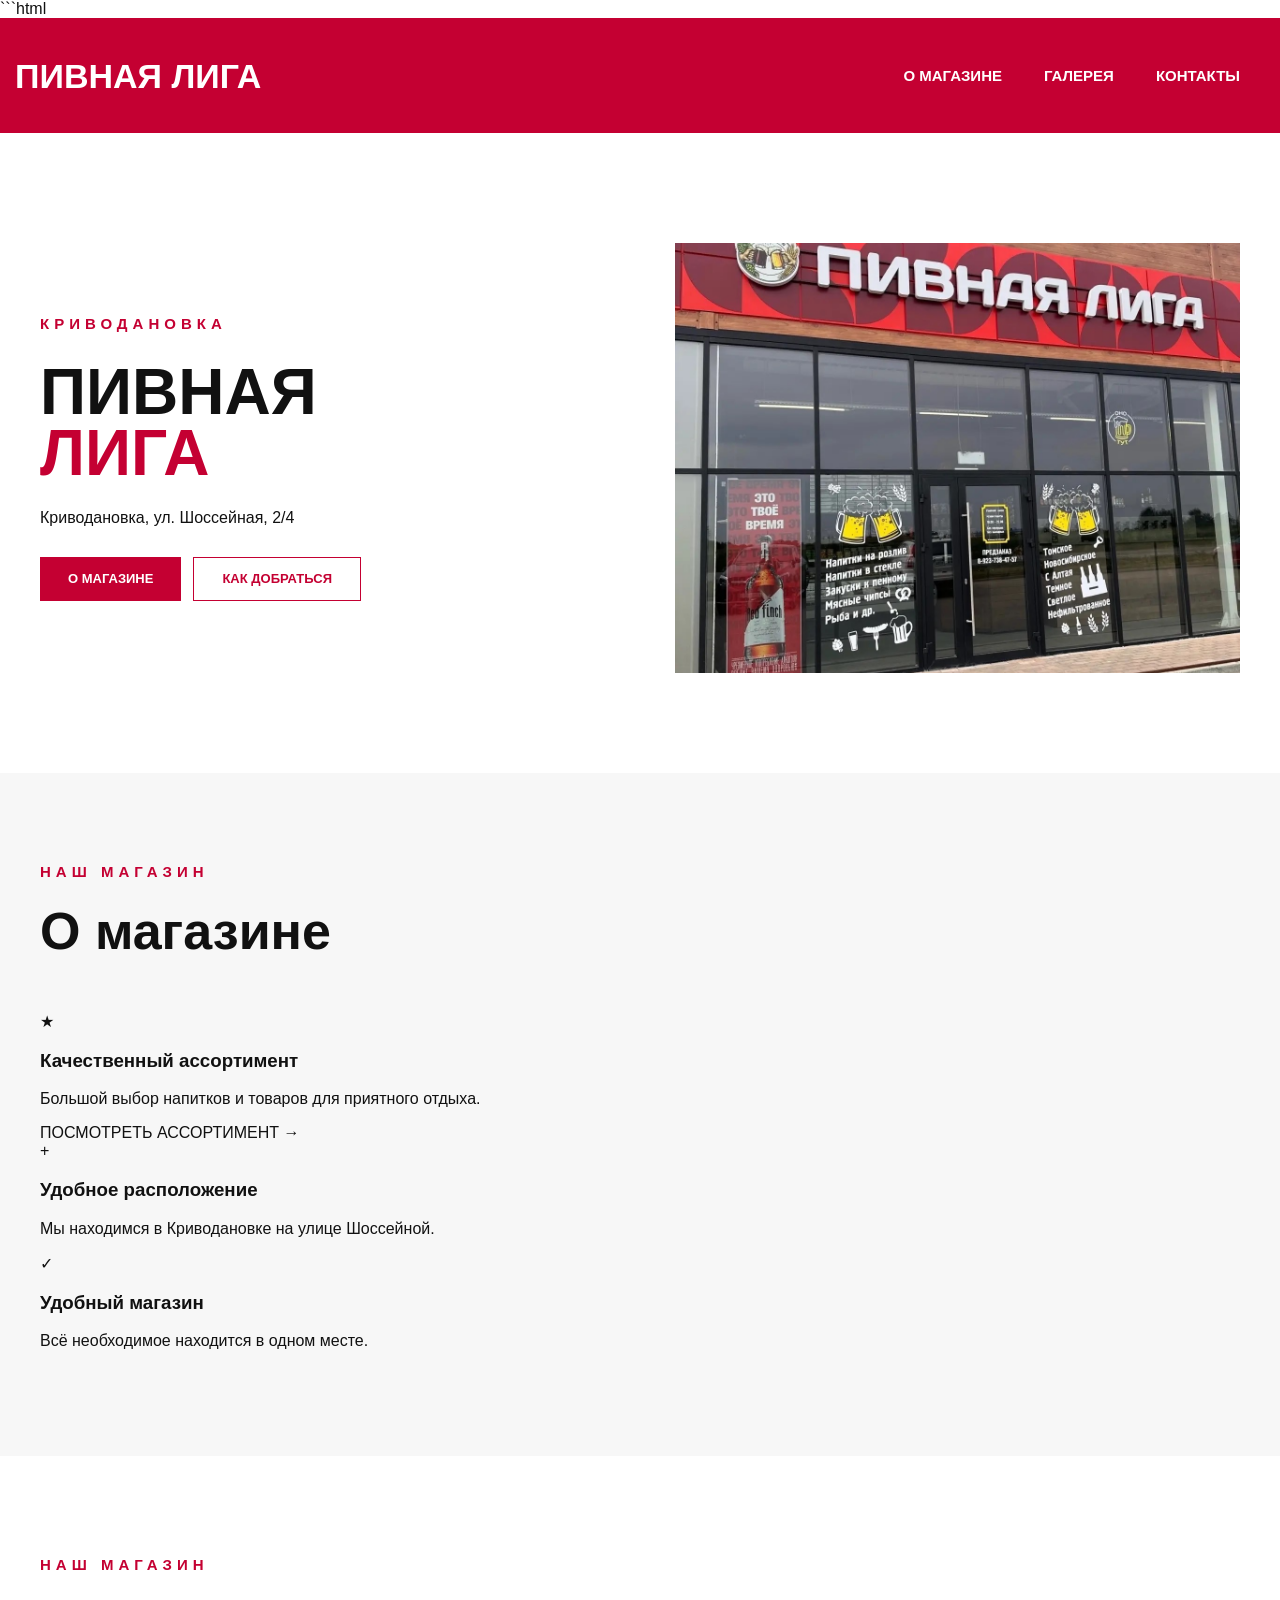
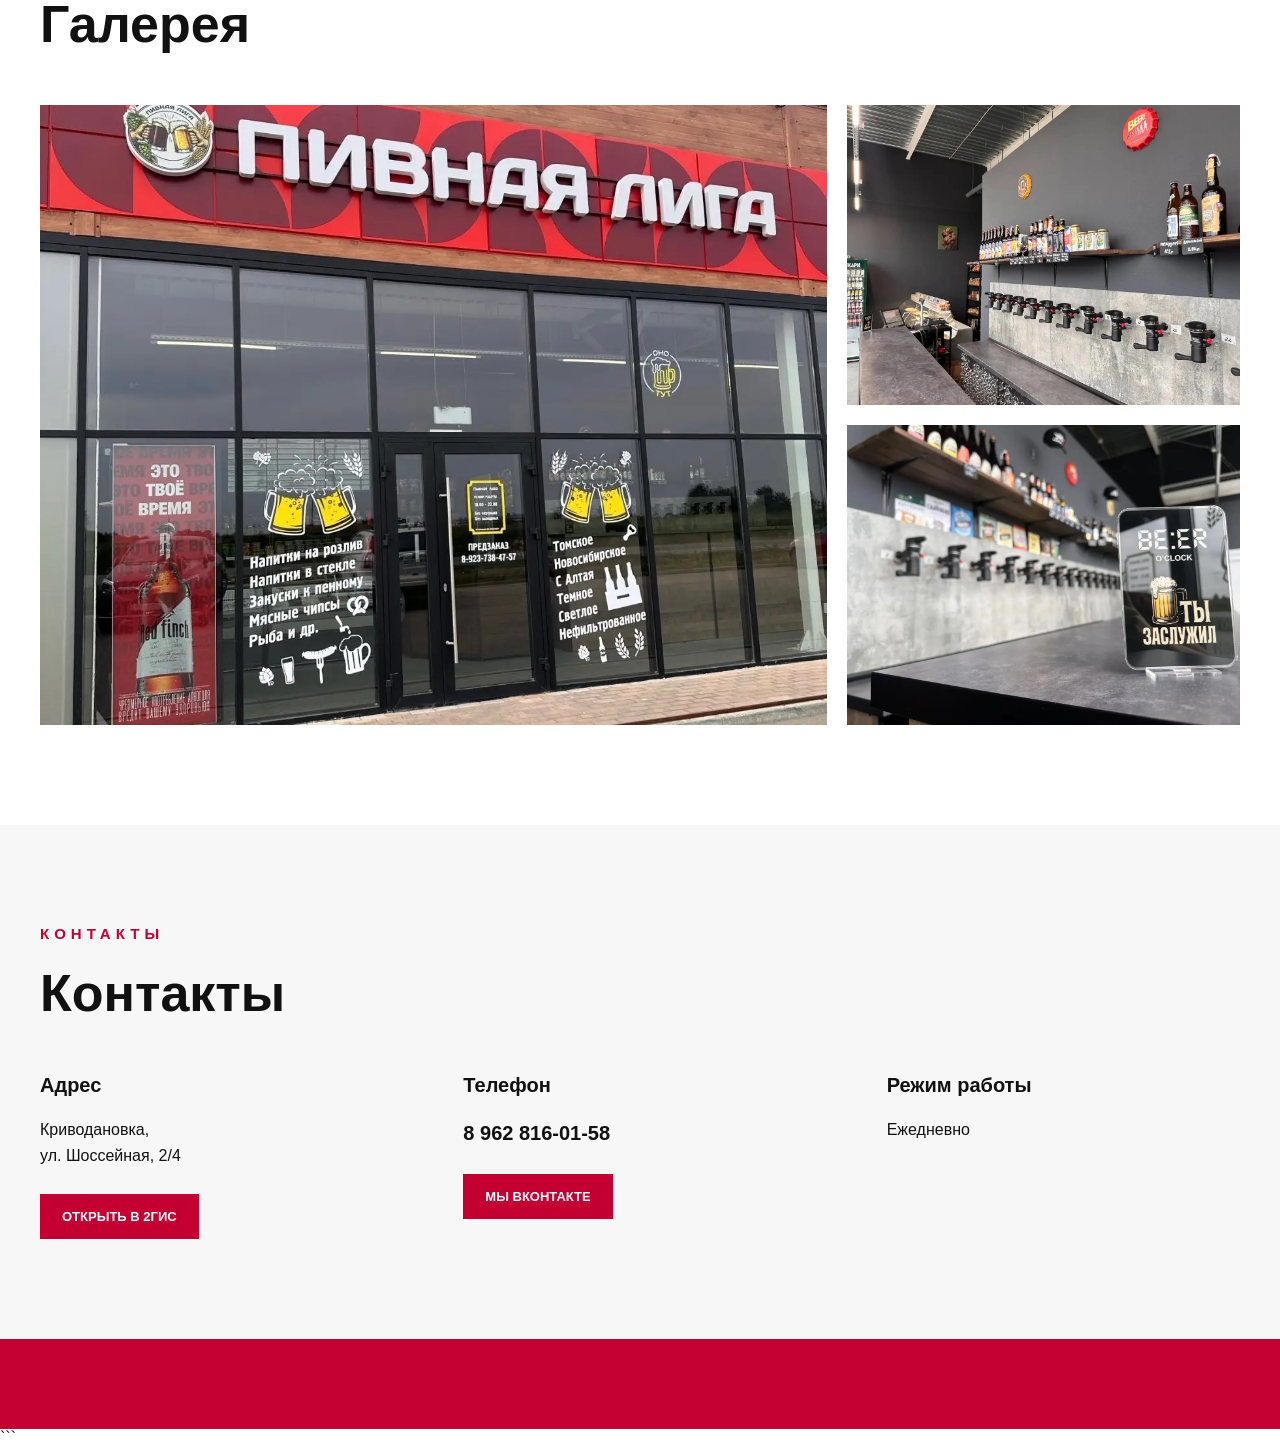
==== index.html @ 2345238f "Update index.html" ====
```html
<!DOCTYPE html>
<html lang="ru">

<head>
    <meta charset="UTF-8">
    <meta name="viewport" content="width=device-width, initial-scale=1.0">

    <title>Пивная Лига — Криводановка</title>

    <link rel="stylesheet" href="./style.css">
</head>

<body>

    <!-- =========================
         ШАПКА
    ========================== -->

    <header class="header">

        <div class="container header-inner">

            <a href="./index.html" class="logo">
                <span class="logo-text">ПИВНАЯ ЛИГА</span>
            </a>

            <nav class="navigation">

                <a href="#about">
                    О МАГАЗИНЕ
                </a>

                <a href="#gallery">
                    ГАЛЕРЕЯ
                </a>

                <a href="#contacts">
                    КОНТАКТЫ
                </a>

            </nav>

        </div>

    </header>


    <main>

        <!-- =========================
             ГЛАВНЫЙ ЭКРАН
        ========================== -->

        <section class="hero">

            <div class="container hero-inner">

                <div class="hero-content">

                    <div class="location-title">
                        КРИВОДАНОВКА
                    </div>

                    <h1>
                        <span>ПИВНАЯ</span>
                        <span>ЛИГА</span>
                    </h1>

                    <p class="address">
                        Криводановка, ул. Шоссейная, 2/4
                    </p>

                    <div class="hero-buttons">

                        <a
                            href="#about"
                            class="btn btn-primary"
                        >
                            О МАГАЗИНЕ
                        </a>

                        <a
                            href="#contacts"
                            class="btn btn-outline"
                        >
                            КАК ДОБРАТЬСЯ
                        </a>

                    </div>

                </div>


                <div class="hero-image">

                    <img
                        src="./store.jpg"
                        alt="Пивная Лига — магазин"
                    >

                </div>

            </div>

        </section>


        <!-- =========================
             О МАГАЗИНЕ
        ========================== -->

        <section
            class="about"
            id="about"
        >

            <div class="container">

                <div class="section-label">
                    НАШ МАГАЗИН
                </div>

                <h2>
                    О магазине
                </h2>

                <div class="features">

                    <div class="feature">

                        <div class="feature-icon">
                            ★
                        </div>

                        <h3>
                            Качественный ассортимент
                        </h3>

                        <p>
                            Большой выбор напитков и товаров
                            для приятного отдыха.
                        </p>

                        <a
                            href="./assortment.html"
                            class="feature-link"
                        >
                            ПОСМОТРЕТЬ АССОРТИМЕНТ →
                        </a>

                    </div>


                    <div class="feature">

                        <div class="feature-icon">
                            +
                        </div>

                        <h3>
                            Удобное расположение
                        </h3>

                        <p>
                            Мы находимся в Криводановке
                            на улице Шоссейной.
                        </p>

                    </div>


                    <div class="feature">

                        <div class="feature-icon">
                            ✓
                        </div>

                        <h3>
                            Удобный магазин
                        </h3>

                        <p>
                            Всё необходимое находится
                            в одном месте.
                        </p>

                    </div>

                </div>

            </div>

        </section>


        <!-- =========================
             ГАЛЕРЕЯ
        ========================== -->

        <section
            class="gallery-section"
            id="gallery"
        >

            <div class="container">

                <div class="section-label">
                    НАШ МАГАЗИН
                </div>

                <h2>
                    Галерея
                </h2>

                <div class="gallery">

                    <img
                        class="gallery-main"
                        src="./store.jpg"
                        alt="Фасад магазина Пивная Лига"
                    >

                    <img
                        src="./store2.jpg"
                        alt="Магазин Пивная Лига"
                    >

                    <img
                        src="./store3.jpg"
                        alt="Ассортимент Пивной Лиги"
                    >

                </div>

            </div>

        </section>


        <!-- =========================
             КОНТАКТЫ
        ========================== -->

        <section
            class="contacts"
            id="contacts"
        >

            <div class="container">

                <div class="section-label">
                    КОНТАКТЫ
                </div>

                <h2>
                    Контакты
                </h2>

                <div class="contact-box">

                    <!-- АДРЕС -->

                    <div class="contact-item">

                        <h3>
                            Адрес
                        </h3>

                        <p>
                            Криводановка,<br>
                            ул. Шоссейная, 2/4
                        </p>

                        <a
                            href="https://2gis.ru"
                            target="_blank"
                            rel="noopener noreferrer"
                            class="map-button"
                        >
                            ОТКРЫТЬ В 2ГИС
                        </a>

                    </div>


                    <!-- ТЕЛЕФОН -->

                    <div class="contact-item">

                        <h3>
                            Телефон
                        </h3>

                        <p class="phone">
                            8 962 816-01-58
                        </p>

                        <a
                            href="https://vk.com/pivo_liga"
                            target="_blank"
                            rel="noopener noreferrer"
                            class="map-button"
                        >
                            МЫ ВКОНТАКТЕ
                        </a>

                    </div>


                    <!-- РЕЖИМ РАБОТЫ -->

                    <div class="contact-item">

                        <h3>
                            Режим работы
                        </h3>

                        <p>
                            Ежедневно
                        </p>

                    </div>

                </div>

            </div>

        </section>

    </main>


    <!-- =========================
         ПОДВАЛ
    ========================== -->

    <footer class="footer"></footer>

</body>

</html>
```
---- style.css ----
```css
/* =========================
   ОСНОВНЫЕ НАСТРОЙКИ
========================= */

* {
    box-sizing: border-box;
}

html {
    scroll-behavior: smooth;
}

body {
    margin: 0;
    padding: 0;
    font-family: Arial, Helvetica, sans-serif;
    color: #111;
    background: #fff;
}

img {
    max-width: 100%;
    display: block;
}

a {
    text-decoration: none;
    color: inherit;
}


/* =========================
   КОНТЕЙНЕР
========================= */

.container {
    width: min(1200px, calc(100% - 40px));
    margin: 0 auto;
}


/* =========================
   ШАПКА
========================= */

.header {
    position: relative;
    z-index: 100;
    height: 115px;
    background: #c40032;
    overflow: visible;
}

.header-inner {
    height: 100%;
    display: flex;
    align-items: center;
    justify-content: space-between;
    position: relative;
}


/* =========================
   ЛОГОТИП
========================= */

.logo {
    position: relative;
    display: flex;
    align-items: center;
    gap: 22px;

    /* смещаем логотип и надпись левее */
    margin-left: -25px;

    height: 100%;
    z-index: 10;
}

.logo-image {
    width: 115px;
    height: 115px;

    object-fit: cover;

    /*
       Круглая форма скрывает прямоугольный
       фон исходной картинки.
    */
    border-radius: 50%;
    clip-path: circle(50% at 50% 50%);

    /*
       Тонкая аккуратная красная линия
    */
    border: 3px solid #c40032;

    /*
       Небольшая белая прослойка,
       чтобы логотип красиво отделялся
       от красной полосы.
    */
    outline: 2px solid #fff;

    background: #c40032;

    /*
       Логотип немного выпирает
       за пределы полосы.
    */
    transform: translateY(-2px);
}

.logo-text {
    color: #fff;
    font-size: 34px;
    font-weight: 900;
    line-height: 1;
    white-space: nowrap;
}


/* =========================
   НАВИГАЦИЯ
========================= */

.navigation {
    display: flex;
    align-items: center;
    gap: 42px;
}

.navigation a {
    color: #fff;
    font-size: 15px;
    font-weight: 800;
    transition: opacity 0.2s ease;
}

.navigation a:hover {
    opacity: 0.75;
}


/* =========================
   ГЛАВНЫЙ ЭКРАН
========================= */

.hero {
    padding: 110px 0 100px;
    background: #fff;
}

.hero-inner {
    display: grid;
    grid-template-columns: 1fr 1fr;
    align-items: center;
    gap: 70px;
}

.location-title,
.section-label {
    color: #c40032;
    font-size: 15px;
    font-weight: 900;
    letter-spacing: 5px;
}

.hero h1 {
    margin: 30px 0 20px;
    font-size: 64px;
    line-height: 0.95;
    font-weight: 900;
}

.hero h1 span {
    display: block;
}

.hero h1 span:last-child {
    color: #c40032;
}

.address {
    font-size: 16px;
    margin: 25px 0 30px;
}

.hero-buttons {
    display: flex;
    gap: 12px;
}

.btn {
    display: inline-flex;
    align-items: center;
    justify-content: center;
    min-height: 42px;
    padding: 0 28px;
    font-size: 13px;
    font-weight: 900;
}

.btn-primary {
    color: #fff;
    background: #c40032;
}

.btn-outline {
    color: #c40032;
    border: 1px solid #c40032;
}

.hero-image img {
    width: 100%;
    height: 430px;
    object-fit: cover;
}


/* =========================
   О МАГАЗИНЕ
========================= */

.about {
    padding: 90px 0;
    background: #f7f7f7;
}

.about h2,
.gallery-section h2,
.contacts h2 {
    margin: 25px 0 55px;
    font-size: 52px;
    line-height: 1;
    font-weight: 900;
}


/* =========================
   ГАЛЕРЕЯ
========================= */

.gallery-section {
    padding: 100px 0;
    background: #fff;
}

.gallery {
    display: grid;
    grid-template-columns: 2fr 1fr;
    gap: 20px;
}

.gallery img {
    width: 100%;
    height: 300px;
    object-fit: cover;
}

.gallery-main {
    grid-row: span 2;
    height: 620px !important;
}


/* =========================
   КОНТАКТЫ
========================= */

.contacts {
    padding: 100px 0;
    background: #f7f7f7;
}

.contact-box {
    display: grid;
    grid-template-columns: repeat(3, 1fr);
    gap: 70px;
}

.contact-item h3 {
    margin: 0 0 20px;
    font-size: 20px;
}

.contact-item p {
    margin: 0 0 25px;
    font-size: 16px;
    line-height: 1.6;
}

.phone {
    font-size: 20px !important;
    font-weight: 800;
}

.map-button {
    display: inline-flex;
    align-items: center;
    justify-content: center;
    min-height: 45px;
    padding: 0 22px;
    background: #c40032;
    color: #fff;
    font-size: 13px;
    font-weight: 900;
}


/* =========================
   ПОДВАЛ
========================= */

.footer {
    height: 90px;
    background: #c40032;
}


/* =========================
   АДАПТАЦИЯ
========================= */

@media (max-width: 900px) {

    .header {
        height: 100px;
    }

    .logo {
        margin-left: 0;
        gap: 12px;
    }

    .logo-image {
        width: 100px;
        height: 100px;
    }

    .logo-text {
        font-size: 26px;
    }

    .navigation {
        gap: 18px;
    }

    .navigation a {
        font-size: 12px;
    }

    .hero-inner {
        grid-template-columns: 1fr;
    }

    .hero h1 {
        font-size: 50px;
    }

    .contact-box {
        grid-template-columns: 1fr;
        gap: 40px;
    }
}


@media (max-width: 600px) {

    .container {
        width: min(100% - 24px, 1200px);
    }

    .header {
        height: 85px;
    }

    .logo-image {
        width: 85px;
        height: 85px;
    }

    .logo-text {
        font-size: 21px;
    }

    .navigation {
        display: none;
    }

    .hero {
        padding: 70px 0;
    }

    .hero h1 {
        font-size: 42px;
    }

    .gallery {
        grid-template-columns: 1fr;
    }

    .gallery-main {
        height: 300px !important;
    }
}
```
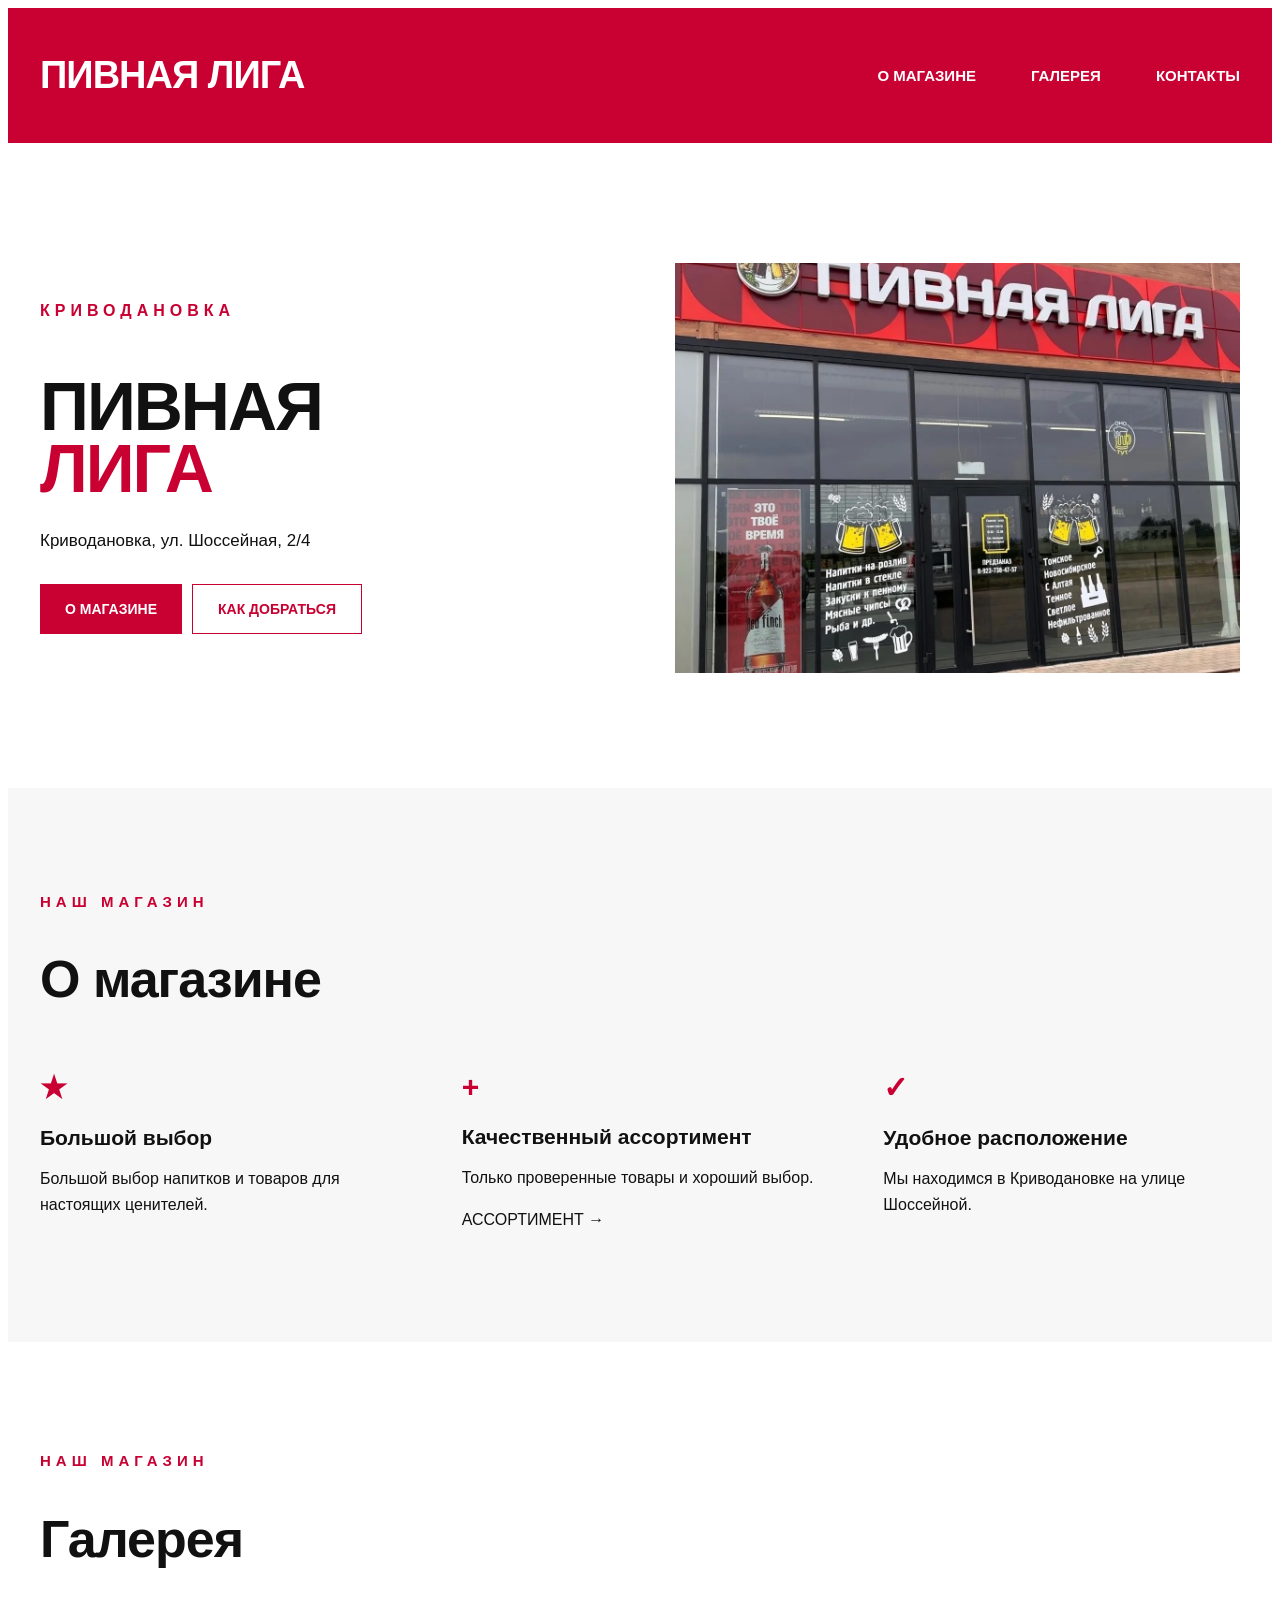
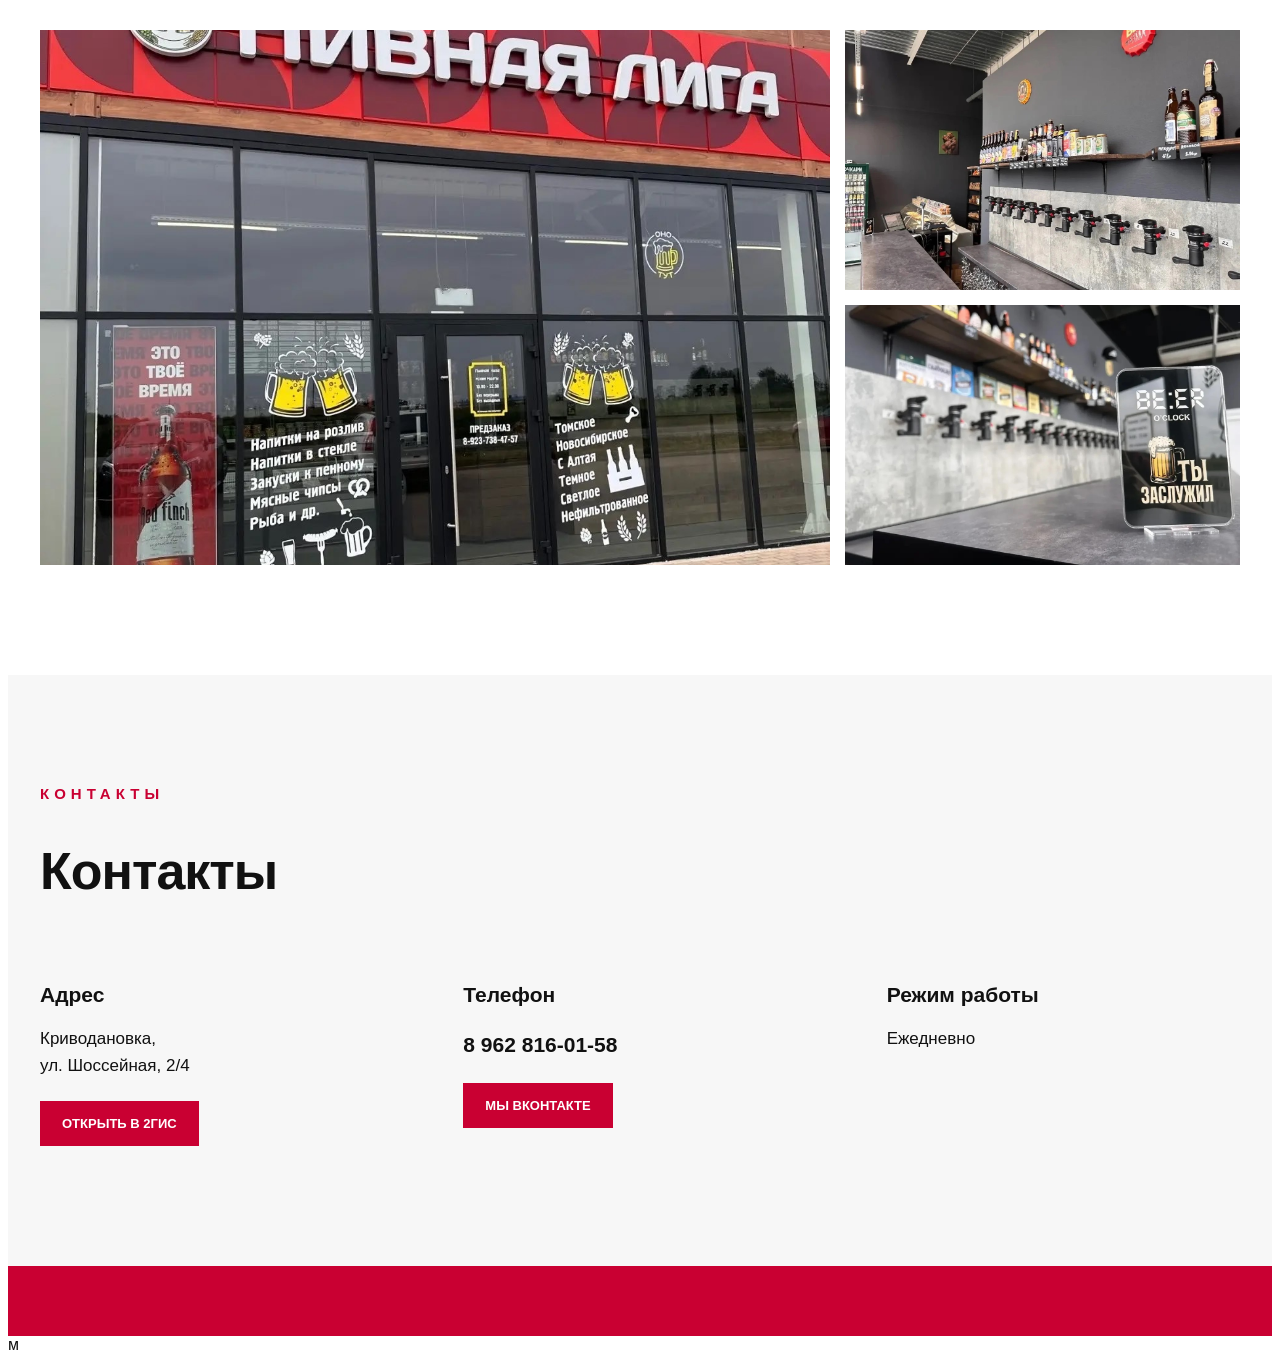
==== commit f22b956d: "Update index.html" ====
--- a/index.html
+++ b/index.html
@@ -1,4 +1,3 @@
-```html
 <!DOCTYPE html>
 <html lang="ru">
 
@@ -13,16 +12,16 @@
 
 <body>
 
-    <!-- =========================
-         ШАПКА
-    ========================== -->
+    <!-- ШАПКА -->
 
     <header class="header">
 
         <div class="container header-inner">
 
             <a href="./index.html" class="logo">
-                <span class="logo-text">ПИВНАЯ ЛИГА</span>
+                <span class="logo-text">
+                    ПИВНАЯ ЛИГА
+                </span>
             </a>
 
             <nav class="navigation">
@@ -48,9 +47,7 @@
 
     <main>
 
-        <!-- =========================
-             ГЛАВНЫЙ ЭКРАН
-        ========================== -->
+        <!-- ГЛАВНЫЙ ЭКРАН -->
 
         <section class="hero">
 
@@ -106,9 +103,7 @@
         </section>
 
 
-        <!-- =========================
-             О МАГАЗИНЕ
-        ========================== -->
+        <!-- О МАГАЗИНЕ -->
 
         <section
             class="about"
@@ -134,20 +129,13 @@
                         </div>
 
                         <h3>
-                            Качественный ассортимент
+                            Большой выбор
                         </h3>
 
                         <p>
                             Большой выбор напитков и товаров
-                            для приятного отдыха.
-                        </p>
-
-                        <a
-                            href="./assortment.html"
-                            class="feature-link"
-                        >
-                            ПОСМОТРЕТЬ АССОРТИМЕНТ →
-                        </a>
+                            для настоящих ценителей.
+                        </p>
 
                     </div>
 
@@ -159,13 +147,20 @@
                         </div>
 
                         <h3>
-                            Удобное расположение
-                        </h3>
-
-                        <p>
-                            Мы находимся в Криводановке
-                            на улице Шоссейной.
-                        </p>
+                            Качественный ассортимент
+                        </h3>
+
+                        <p>
+                            Только проверенные товары
+                            и хороший выбор.
+                        </p>
+
+                        <a
+                            href="./assortment.html"
+                            class="feature-button"
+                        >
+                            АССОРТИМЕНТ →
+                        </a>
 
                     </div>
 
@@ -177,12 +172,12 @@
                         </div>
 
                         <h3>
-                            Удобный магазин
-                        </h3>
-
-                        <p>
-                            Всё необходимое находится
-                            в одном месте.
+                            Удобное расположение
+                        </h3>
+
+                        <p>
+                            Мы находимся в Криводановке
+                            на улице Шоссейной.
                         </p>
 
                     </div>
@@ -194,9 +189,7 @@
         </section>
 
 
-        <!-- =========================
-             ГАЛЕРЕЯ
-        ========================== -->
+        <!-- ГАЛЕРЕЯ -->
 
         <section
             class="gallery-section"
@@ -238,9 +231,7 @@
         </section>
 
 
-        <!-- =========================
-             КОНТАКТЫ
-        ========================== -->
+        <!-- КОНТАКТЫ -->
 
         <section
             class="contacts"
@@ -331,13 +322,10 @@
     </main>
 
 
-    <!-- =========================
-         ПОДВАЛ
-    ========================== -->
+    <!-- ПОДВАЛ -->
 
     <footer class="footer"></footer>
 
 </body>
 
-</html>
-```
+</html>м
--- a/style.css
+++ b/style.css
@@ -4,6 +4,8 @@
 ========================= */
 
 * {
+    margin: 0;
+    padding: 0;
     box-sizing: border-box;
 }
 
@@ -12,16 +14,14 @@
 }
 
 body {
-    margin: 0;
-    padding: 0;
     font-family: Arial, Helvetica, sans-serif;
     color: #111;
     background: #fff;
 }
 
 img {
+    display: block;
     max-width: 100%;
-    display: block;
 }
 
 a {
@@ -29,13 +29,9 @@
     color: inherit;
 }
 
-
-/* =========================
-   КОНТЕЙНЕР
-========================= */
-
 .container {
-    width: min(1200px, calc(100% - 40px));
+    width: 100%;
+    max-width: 1200px;
     margin: 0 auto;
 }
 
@@ -45,11 +41,11 @@
 ========================= */
 
 .header {
-    position: relative;
-    z-index: 100;
-    height: 115px;
-    background: #c40032;
-    overflow: visible;
+    width: 100%;
+    height: 135px;
+    background: #c90032;
+    display: flex;
+    align-items: center;
 }
 
 .header-inner {
@@ -57,78 +53,24 @@
     display: flex;
     align-items: center;
     justify-content: space-between;
-    position: relative;
-}
-
-
-/* =========================
-   ЛОГОТИП
-========================= */
+}
 
 .logo {
-    position: relative;
     display: flex;
     align-items: center;
-    gap: 22px;
-
-    /* смещаем логотип и надпись левее */
-    margin-left: -25px;
-
-    height: 100%;
-    z-index: 10;
-}
-
-.logo-image {
-    width: 115px;
-    height: 115px;
-
-    object-fit: cover;
-
-    /*
-       Круглая форма скрывает прямоугольный
-       фон исходной картинки.
-    */
-    border-radius: 50%;
-    clip-path: circle(50% at 50% 50%);
-
-    /*
-       Тонкая аккуратная красная линия
-    */
-    border: 3px solid #c40032;
-
-    /*
-       Небольшая белая прослойка,
-       чтобы логотип красиво отделялся
-       от красной полосы.
-    */
-    outline: 2px solid #fff;
-
-    background: #c40032;
-
-    /*
-       Логотип немного выпирает
-       за пределы полосы.
-    */
-    transform: translateY(-2px);
 }
 
 .logo-text {
     color: #fff;
-    font-size: 34px;
-    font-weight: 900;
-    line-height: 1;
-    white-space: nowrap;
-}
-
-
-/* =========================
-   НАВИГАЦИЯ
-========================= */
+    font-size: 38px;
+    font-weight: 900;
+    letter-spacing: -1px;
+}
 
 .navigation {
     display: flex;
     align-items: center;
-    gap: 42px;
+    gap: 55px;
 }
 
 .navigation a {
@@ -148,30 +90,34 @@
 ========================= */
 
 .hero {
-    padding: 110px 0 100px;
-    background: #fff;
+    padding: 120px 0 115px;
 }
 
 .hero-inner {
     display: grid;
     grid-template-columns: 1fr 1fr;
-    align-items: center;
     gap: 70px;
-}
-
-.location-title,
-.section-label {
-    color: #c40032;
-    font-size: 15px;
+    align-items: center;
+}
+
+.hero-content {
+    padding-left: 0;
+}
+
+.location-title {
+    color: #c90032;
+    font-size: 16px;
     font-weight: 900;
     letter-spacing: 5px;
+    margin-bottom: 30px;
 }
 
 .hero h1 {
-    margin: 30px 0 20px;
-    font-size: 64px;
-    line-height: 0.95;
-    font-weight: 900;
+    font-size: 68px;
+    line-height: 0.9;
+    font-weight: 900;
+    letter-spacing: -2px;
+    margin-bottom: 28px;
 }
 
 .hero h1 span {
@@ -179,42 +125,48 @@
 }
 
 .hero h1 span:last-child {
-    color: #c40032;
+    color: #c90032;
 }
 
 .address {
-    font-size: 16px;
-    margin: 25px 0 30px;
+    font-size: 17px;
+    line-height: 1.6;
+    margin-bottom: 30px;
 }
 
 .hero-buttons {
     display: flex;
-    gap: 12px;
+    gap: 10px;
 }
 
 .btn {
     display: inline-flex;
     align-items: center;
     justify-content: center;
-    min-height: 42px;
-    padding: 0 28px;
-    font-size: 13px;
-    font-weight: 900;
+    min-height: 48px;
+    padding: 0 25px;
+    font-size: 14px;
+    font-weight: 800;
 }
 
 .btn-primary {
     color: #fff;
-    background: #c40032;
+    background: #c90032;
 }
 
 .btn-outline {
-    color: #c40032;
-    border: 1px solid #c40032;
+    color: #c90032;
+    border: 1px solid #c90032;
+    background: #fff;
+}
+
+.btn:hover {
+    opacity: 0.85;
 }
 
 .hero-image img {
     width: 100%;
-    height: 430px;
+    height: 410px;
     object-fit: cover;
 }
 
@@ -224,17 +176,55 @@
 ========================= */
 
 .about {
-    padding: 90px 0;
+    padding: 105px 0;
     background: #f7f7f7;
 }
 
-.about h2,
-.gallery-section h2,
-.contacts h2 {
-    margin: 25px 0 55px;
+.section-label {
+    color: #c90032;
+    font-size: 15px;
+    font-weight: 900;
+    letter-spacing: 5px;
+    margin-bottom: 28px;
+}
+
+h2 {
     font-size: 52px;
     line-height: 1;
     font-weight: 900;
+    letter-spacing: -1px;
+    margin-bottom: 65px;
+}
+
+.features {
+    display: grid;
+    grid-template-columns: repeat(3, 1fr);
+    gap: 65px;
+}
+
+.feature-icon {
+    color: #c90032;
+    font-size: 30px;
+    font-weight: 900;
+    margin-bottom: 20px;
+}
+
+.feature h3 {
+    font-size: 21px;
+    margin-bottom: 15px;
+}
+
+.feature p {
+    font-size: 16px;
+    line-height: 1.6;
+    margin-bottom: 20px;
+}
+
+.feature-link {
+    display: inline-block;
+    color: #c90032;
+    font-size: 14px;
+    font-weight: 900;
 }
 
 
@@ -243,25 +233,25 @@
 ========================= */
 
 .gallery-section {
-    padding: 100px 0;
+    padding: 110px 0;
     background: #fff;
 }
 
 .gallery {
     display: grid;
     grid-template-columns: 2fr 1fr;
-    gap: 20px;
+    grid-template-rows: 260px 260px;
+    gap: 15px;
 }
 
 .gallery img {
     width: 100%;
-    height: 300px;
+    height: 100%;
     object-fit: cover;
 }
 
 .gallery-main {
-    grid-row: span 2;
-    height: 620px !important;
+    grid-row: 1 / 3;
 }
 
 
@@ -270,29 +260,30 @@
 ========================= */
 
 .contacts {
-    padding: 100px 0;
+    padding: 110px 0 120px;
     background: #f7f7f7;
 }
 
 .contact-box {
     display: grid;
-    grid-template-columns: repeat(3, 1fr);
+    grid-template-columns: 1fr 1fr 1fr;
     gap: 70px;
+    align-items: start;
 }
 
 .contact-item h3 {
-    margin: 0 0 20px;
-    font-size: 20px;
+    font-size: 21px;
+    margin-bottom: 18px;
 }
 
 .contact-item p {
-    margin: 0 0 25px;
-    font-size: 16px;
+    font-size: 17px;
     line-height: 1.6;
-}
-
-.phone {
-    font-size: 20px !important;
+    margin-bottom: 22px;
+}
+
+.contact-item .phone {
+    font-size: 21px;
     font-weight: 800;
 }
 
@@ -302,10 +293,15 @@
     justify-content: center;
     min-height: 45px;
     padding: 0 22px;
-    background: #c40032;
     color: #fff;
+    background: #c90032;
     font-size: 13px;
     font-weight: 900;
+    transition: opacity 0.2s ease;
+}
+
+.map-button:hover {
+    opacity: 0.8;
 }
 
 
@@ -314,29 +310,88 @@
 ========================= */
 
 .footer {
-    height: 90px;
-    background: #c40032;
-}
-
-
-/* =========================
-   АДАПТАЦИЯ
+    height: 70px;
+    background: #c90032;
+}
+
+
+/* =========================
+   АДАПТИВ
 ========================= */
 
 @media (max-width: 900px) {
 
+    .container {
+        width: calc(100% - 40px);
+    }
+
     .header {
-        height: 100px;
-    }
-
-    .logo {
-        margin-left: 0;
-        gap: 12px;
-    }
-
-    .logo-image {
-        width: 100px;
-        height: 100px;
+        height: auto;
+        min-height: 100px;
+        padding: 25px 0;
+    }
+
+    .header-inner {
+        flex-direction: column;
+        gap: 25px;
+    }
+
+    .logo-text {
+        font-size: 30px;
+    }
+
+    .navigation {
+        gap: 25px;
+        flex-wrap: wrap;
+        justify-content: center;
+    }
+
+    .hero {
+        padding: 70px 0;
+    }
+
+    .hero-inner {
+        grid-template-columns: 1fr;
+        gap: 50px;
+    }
+
+    .hero h1 {
+        font-size: 55px;
+    }
+
+    .hero-image img {
+        height: 350px;
+    }
+
+    .features {
+        grid-template-columns: 1fr;
+        gap: 45px;
+    }
+
+    .gallery {
+        grid-template-columns: 1fr;
+        grid-template-rows: auto;
+    }
+
+    .gallery-main {
+        grid-row: auto;
+    }
+
+    .gallery img {
+        height: 300px;
+    }
+
+    .contact-box {
+        grid-template-columns: 1fr;
+        gap: 45px;
+    }
+}
+
+
+@media (max-width: 600px) {
+
+    .container {
+        width: calc(100% - 30px);
     }
 
     .logo-text {
@@ -351,58 +406,29 @@
         font-size: 12px;
     }
 
-    .hero-inner {
-        grid-template-columns: 1fr;
-    }
-
     .hero h1 {
-        font-size: 50px;
-    }
-
-    .contact-box {
-        grid-template-columns: 1fr;
-        gap: 40px;
-    }
-}
-
-
-@media (max-width: 600px) {
-
-    .container {
-        width: min(100% - 24px, 1200px);
-    }
-
-    .header {
-        height: 85px;
-    }
-
-    .logo-image {
-        width: 85px;
-        height: 85px;
-    }
-
-    .logo-text {
-        font-size: 21px;
-    }
-
-    .navigation {
-        display: none;
-    }
-
-    .hero {
-        padding: 70px 0;
-    }
-
-    .hero h1 {
-        font-size: 42px;
-    }
-
-    .gallery {
-        grid-template-columns: 1fr;
-    }
-
-    .gallery-main {
-        height: 300px !important;
+        font-size: 46px;
+    }
+
+    h2 {
+        font-size: 40px;
+    }
+
+    .hero-buttons {
+        flex-direction: column;
+        align-items: stretch;
+    }
+
+    .btn {
+        width: 100%;
+    }
+
+    .hero-image img {
+        height: 280px;
+    }
+
+    .gallery img {
+        height: 240px;
     }
 }
 ```
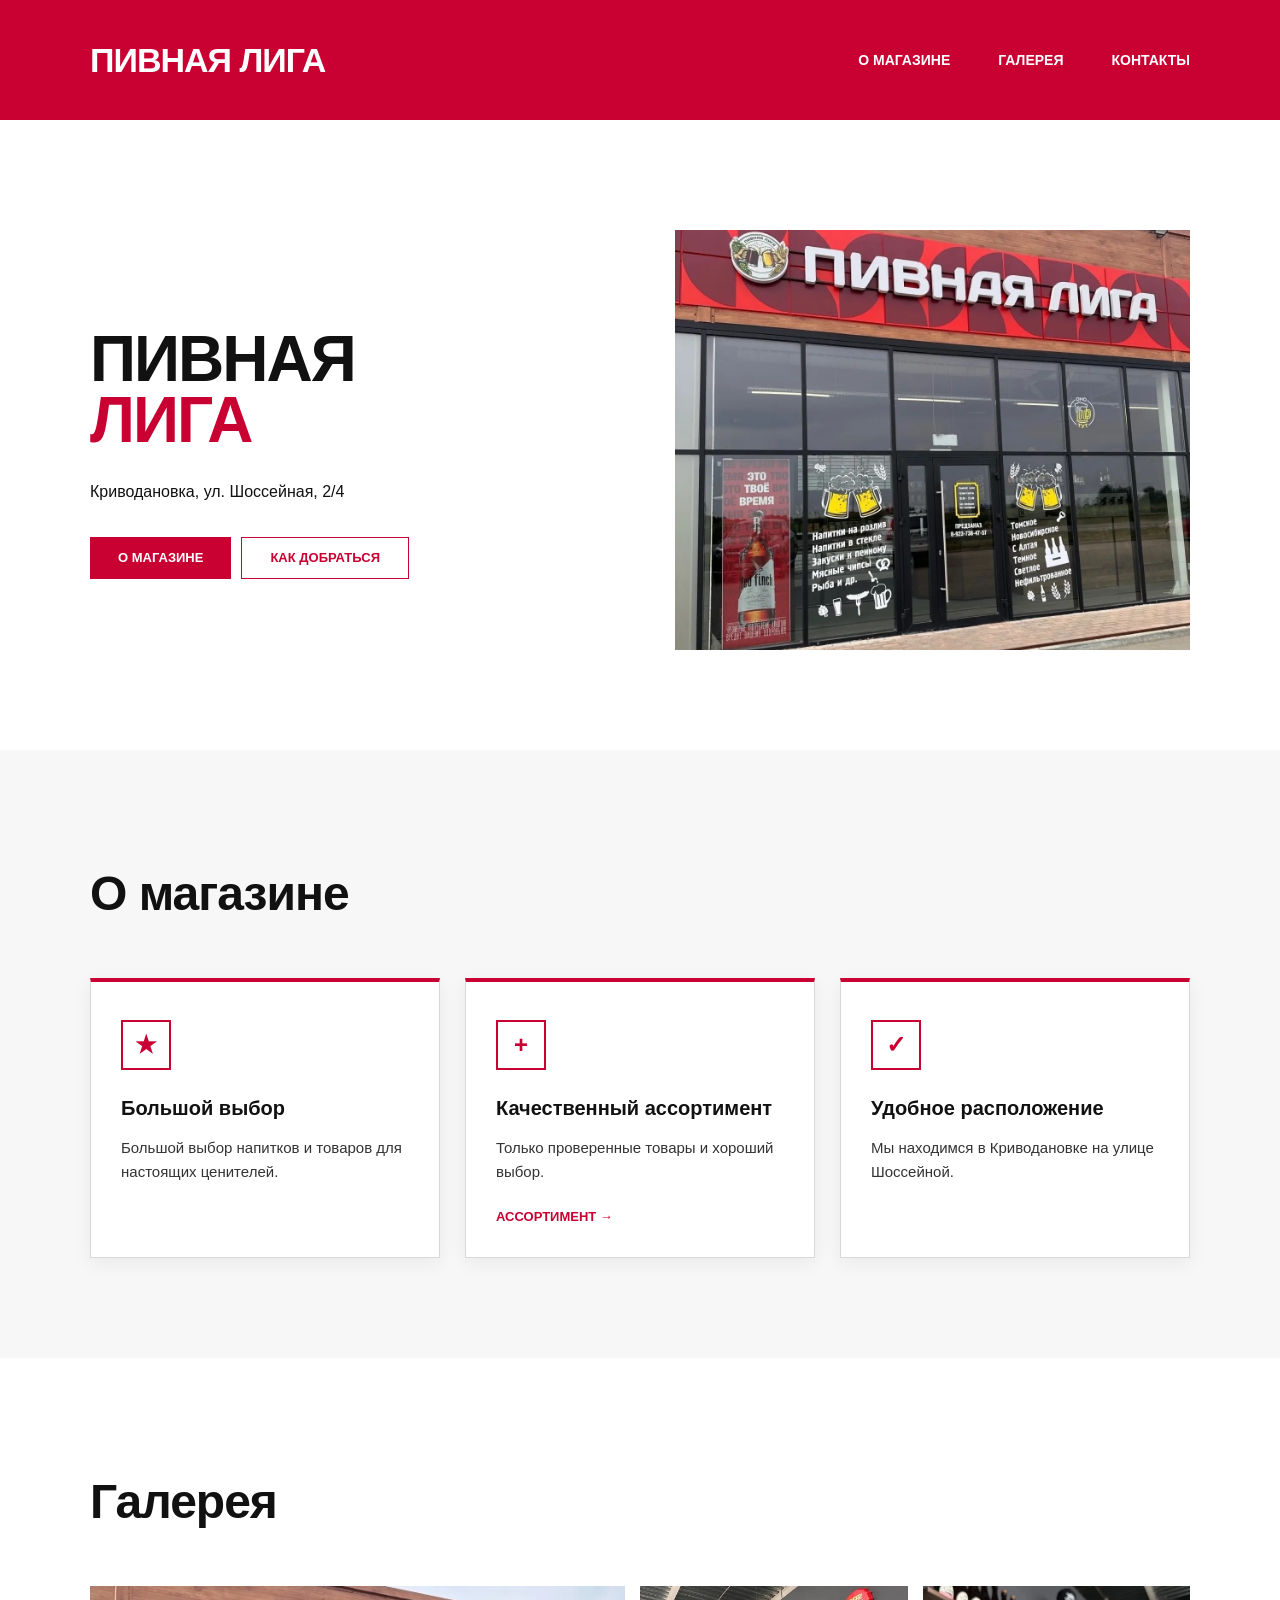
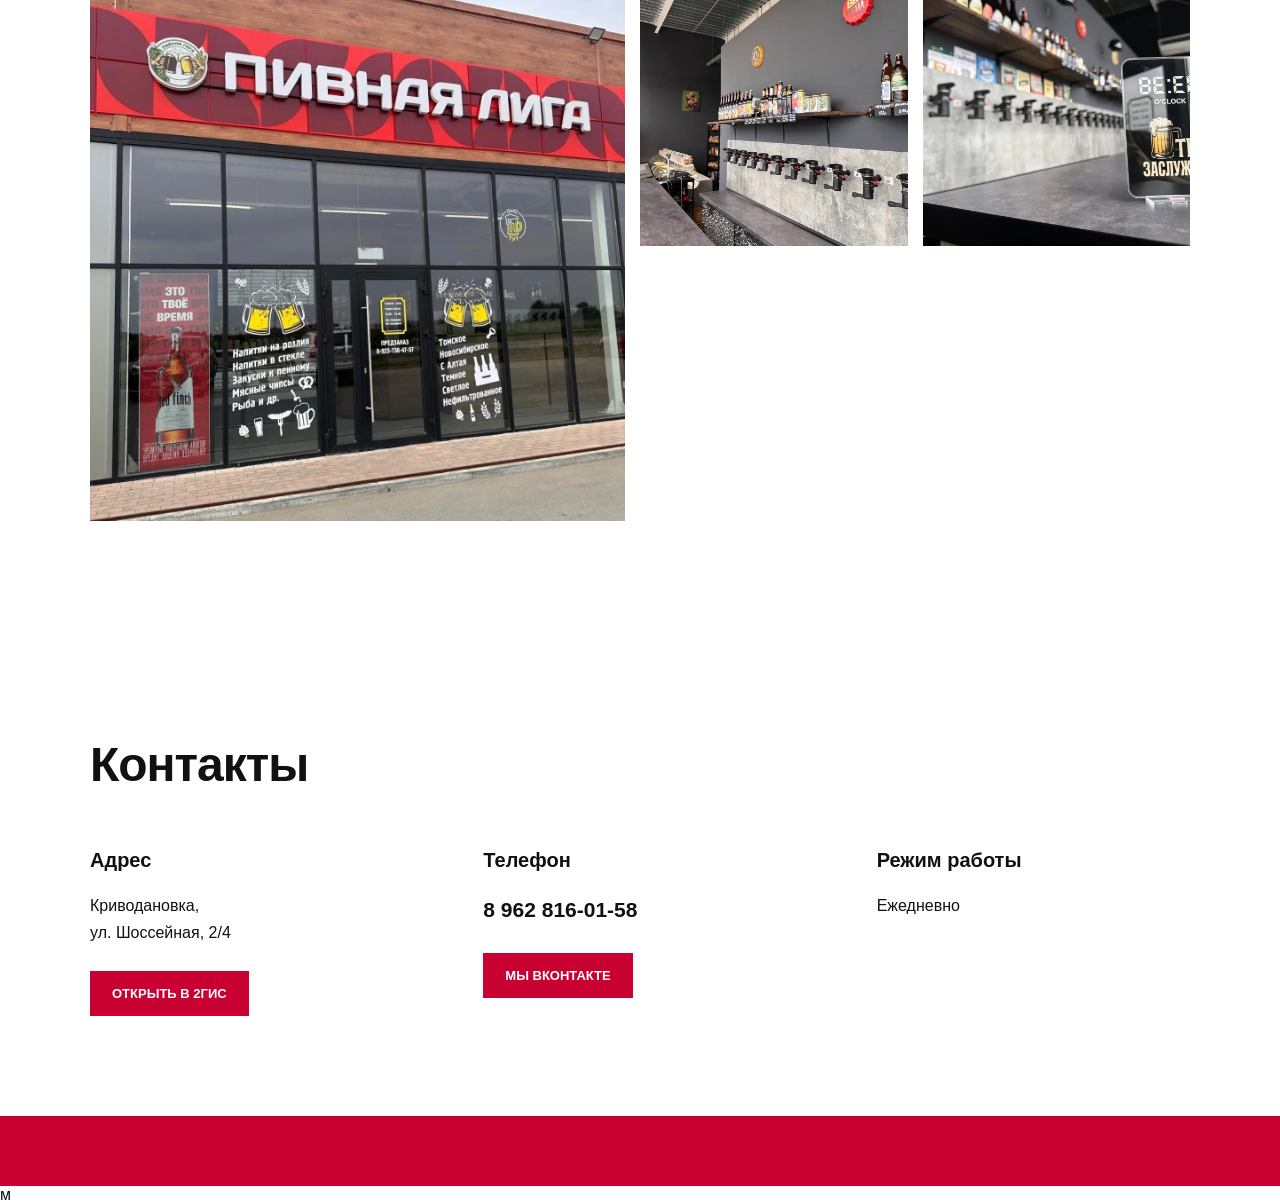
==== commit 57a4619d: "Update index.html" ====
--- a/index.html
+++ b/index.html
@@ -56,7 +56,6 @@
                 <div class="hero-content">
 
                     <div class="location-title">
-                        КРИВОДАНОВКА
                     </div>
 
                     <h1>
@@ -113,7 +112,6 @@
             <div class="container">
 
                 <div class="section-label">
-                    НАШ МАГАЗИН
                 </div>
 
                 <h2>
@@ -199,7 +197,6 @@
             <div class="container">
 
                 <div class="section-label">
-                    НАШ МАГАЗИН
                 </div>
 
                 <h2>
@@ -241,7 +238,6 @@
             <div class="container">
 
                 <div class="section-label">
-                    КОНТАКТЫ
                 </div>
 
                 <h2>
--- a/style.css
+++ b/style.css
@@ -1,27 +1,28 @@
-```css
 /* =========================
    ОСНОВНЫЕ НАСТРОЙКИ
 ========================= */
 
 * {
+    box-sizing: border-box;
+}
+
+html {
+    scroll-behavior: smooth;
+}
+
+body {
     margin: 0;
     padding: 0;
-    box-sizing: border-box;
-}
-
-html {
-    scroll-behavior: smooth;
-}
-
-body {
+
     font-family: Arial, Helvetica, sans-serif;
+
     color: #111;
     background: #fff;
 }
 
 img {
+    max-width: 100%;
     display: block;
-    max-width: 100%;
 }
 
 a {
@@ -29,9 +30,13 @@
     color: inherit;
 }
 
+
+/* =========================
+   КОНТЕЙНЕР
+========================= */
+
 .container {
-    width: 100%;
-    max-width: 1200px;
+    width: min(1100px, calc(100% - 60px));
     margin: 0 auto;
 }
 
@@ -41,19 +46,23 @@
 ========================= */
 
 .header {
-    width: 100%;
-    height: 135px;
     background: #c90032;
+    height: 120px;
+
     display: flex;
     align-items: center;
 }
 
 .header-inner {
     height: 100%;
+
     display: flex;
     align-items: center;
     justify-content: space-between;
 }
+
+
+/* НАЗВАНИЕ САЙТА */
 
 .logo {
     display: flex;
@@ -62,26 +71,34 @@
 
 .logo-text {
     color: #fff;
-    font-size: 38px;
-    font-weight: 900;
+
+    font-size: 34px;
+    font-weight: 900;
+
     letter-spacing: -1px;
 }
+
+
+/* МЕНЮ */
 
 .navigation {
     display: flex;
     align-items: center;
-    gap: 55px;
+
+    gap: 48px;
 }
 
 .navigation a {
     color: #fff;
-    font-size: 15px;
+
+    font-size: 14px;
     font-weight: 800;
+
     transition: opacity 0.2s ease;
 }
 
 .navigation a:hover {
-    opacity: 0.75;
+    opacity: 0.7;
 }
 
 
@@ -90,34 +107,43 @@
 ========================= */
 
 .hero {
-    padding: 120px 0 115px;
+    padding: 110px 0 100px;
 }
 
 .hero-inner {
     display: grid;
+
     grid-template-columns: 1fr 1fr;
+
+    align-items: center;
+
     gap: 70px;
-    align-items: center;
 }
 
 .hero-content {
-    padding-left: 0;
+    max-width: 520px;
 }
 
 .location-title {
+    margin-bottom: 28px;
+
     color: #c90032;
-    font-size: 16px;
-    font-weight: 900;
-    letter-spacing: 5px;
-    margin-bottom: 30px;
+
+    font-size: 15px;
+    font-weight: 900;
+
+    letter-spacing: 6px;
 }
 
 .hero h1 {
-    font-size: 68px;
-    line-height: 0.9;
-    font-weight: 900;
+    margin: 0 0 28px;
+
+    font-size: 64px;
+    line-height: 0.95;
+
+    font-weight: 900;
+
     letter-spacing: -2px;
-    margin-bottom: 28px;
 }
 
 .hero h1 span {
@@ -129,10 +155,16 @@
 }
 
 .address {
-    font-size: 17px;
+    margin: 0 0 32px;
+
+    font-size: 16px;
     line-height: 1.6;
-    margin-bottom: 30px;
-}
+}
+
+
+/* =========================
+   КНОПКИ ГЛАВНОГО ЭКРАНА
+========================= */
 
 .hero-buttons {
     display: flex;
@@ -141,32 +173,51 @@
 
 .btn {
     display: inline-flex;
+
     align-items: center;
     justify-content: center;
-    min-height: 48px;
-    padding: 0 25px;
-    font-size: 14px;
-    font-weight: 800;
+
+    min-height: 42px;
+
+    padding: 0 28px;
+
+    font-size: 13px;
+    font-weight: 900;
+
+    transition: 0.2s ease;
 }
 
 .btn-primary {
     color: #fff;
+
     background: #c90032;
+}
+
+.btn-primary:hover {
+    background: #a90029;
 }
 
 .btn-outline {
     color: #c90032;
+
     border: 1px solid #c90032;
-    background: #fff;
-}
-
-.btn:hover {
-    opacity: 0.85;
-}
+}
+
+.btn-outline:hover {
+    color: #fff;
+
+    background: #c90032;
+}
+
+
+/* =========================
+   ФОТО ГЛАВНОГО ЭКРАНА
+========================= */
 
 .hero-image img {
     width: 100%;
-    height: 410px;
+    height: 420px;
+
     object-fit: cover;
 }
 
@@ -176,55 +227,202 @@
 ========================= */
 
 .about {
-    padding: 105px 0;
+    padding: 100px 0;
+
     background: #f7f7f7;
 }
 
 .section-label {
+    margin-bottom: 20px;
+
     color: #c90032;
-    font-size: 15px;
-    font-weight: 900;
+
+    font-size: 13px;
+    font-weight: 900;
+
     letter-spacing: 5px;
-    margin-bottom: 28px;
 }
 
 h2 {
-    font-size: 52px;
+    margin: 0 0 60px;
+
+    font-size: 48px;
     line-height: 1;
-    font-weight: 900;
+
+    font-weight: 900;
+
     letter-spacing: -1px;
-    margin-bottom: 65px;
-}
+}
+
+
+/* =========================
+   КАРТОЧКИ
+========================= */
 
 .features {
     display: grid;
+
     grid-template-columns: repeat(3, 1fr);
-    gap: 65px;
-}
+
+    gap: 25px;
+
+    margin-top: 50px;
+}
+
+
+/* СТИЛЬНАЯ ПРЯМОУГОЛЬНАЯ КАРТОЧКА */
+
+.feature {
+    position: relative;
+
+    width: 100%;
+    min-height: 270px;
+
+    padding: 38px 30px 32px;
+
+    background: #fff;
+
+    border: 1px solid #d8d8d8;
+    border-top: 4px solid #c90032;
+
+    box-shadow: 0 5px 18px rgba(0, 0, 0, 0.06);
+
+    overflow: hidden;
+
+    transition:
+        transform 0.25s ease,
+        border-color 0.25s ease,
+        box-shadow 0.25s ease;
+}
+
+
+/* ДЕКОРАТИВНАЯ ЛИНИЯ ВНИЗУ */
+
+.feature::after {
+    content: "";
+
+    position: absolute;
+
+    left: 30px;
+    bottom: 0;
+
+    width: 0;
+    height: 3px;
+
+    background: #c90032;
+
+    transition: width 0.3s ease;
+}
+
+
+/* НАВЕДЕНИЕ */
+
+.feature:hover {
+    transform: translateY(-7px);
+
+    border-color: #c90032;
+
+    box-shadow: 0 14px 30px rgba(0, 0, 0, 0.12);
+}
+
+.feature:hover::after {
+    width: calc(100% - 60px);
+}
+
+
+/* =========================
+   ИКОНКИ КАРТОЧЕК
+========================= */
 
 .feature-icon {
+    width: 50px;
+    height: 50px;
+
+    margin-bottom: 25px;
+
+    display: flex;
+
+    align-items: center;
+    justify-content: center;
+
     color: #c90032;
-    font-size: 30px;
-    font-weight: 900;
-    margin-bottom: 20px;
-}
+
+    background: #fff;
+
+    border: 2px solid #c90032;
+
+    font-size: 24px;
+    font-weight: 900;
+
+    transition:
+        color 0.25s ease,
+        background 0.25s ease,
+        transform 0.25s ease;
+}
+
+
+/* ИКОНКА ПРИ НАВЕДЕНИИ */
+
+.feature:hover .feature-icon {
+    color: #fff;
+
+    background: #c90032;
+
+    transform: rotate(3deg);
+}
+
+
+/* =========================
+   ЗАГОЛОВОК КАРТОЧКИ
+========================= */
 
 .feature h3 {
-    font-size: 21px;
-    margin-bottom: 15px;
-}
+    margin: 0 0 15px;
+
+    font-size: 20px;
+    line-height: 1.3;
+
+    font-weight: 800;
+}
+
+
+/* =========================
+   ТЕКСТ КАРТОЧКИ
+========================= */
 
 .feature p {
-    font-size: 16px;
+    margin: 0 0 20px;
+
+    font-size: 15px;
     line-height: 1.6;
-    margin-bottom: 20px;
-}
-
-.feature-link {
+
+    color: #333;
+}
+
+
+/* =========================
+   КНОПКА АССОРТИМЕНТА
+========================= */
+
+.feature-button {
     display: inline-block;
+
+    margin-top: 5px;
+
     color: #c90032;
-    font-size: 14px;
-    font-weight: 900;
+
+    font-size: 13px;
+    font-weight: 900;
+
+    transition:
+        color 0.2s ease,
+        transform 0.2s ease;
+}
+
+.feature-button:hover {
+    color: #a90029;
+
+    transform: translateX(4px);
 }
 
 
@@ -233,25 +431,28 @@
 ========================= */
 
 .gallery-section {
-    padding: 110px 0;
-    background: #fff;
+    padding: 100px 0;
 }
 
 .gallery {
     display: grid;
-    grid-template-columns: 2fr 1fr;
-    grid-template-rows: 260px 260px;
+
+    grid-template-columns: 2fr 1fr 1fr;
+
     gap: 15px;
 }
 
 .gallery img {
     width: 100%;
-    height: 100%;
+    height: 260px;
+
     object-fit: cover;
 }
 
 .gallery-main {
-    grid-row: 1 / 3;
+    height: 535px !important;
+
+    grid-row: span 2;
 }
 
 
@@ -260,48 +461,62 @@
 ========================= */
 
 .contacts {
-    padding: 110px 0 120px;
-    background: #f7f7f7;
+    padding: 100px 0;
 }
 
 .contact-box {
     display: grid;
-    grid-template-columns: 1fr 1fr 1fr;
-    gap: 70px;
-    align-items: start;
+
+    grid-template-columns: repeat(3, 1fr);
+
+    gap: 80px;
 }
 
 .contact-item h3 {
-    font-size: 21px;
-    margin-bottom: 18px;
+    margin: 0 0 20px;
+
+    font-size: 20px;
 }
 
 .contact-item p {
-    font-size: 17px;
-    line-height: 1.6;
-    margin-bottom: 22px;
-}
-
-.contact-item .phone {
-    font-size: 21px;
-    font-weight: 800;
-}
+    margin: 0 0 25px;
+
+    font-size: 16px;
+    line-height: 1.7;
+}
+
+.phone {
+    font-size: 21px !important;
+    font-weight: 700;
+}
+
+
+/* =========================
+   КНОПКИ КОНТАКТОВ
+========================= */
 
 .map-button {
     display: inline-flex;
+
     align-items: center;
     justify-content: center;
+
     min-height: 45px;
+
     padding: 0 22px;
+
     color: #fff;
+
     background: #c90032;
+
     font-size: 13px;
     font-weight: 900;
-    transition: opacity 0.2s ease;
+
+    transition: 0.2s ease;
 }
 
 .map-button:hover {
-    opacity: 0.8;
+    background: #a90029;
 }
 
 
@@ -311,40 +526,49 @@
 
 .footer {
     height: 70px;
+
     background: #c90032;
 }
 
 
 /* =========================
-   АДАПТИВ
+   АДАПТАЦИЯ ДЛЯ ТЕЛЕФОНА
 ========================= */
 
 @media (max-width: 900px) {
 
     .container {
-        width: calc(100% - 40px);
-    }
+        width: min(100% - 30px, 700px);
+    }
+
+    /* ШАПКА */
 
     .header {
         height: auto;
-        min-height: 100px;
+
         padding: 25px 0;
     }
 
     .header-inner {
         flex-direction: column;
+
         gap: 25px;
     }
 
     .logo-text {
-        font-size: 30px;
+        font-size: 28px;
     }
 
     .navigation {
         gap: 25px;
+
         flex-wrap: wrap;
+
         justify-content: center;
     }
+
+
+    /* ГЛАВНЫЙ ЭКРАН */
 
     .hero {
         padding: 70px 0;
@@ -352,83 +576,61 @@
 
     .hero-inner {
         grid-template-columns: 1fr;
+
         gap: 50px;
     }
 
     .hero h1 {
-        font-size: 55px;
+        font-size: 52px;
     }
 
     .hero-image img {
         height: 350px;
     }
 
+
+    /* КАРТОЧКИ */
+
     .features {
         grid-template-columns: 1fr;
-        gap: 45px;
-    }
+
+        gap: 20px;
+    }
+
+    .feature {
+        min-height: 220px;
+
+        padding: 32px 25px;
+    }
+
+
+    /* ГАЛЕРЕЯ */
 
     .gallery {
         grid-template-columns: 1fr;
-        grid-template-rows: auto;
     }
 
     .gallery-main {
-        grid-row: auto;
+        height: 350px !important;
     }
 
     .gallery img {
-        height: 300px;
-    }
+        height: 250px;
+    }
+
+
+    /* КОНТАКТЫ */
 
     .contact-box {
         grid-template-columns: 1fr;
+
         gap: 45px;
     }
-}
-
-
-@media (max-width: 600px) {
-
-    .container {
-        width: calc(100% - 30px);
-    }
-
-    .logo-text {
-        font-size: 26px;
-    }
-
-    .navigation {
-        gap: 18px;
-    }
-
-    .navigation a {
-        font-size: 12px;
-    }
-
-    .hero h1 {
-        font-size: 46px;
-    }
+
+
+    /* ЗАГОЛОВКИ */
 
     h2 {
         font-size: 40px;
     }
-
-    .hero-buttons {
-        flex-direction: column;
-        align-items: stretch;
-    }
-
-    .btn {
-        width: 100%;
-    }
-
-    .hero-image img {
-        height: 280px;
-    }
-
-    .gallery img {
-        height: 240px;
-    }
-}
-```
+}
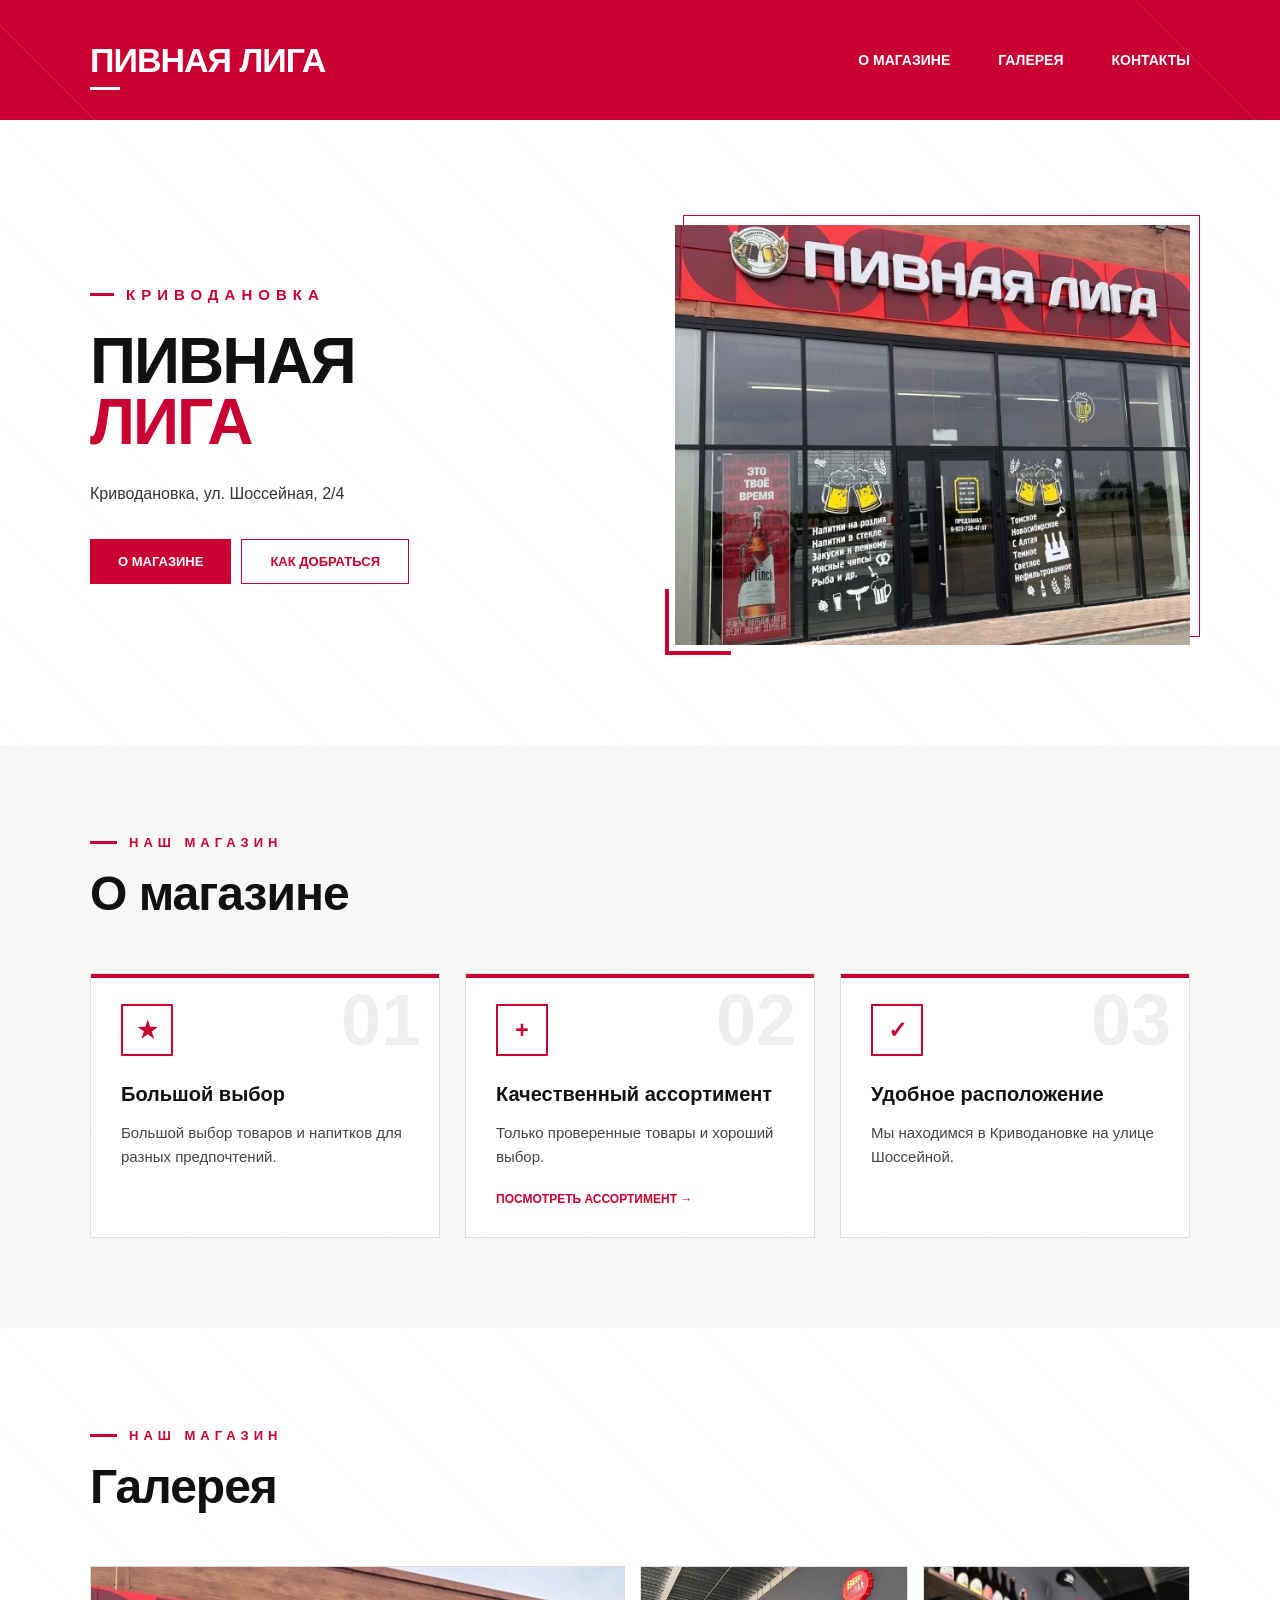
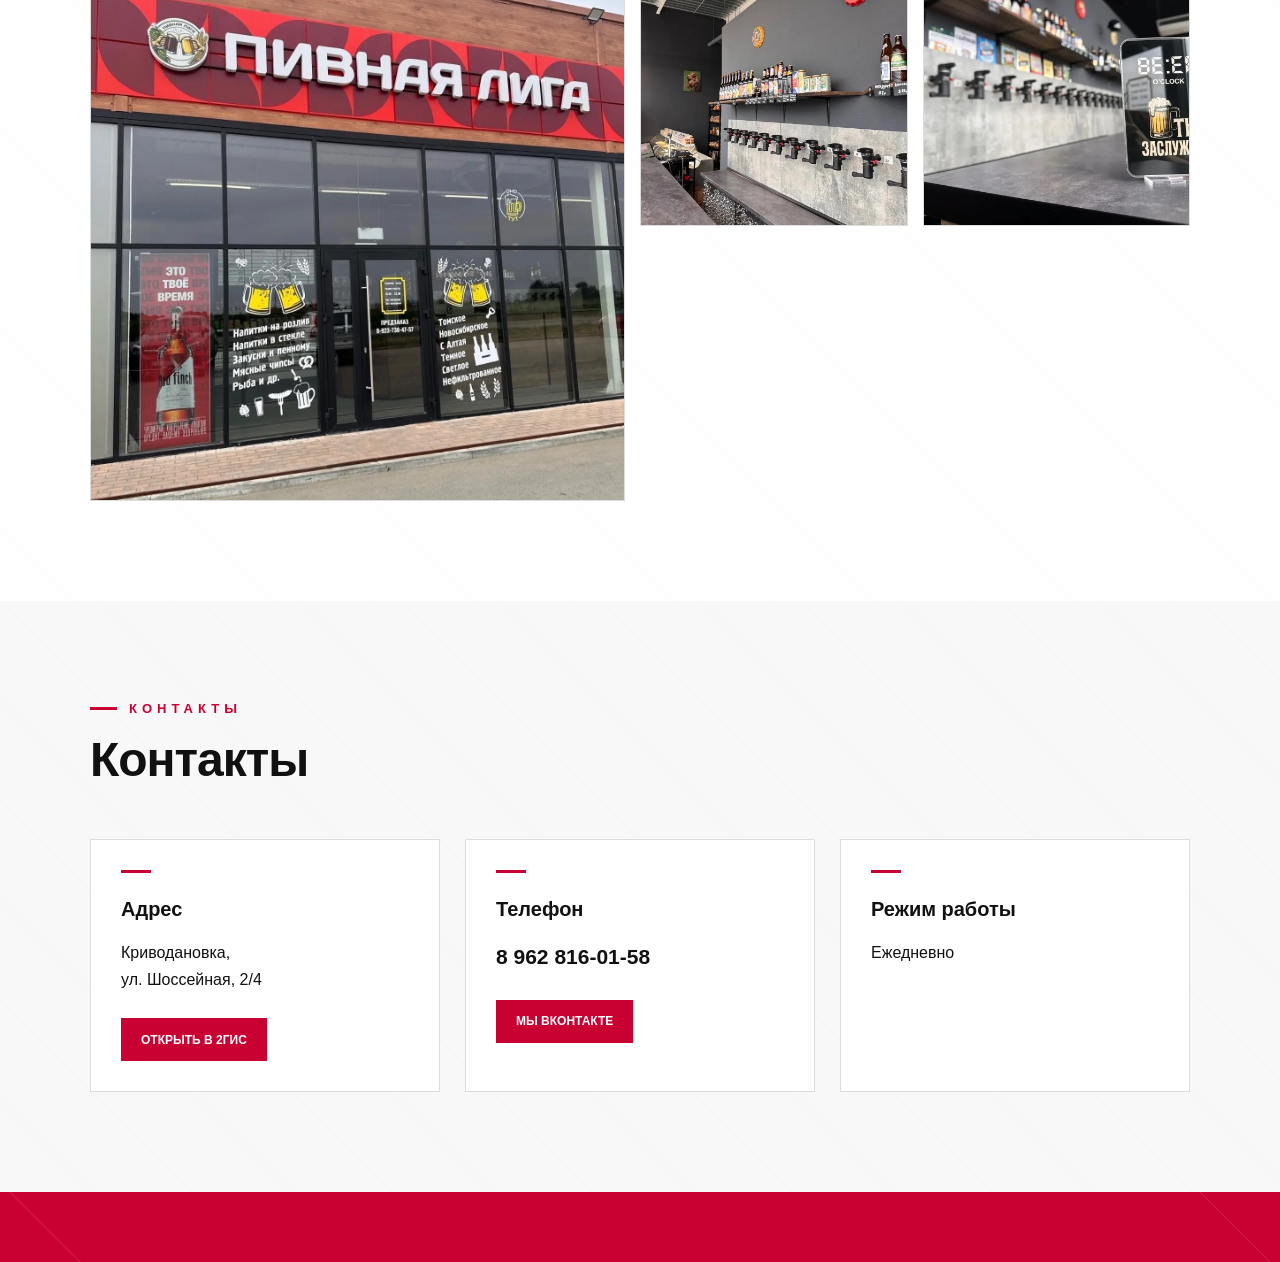
==== commit 25f01a47: "Refactor index.html structure and update stylesheet link Updated the HTML structure and content for " ====
--- a/index.html
+++ b/index.html
@@ -7,321 +7,314 @@
 
     <title>Пивная Лига — Криводановка</title>
 
-    <link rel="stylesheet" href="./style.css">
+    <link rel="stylesheet" href="./style.css?v=5">
 </head>
 
 <body>
 
-    <!-- ШАПКА -->
-
-    <header class="header">
-
-        <div class="container header-inner">
-
-            <a href="./index.html" class="logo">
-                <span class="logo-text">
-                    ПИВНАЯ ЛИГА
-                </span>
-            </a>
-
-            <nav class="navigation">
-
-                <a href="#about">
-                    О МАГАЗИНЕ
-                </a>
-
-                <a href="#gallery">
-                    ГАЛЕРЕЯ
-                </a>
-
-                <a href="#contacts">
-                    КОНТАКТЫ
-                </a>
-
-            </nav>
+<header class="header">
+
+    <div class="container header-inner">
+
+        <a href="./index.html" class="logo">
+            <span class="logo-text">ПИВНАЯ ЛИГА</span>
+        </a>
+
+        <nav class="navigation">
+
+            <a href="#about">О МАГАЗИНЕ</a>
+
+            <a href="#gallery">ГАЛЕРЕЯ</a>
+
+            <a href="#contacts">КОНТАКТЫ</a>
+
+        </nav>
+
+    </div>
+
+</header>
+
+
+<main>
+
+    <!-- HERO -->
+
+    <section class="hero">
+
+        <div class="container hero-inner">
+
+            <div class="hero-content">
+
+                <div class="location-title">
+                    КРИВОДАНОВКА
+                </div>
+
+                <h1>
+                    <span>ПИВНАЯ</span>
+                    <span>ЛИГА</span>
+                </h1>
+
+                <p class="address">
+                    Криводановка, ул. Шоссейная, 2/4
+                </p>
+
+                <div class="hero-buttons">
+
+                    <a href="#about" class="btn btn-primary">
+                        О МАГАЗИНЕ
+                    </a>
+
+                    <a href="#contacts" class="btn btn-outline">
+                        КАК ДОБРАТЬСЯ
+                    </a>
+
+                </div>
+
+            </div>
+
+
+            <div class="hero-image">
+
+                <img
+                    src="./store.jpg"
+                    alt="Магазин Пивная Лига"
+                >
+
+            </div>
 
         </div>
 
-    </header>
-
-
-    <main>
-
-        <!-- ГЛАВНЫЙ ЭКРАН -->
-
-        <section class="hero">
-
-            <div class="container hero-inner">
-
-                <div class="hero-content">
-
-                    <div class="location-title">
-                    </div>
-
-                    <h1>
-                        <span>ПИВНАЯ</span>
-                        <span>ЛИГА</span>
-                    </h1>
-
-                    <p class="address">
-                        Криводановка, ул. Шоссейная, 2/4
-                    </p>
-
-                    <div class="hero-buttons">
-
-                        <a
-                            href="#about"
-                            class="btn btn-primary"
-                        >
-                            О МАГАЗИНЕ
-                        </a>
-
-                        <a
-                            href="#contacts"
-                            class="btn btn-outline"
-                        >
-                            КАК ДОБРАТЬСЯ
-                        </a>
-
-                    </div>
-
-                </div>
-
-
-                <div class="hero-image">
-
-                    <img
-                        src="./store.jpg"
-                        alt="Пивная Лига — магазин"
+    </section>
+
+
+    <!-- О МАГАЗИНЕ -->
+
+    <section class="about" id="about">
+
+        <div class="container">
+
+            <div class="section-label">
+                НАШ МАГАЗИН
+            </div>
+
+            <h2>
+                О магазине
+            </h2>
+
+
+            <div class="features">
+
+                <div class="feature">
+
+                    <div class="feature-number">
+                        01
+                    </div>
+
+                    <div class="feature-icon">
+                        ★
+                    </div>
+
+                    <h3>
+                        Большой выбор
+                    </h3>
+
+                    <p>
+                        Большой выбор товаров и напитков
+                        для разных предпочтений.
+                    </p>
+
+                </div>
+
+
+                <div class="feature">
+
+                    <div class="feature-number">
+                        02
+                    </div>
+
+                    <div class="feature-icon">
+                        +
+                    </div>
+
+                    <h3>
+                        Качественный ассортимент
+                    </h3>
+
+                    <p>
+                        Только проверенные товары
+                        и хороший выбор.
+                    </p>
+
+                    <a
+                        href="./assortment.html"
+                        class="feature-button"
                     >
-
-                </div>
-
-            </div>
-
-        </section>
-
-
-        <!-- О МАГАЗИНЕ -->
-
-        <section
-            class="about"
-            id="about"
-        >
-
-            <div class="container">
-
-                <div class="section-label">
-                </div>
-
-                <h2>
-                    О магазине
-                </h2>
-
-                <div class="features">
-
-                    <div class="feature">
-
-                        <div class="feature-icon">
-                            ★
-                        </div>
-
-                        <h3>
-                            Большой выбор
-                        </h3>
-
-                        <p>
-                            Большой выбор напитков и товаров
-                            для настоящих ценителей.
-                        </p>
-
-                    </div>
-
-
-                    <div class="feature">
-
-                        <div class="feature-icon">
-                            +
-                        </div>
-
-                        <h3>
-                            Качественный ассортимент
-                        </h3>
-
-                        <p>
-                            Только проверенные товары
-                            и хороший выбор.
-                        </p>
-
-                        <a
-                            href="./assortment.html"
-                            class="feature-button"
-                        >
-                            АССОРТИМЕНТ →
-                        </a>
-
-                    </div>
-
-
-                    <div class="feature">
-
-                        <div class="feature-icon">
-                            ✓
-                        </div>
-
-                        <h3>
-                            Удобное расположение
-                        </h3>
-
-                        <p>
-                            Мы находимся в Криводановке
-                            на улице Шоссейной.
-                        </p>
-
-                    </div>
-
-                </div>
-
-            </div>
-
-        </section>
-
-
-        <!-- ГАЛЕРЕЯ -->
-
-        <section
-            class="gallery-section"
-            id="gallery"
-        >
-
-            <div class="container">
-
-                <div class="section-label">
-                </div>
-
-                <h2>
-                    Галерея
-                </h2>
-
-                <div class="gallery">
-
-                    <img
-                        class="gallery-main"
-                        src="./store.jpg"
-                        alt="Фасад магазина Пивная Лига"
+                        ПОСМОТРЕТЬ АССОРТИМЕНТ →
+                    </a>
+
+                </div>
+
+
+                <div class="feature">
+
+                    <div class="feature-number">
+                        03
+                    </div>
+
+                    <div class="feature-icon">
+                        ✓
+                    </div>
+
+                    <h3>
+                        Удобное расположение
+                    </h3>
+
+                    <p>
+                        Мы находимся в Криводановке
+                        на улице Шоссейной.
+                    </p>
+
+                </div>
+
+            </div>
+
+        </div>
+
+    </section>
+
+
+    <!-- ГАЛЕРЕЯ -->
+
+    <section class="gallery-section" id="gallery">
+
+        <div class="container">
+
+            <div class="section-label">
+                НАШ МАГАЗИН
+            </div>
+
+            <h2>
+                Галерея
+            </h2>
+
+            <div class="gallery">
+
+                <img
+                    class="gallery-main"
+                    src="./store.jpg"
+                    alt="Фасад магазина"
+                >
+
+                <img
+                    src="./store2.jpg"
+                    alt="Магазин"
+                >
+
+                <img
+                    src="./store3.jpg"
+                    alt="Интерьер магазина"
+                >
+
+            </div>
+
+        </div>
+
+    </section>
+
+
+    <!-- КОНТАКТЫ -->
+
+    <section class="contacts" id="contacts">
+
+        <div class="container">
+
+            <div class="section-label">
+                КОНТАКТЫ
+            </div>
+
+            <h2>
+                Контакты
+            </h2>
+
+
+            <div class="contact-box">
+
+
+                <div class="contact-item">
+
+                    <div class="contact-line"></div>
+
+                    <h3>
+                        Адрес
+                    </h3>
+
+                    <p>
+                        Криводановка,<br>
+                        ул. Шоссейная, 2/4
+                    </p>
+
+                    <a
+                        href="https://2gis.ru"
+                        target="_blank"
+                        rel="noopener noreferrer"
+                        class="map-button"
                     >
-
-                    <img
-                        src="./store2.jpg"
-                        alt="Магазин Пивная Лига"
+                        ОТКРЫТЬ В 2ГИС
+                    </a>
+
+                </div>
+
+
+                <div class="contact-item">
+
+                    <div class="contact-line"></div>
+
+                    <h3>
+                        Телефон
+                    </h3>
+
+                    <p class="phone">
+                        8 962 816-01-58
+                    </p>
+
+                    <a
+                        href="https://vk.com/pivo_liga"
+                        target="_blank"
+                        rel="noopener noreferrer"
+                        class="map-button"
                     >
-
-                    <img
-                        src="./store3.jpg"
-                        alt="Ассортимент Пивной Лиги"
-                    >
-
-                </div>
-
-            </div>
-
-        </section>
-
-
-        <!-- КОНТАКТЫ -->
-
-        <section
-            class="contacts"
-            id="contacts"
-        >
-
-            <div class="container">
-
-                <div class="section-label">
-                </div>
-
-                <h2>
-                    Контакты
-                </h2>
-
-                <div class="contact-box">
-
-                    <!-- АДРЕС -->
-
-                    <div class="contact-item">
-
-                        <h3>
-                            Адрес
-                        </h3>
-
-                        <p>
-                            Криводановка,<br>
-                            ул. Шоссейная, 2/4
-                        </p>
-
-                        <a
-                            href="https://2gis.ru"
-                            target="_blank"
-                            rel="noopener noreferrer"
-                            class="map-button"
-                        >
-                            ОТКРЫТЬ В 2ГИС
-                        </a>
-
-                    </div>
-
-
-                    <!-- ТЕЛЕФОН -->
-
-                    <div class="contact-item">
-
-                        <h3>
-                            Телефон
-                        </h3>
-
-                        <p class="phone">
-                            8 962 816-01-58
-                        </p>
-
-                        <a
-                            href="https://vk.com/pivo_liga"
-                            target="_blank"
-                            rel="noopener noreferrer"
-                            class="map-button"
-                        >
-                            МЫ ВКОНТАКТЕ
-                        </a>
-
-                    </div>
-
-
-                    <!-- РЕЖИМ РАБОТЫ -->
-
-                    <div class="contact-item">
-
-                        <h3>
-                            Режим работы
-                        </h3>
-
-                        <p>
-                            Ежедневно
-                        </p>
-
-                    </div>
-
-                </div>
-
-            </div>
-
-        </section>
-
-    </main>
-
-
-    <!-- ПОДВАЛ -->
-
-    <footer class="footer"></footer>
+                        МЫ ВКОНТАКТЕ
+                    </a>
+
+                </div>
+
+
+                <div class="contact-item">
+
+                    <div class="contact-line"></div>
+
+                    <h3>
+                        Режим работы
+                    </h3>
+
+                    <p>
+                        Ежедневно
+                    </p>
+
+                </div>
+
+
+            </div>
+
+        </div>
+
+    </section>
+
+</main>
+
+
+<footer class="footer"></footer>
 
 </body>
 
-</html>м
+</html>
--- a/style.css
+++ b/style.css
@@ -1,6 +1,6 @@
-/* =========================
+/* =========================================================
    ОСНОВНЫЕ НАСТРОЙКИ
-========================= */
+========================================================= */
 
 * {
     box-sizing: border-box;
@@ -17,7 +17,10 @@
     font-family: Arial, Helvetica, sans-serif;
 
     color: #111;
+
     background: #fff;
+
+    overflow-x: hidden;
 }
 
 img {
@@ -31,9 +34,9 @@
 }
 
 
-/* =========================
+/* =========================================================
    КОНТЕЙНЕР
-========================= */
+========================================================= */
 
 .container {
     width: min(1100px, calc(100% - 60px));
@@ -41,19 +44,27 @@
 }
 
 
-/* =========================
+/* =========================================================
    ШАПКА
-========================= */
+========================================================= */
 
 .header {
-    background: #c90032;
+    position: relative;
+
     height: 120px;
 
     display: flex;
     align-items: center;
+
+    background: #c90032;
+
+    overflow: hidden;
 }
 
 .header-inner {
+    position: relative;
+    z-index: 2;
+
     height: 100%;
 
     display: flex;
@@ -62,7 +73,36 @@
 }
 
 
-/* НАЗВАНИЕ САЙТА */
+/* диагональные линии */
+
+.header::before,
+.header::after {
+    content: "";
+
+    position: absolute;
+
+    width: 300px;
+    height: 300px;
+
+    border: 1px solid rgba(255,255,255,0.13);
+
+    transform: rotate(45deg);
+}
+
+.header::before {
+    right: -160px;
+    top: -210px;
+}
+
+.header::after {
+    left: -210px;
+    bottom: -210px;
+}
+
+
+/* =========================================================
+   ЛОГОТИП
+========================================================= */
 
 .logo {
     display: flex;
@@ -70,6 +110,8 @@
 }
 
 .logo-text {
+    position: relative;
+
     color: #fff;
 
     font-size: 34px;
@@ -78,8 +120,24 @@
     letter-spacing: -1px;
 }
 
-
-/* МЕНЮ */
+.logo-text::after {
+    content: "";
+
+    position: absolute;
+
+    left: 0;
+    bottom: -10px;
+
+    width: 30px;
+    height: 3px;
+
+    background: #fff;
+}
+
+
+/* =========================================================
+   НАВИГАЦИЯ
+========================================================= */
 
 .navigation {
     display: flex;
@@ -89,28 +147,95 @@
 }
 
 .navigation a {
+    position: relative;
+
     color: #fff;
 
     font-size: 14px;
-    font-weight: 800;
-
-    transition: opacity 0.2s ease;
-}
-
-.navigation a:hover {
-    opacity: 0.7;
-}
-
-
-/* =========================
-   ГЛАВНЫЙ ЭКРАН
-========================= */
+    font-weight: 900;
+}
+
+.navigation a::after {
+    content: "";
+
+    position: absolute;
+
+    left: 0;
+    bottom: -8px;
+
+    width: 0;
+    height: 2px;
+
+    background: #fff;
+
+    transition: width .25s ease;
+}
+
+.navigation a:hover::after {
+    width: 100%;
+}
+
+
+/* =========================================================
+   ОБЩИЙ ФОН С ДИАГОНАЛЬНЫМИ ПОЛОСАМИ
+========================================================= */
+
+.hero,
+.about,
+.gallery-section,
+.contacts,
+.assortment-page {
+    position: relative;
+
+    overflow: hidden;
+}
+
+
+/* еле заметные полосы */
+
+.hero::before,
+.about::before,
+.gallery-section::before,
+.contacts::before,
+.assortment-page::before {
+
+    content: "";
+
+    position: absolute;
+
+    inset: 0;
+
+    pointer-events: none;
+
+    background-image:
+        linear-gradient(
+            45deg,
+            transparent 49.7%,
+            rgba(0,0,0,0.035) 49.8%,
+            rgba(0,0,0,0.035) 50.2%,
+            transparent 50.3%
+        );
+
+    background-size: 100px 100px;
+
+    opacity: .65;
+}
+
+
+/* =========================================================
+   HERO
+========================================================= */
 
 .hero {
-    padding: 110px 0 100px;
+    padding: 105px 0 100px;
+
+    background: #fff;
 }
 
 .hero-inner {
+    position: relative;
+    z-index: 2;
+
     display: grid;
 
     grid-template-columns: 1fr 1fr;
@@ -124,7 +249,15 @@
     max-width: 520px;
 }
 
+
+/* =========================================================
+   LOCATION
+========================================================= */
+
 .location-title {
+    display: flex;
+    align-items: center;
+
     margin-bottom: 28px;
 
     color: #c90032;
@@ -134,12 +267,28 @@
 
     letter-spacing: 6px;
 }
+
+.location-title::before {
+    content: "";
+
+    width: 24px;
+    height: 3px;
+
+    margin-right: 12px;
+
+    background: #c90032;
+}
+
+
+/* =========================================================
+   HERO TITLE
+========================================================= */
 
 .hero h1 {
     margin: 0 0 28px;
 
     font-size: 64px;
-    line-height: 0.95;
+    line-height: .95;
 
     font-weight: 900;
 
@@ -157,17 +306,21 @@
 .address {
     margin: 0 0 32px;
 
+    color: #333;
+
     font-size: 16px;
+
     line-height: 1.6;
 }
 
 
-/* =========================
-   КНОПКИ ГЛАВНОГО ЭКРАНА
-========================= */
+/* =========================================================
+   HERO BUTTONS
+========================================================= */
 
 .hero-buttons {
     display: flex;
+
     gap: 10px;
 }
 
@@ -177,14 +330,18 @@
     align-items: center;
     justify-content: center;
 
-    min-height: 42px;
+    min-height: 45px;
 
     padding: 0 28px;
 
     font-size: 13px;
     font-weight: 900;
 
-    transition: 0.2s ease;
+    transition: .2s ease;
+}
+
+.btn:hover {
+    transform: translateY(-3px);
 }
 
 .btn-primary {
@@ -200,6 +357,8 @@
 .btn-outline {
     color: #c90032;
 
+    background: #fff;
+
     border: 1px solid #c90032;
 }
 
@@ -210,9 +369,44 @@
 }
 
 
-/* =========================
-   ФОТО ГЛАВНОГО ЭКРАНА
-========================= */
+/* =========================================================
+   HERO IMAGE
+========================================================= */
+
+.hero-image {
+    position: relative;
+}
+
+.hero-image::before {
+    content: "";
+
+    position: absolute;
+
+    top: -10px;
+    right: -10px;
+
+    width: 100%;
+    height: 100%;
+
+    border: 1px solid #c90032;
+
+    z-index: -1;
+}
+
+.hero-image::after {
+    content: "";
+
+    position: absolute;
+
+    left: -10px;
+    bottom: -10px;
+
+    width: 62px;
+    height: 62px;
+
+    border-left: 4px solid #c90032;
+    border-bottom: 4px solid #c90032;
+}
 
 .hero-image img {
     width: 100%;
@@ -222,17 +416,35 @@
 }
 
 
-/* =========================
-   О МАГАЗИНЕ
-========================= */
+/* =========================================================
+   ABOUT
+========================================================= */
 
 .about {
-    padding: 100px 0;
-
-    background: #f7f7f7;
-}
+    padding: 90px 0;
+
+    background: #f8f8f8;
+}
+
+.about .container,
+.gallery-section .container,
+.contacts .container,
+.assortment-page .container {
+    position: relative;
+    z-index: 2;
+}
+
+
+/* =========================================================
+   SECTION LABEL
+========================================================= */
 
 .section-label {
+    display: flex;
+    align-items: center;
+
+    gap: 12px;
+
     margin-bottom: 20px;
 
     color: #c90032;
@@ -243,8 +455,22 @@
     letter-spacing: 5px;
 }
 
+.section-label::before {
+    content: "";
+
+    width: 27px;
+    height: 3px;
+
+    background: #c90032;
+}
+
+
+/* =========================================================
+   H2
+========================================================= */
+
 h2 {
-    margin: 0 0 60px;
+    margin: 0 0 55px;
 
     font-size: 48px;
     line-height: 1;
@@ -255,9 +481,9 @@
 }
 
 
-/* =========================
-   КАРТОЧКИ
-========================= */
+/* =========================================================
+   FEATURES
+========================================================= */
 
 .features {
     display: grid;
@@ -266,77 +492,90 @@
 
     gap: 25px;
 
-    margin-top: 50px;
-}
-
-
-/* СТИЛЬНАЯ ПРЯМОУГОЛЬНАЯ КАРТОЧКА */
+    margin-top: 45px;
+}
+
+
+/* =========================================================
+   FEATURE CARD
+========================================================= */
 
 .feature {
     position: relative;
 
-    width: 100%;
-    min-height: 270px;
-
-    padding: 38px 30px 32px;
-
-    background: #fff;
-
-    border: 1px solid #d8d8d8;
-    border-top: 4px solid #c90032;
-
-    box-shadow: 0 5px 18px rgba(0, 0, 0, 0.06);
+    min-height: 265px;
+
+    padding: 30px;
+
+    background: rgba(255,255,255,.96);
+
+    border: 1px solid #dedede;
 
     overflow: hidden;
 
     transition:
-        transform 0.25s ease,
-        border-color 0.25s ease,
-        box-shadow 0.25s ease;
-}
-
-
-/* ДЕКОРАТИВНАЯ ЛИНИЯ ВНИЗУ */
+        transform .25s ease,
+        box-shadow .25s ease,
+        border-color .25s ease;
+}
+
+
+/* большой номер */
+
+.feature-number {
+    position: absolute;
+
+    right: 18px;
+    top: 10px;
+
+    color: #eeeeee;
+
+    font-size: 72px;
+    line-height: 1;
+
+    font-weight: 900;
+}
+
+
+/* красная полоска сверху */
 
 .feature::after {
     content: "";
 
     position: absolute;
 
-    left: 30px;
-    bottom: 0;
-
-    width: 0;
-    height: 3px;
+    left: 0;
+    top: 0;
+
+    width: 100%;
+    height: 4px;
 
     background: #c90032;
-
-    transition: width 0.3s ease;
-}
-
-
-/* НАВЕДЕНИЕ */
+}
+
+
+/* hover */
 
 .feature:hover {
-    transform: translateY(-7px);
+    transform: translateY(-5px);
 
     border-color: #c90032;
 
-    box-shadow: 0 14px 30px rgba(0, 0, 0, 0.12);
-}
-
-.feature:hover::after {
-    width: calc(100% - 60px);
-}
-
-
-/* =========================
-   ИКОНКИ КАРТОЧЕК
-========================= */
+    box-shadow:
+        8px 8px 0 #dedede;
+}
+
+
+/* =========================================================
+   FEATURE ICON
+========================================================= */
 
 .feature-icon {
-    width: 50px;
-    height: 50px;
+    position: relative;
+    z-index: 2;
+
+    width: 52px;
+    height: 52px;
 
     margin-bottom: 25px;
 
@@ -351,87 +590,83 @@
 
     border: 2px solid #c90032;
 
-    font-size: 24px;
-    font-weight: 900;
-
-    transition:
-        color 0.25s ease,
-        background 0.25s ease,
-        transform 0.25s ease;
-}
-
-
-/* ИКОНКА ПРИ НАВЕДЕНИИ */
+    font-size: 23px;
+    font-weight: 900;
+
+    transition: .25s ease;
+}
 
 .feature:hover .feature-icon {
     color: #fff;
 
     background: #c90032;
 
-    transform: rotate(3deg);
-}
-
-
-/* =========================
-   ЗАГОЛОВОК КАРТОЧКИ
-========================= */
+    transform: rotate(-4deg);
+}
+
+
+/* =========================================================
+   FEATURE TEXT
+========================================================= */
 
 .feature h3 {
-    margin: 0 0 15px;
+    position: relative;
+    z-index: 2;
+
+    margin: 0 0 14px;
 
     font-size: 20px;
     line-height: 1.3;
 
-    font-weight: 800;
-}
-
-
-/* =========================
-   ТЕКСТ КАРТОЧКИ
-========================= */
+    font-weight: 900;
+}
 
 .feature p {
+    position: relative;
+    z-index: 2;
+
     margin: 0 0 20px;
 
+    color: #444;
+
     font-size: 15px;
+
     line-height: 1.6;
-
-    color: #333;
-}
-
-
-/* =========================
-   КНОПКА АССОРТИМЕНТА
-========================= */
+}
+
+
+/* =========================================================
+   FEATURE BUTTON
+========================================================= */
 
 .feature-button {
+    position: relative;
+    z-index: 3;
+
     display: inline-block;
 
-    margin-top: 5px;
-
     color: #c90032;
 
-    font-size: 13px;
-    font-weight: 900;
-
-    transition:
-        color 0.2s ease,
-        transform 0.2s ease;
+    font-size: 12px;
+
+    font-weight: 900;
+
+    transition: transform .2s ease;
 }
 
 .feature-button:hover {
-    color: #a90029;
-
-    transform: translateX(4px);
-}
-
-
-/* =========================
-   ГАЛЕРЕЯ
-========================= */
+    transform: translateX(5px);
+}
+
+
+/* =========================================================
+   GALLERY
+========================================================= */
 
 .gallery-section {
     padding: 100px 0;
+
+    background: #fff;
 }
 
 .gallery {
@@ -447,6 +682,18 @@
     height: 260px;
 
     object-fit: cover;
+
+    border: 1px solid #ddd;
+
+    transition:
+        transform .3s ease,
+        filter .3s ease;
+}
+
+.gallery img:hover {
+    transform: scale(1.015);
+
+    filter: brightness(.92);
 }
 
 .gallery-main {
@@ -456,12 +703,14 @@
 }
 
 
-/* =========================
-   КОНТАКТЫ
-========================= */
+/* =========================================================
+   CONTACTS
+========================================================= */
 
 .contacts {
     padding: 100px 0;
+
+    background: #f8f8f8;
 }
 
 .contact-box {
@@ -469,11 +718,40 @@
 
     grid-template-columns: repeat(3, 1fr);
 
-    gap: 80px;
+    gap: 25px;
+}
+
+.contact-item {
+    position: relative;
+
+    padding: 30px;
+
+    background: #fff;
+
+    border: 1px solid #ddd;
+
+    transition: .25s ease;
+}
+
+.contact-item:hover {
+    transform: translateY(-4px);
+
+    border-color: #c90032;
+
+    box-shadow: 7px 7px 0 #ddd;
+}
+
+.contact-line {
+    width: 30px;
+    height: 3px;
+
+    margin-bottom: 25px;
+
+    background: #c90032;
 }
 
 .contact-item h3 {
-    margin: 0 0 20px;
+    margin: 0 0 18px;
 
     font-size: 20px;
 }
@@ -482,18 +760,20 @@
     margin: 0 0 25px;
 
     font-size: 16px;
+
     line-height: 1.7;
 }
 
 .phone {
     font-size: 21px !important;
+
     font-weight: 700;
 }
 
 
-/* =========================
-   КНОПКИ КОНТАКТОВ
-========================= */
+/* =========================================================
+   CONTACT BUTTON
+========================================================= */
 
 .map-button {
     display: inline-flex;
@@ -501,39 +781,231 @@
     align-items: center;
     justify-content: center;
 
-    min-height: 45px;
-
-    padding: 0 22px;
+    min-height: 43px;
+
+    padding: 0 20px;
 
     color: #fff;
 
     background: #c90032;
 
-    font-size: 13px;
-    font-weight: 900;
-
-    transition: 0.2s ease;
+    font-size: 12px;
+
+    font-weight: 900;
+
+    transition: .2s ease;
 }
 
 .map-button:hover {
     background: #a90029;
-}
-
-
-/* =========================
-   ПОДВАЛ
-========================= */
+
+    transform: translateY(-2px);
+}
+
+
+/* =========================================================
+   ASSORTMENT PAGE
+========================================================= */
+
+.assortment-page {
+    padding: 85px 0 100px;
+
+    background: #fff;
+}
+
+.assortment-page h1 {
+    margin: 0 0 22px;
+
+    font-size: 52px;
+    line-height: 1;
+
+    font-weight: 900;
+
+    letter-spacing: -1px;
+}
+
+.assortment-intro {
+    max-width: 650px;
+
+    margin: 0 0 50px;
+
+    color: #444;
+
+    font-size: 17px;
+
+    line-height: 1.7;
+}
+
+
+/* =========================================================
+   PRODUCT TABLE
+========================================================= */
+
+.product-table {
+    width: 100%;
+
+    background: #fff;
+
+    border: 1px solid #d8d8d8;
+
+    box-shadow: 7px 7px 0 #eeeeee;
+
+    overflow: hidden;
+}
+
+
+/* HEADER */
+
+.table-header {
+    display: grid;
+
+    grid-template-columns: 80px 1fr 150px;
+
+    min-height: 58px;
+
+    align-items: center;
+
+    color: #fff;
+
+    background: #c90032;
+
+    font-size: 13px;
+
+    font-weight: 900;
+
+    text-transform: uppercase;
+}
+
+.table-header div {
+    padding: 0 20px;
+}
+
+
+/* ROW */
+
+.table-row {
+    display: grid;
+
+    grid-template-columns: 80px 1fr 150px;
+
+    min-height: 58px;
+
+    align-items: center;
+
+    border-bottom: 1px solid #eeeeee;
+
+    font-size: 15px;
+
+    transition: background .2s ease;
+}
+
+.table-row:last-child {
+    border-bottom: none;
+}
+
+.table-row:hover {
+    background: #faf2f4;
+}
+
+.table-row div {
+    padding: 0 20px;
+}
+
+.table-row div:first-child {
+    color: #999;
+
+    font-weight: 700;
+}
+
+.table-row div:last-child {
+    color: #c90032;
+
+    font-weight: 700;
+}
+
+
+/* =========================================================
+   ASSORTMENT EXTRA
+========================================================= */
+
+.assortment-extra {
+    padding-top: 70px;
+}
+
+.extra-line {
+    width: 100%;
+    height: 1px;
+
+    margin: 0 0 40px;
+
+    background: #ddd;
+}
+
+.assortment-extra h2 {
+    margin-bottom: 20px;
+
+    font-size: 40px;
+}
+
+.assortment-extra p {
+    max-width: 650px;
+
+    margin: 0 0 40px;
+
+    color: #444;
+
+    font-size: 16px;
+
+    line-height: 1.7;
+}
+
+.assortment-back {
+    margin-top: 40px;
+}
+
+
+/* =========================================================
+   FOOTER
+========================================================= */
 
 .footer {
+    position: relative;
+
     height: 70px;
 
     background: #c90032;
-}
-
-
-/* =========================
-   АДАПТАЦИЯ ДЛЯ ТЕЛЕФОНА
-========================= */
+
+    overflow: hidden;
+}
+
+.footer::before,
+.footer::after {
+    content: "";
+
+    position: absolute;
+
+    width: 180px;
+    height: 180px;
+
+    border: 1px solid rgba(255,255,255,.12);
+
+    transform: rotate(45deg);
+}
+
+.footer::before {
+    right: -100px;
+    top: -130px;
+}
+
+.footer::after {
+    left: -100px;
+    bottom: -130px;
+}
+
+
+/* =========================================================
+   TABLET
+========================================================= */
 
 @media (max-width: 900px) {
 
@@ -541,8 +1013,6 @@
         width: min(100% - 30px, 700px);
     }
 
-    /* ШАПКА */
-
     .header {
         height: auto;
 
@@ -568,8 +1038,6 @@
     }
 
 
-    /* ГЛАВНЫЙ ЭКРАН */
-
     .hero {
         padding: 70px 0;
     }
@@ -589,8 +1057,6 @@
     }
 
 
-    /* КАРТОЧКИ */
-
     .features {
         grid-template-columns: 1fr;
 
@@ -598,13 +1064,9 @@
     }
 
     .feature {
-        min-height: 220px;
-
-        padding: 32px 25px;
-    }
-
-
-    /* ГАЛЕРЕЯ */
+        min-height: 230px;
+    }
+
 
     .gallery {
         grid-template-columns: 1fr;
@@ -619,18 +1081,155 @@
     }
 
 
-    /* КОНТАКТЫ */
-
     .contact-box {
         grid-template-columns: 1fr;
 
-        gap: 45px;
-    }
-
-
-    /* ЗАГОЛОВКИ */
+        gap: 20px;
+    }
+
+
+    .table-header,
+    .table-row {
+        grid-template-columns: 60px 1fr 100px;
+    }
+
 
     h2 {
         font-size: 40px;
     }
 }
+
+
+/* =========================================================
+   PHONE
+========================================================= */
+
+@media (max-width: 600px) {
+
+    .container {
+        width: calc(100% - 30px);
+    }
+
+
+    .logo-text {
+        font-size: 25px;
+    }
+
+    .navigation {
+        gap: 17px;
+    }
+
+    .navigation a {
+        font-size: 11px;
+    }
+
+
+    .hero {
+        padding: 55px 0 70px;
+    }
+
+    .location-title {
+        font-size: 12px;
+
+        letter-spacing: 4px;
+    }
+
+    .hero h1 {
+        font-size: 45px;
+    }
+
+    .hero-buttons {
+        flex-direction: column;
+    }
+
+    .btn {
+        width: 100%;
+    }
+
+    .hero-image img {
+        height: 280px;
+    }
+
+
+    .about {
+        padding: 70px 0;
+    }
+
+    h2 {
+        margin-bottom: 40px;
+
+        font-size: 36px;
+    }
+
+
+    .feature {
+        min-height: 240px;
+
+        padding: 30px 25px;
+    }
+
+
+    .gallery-section {
+        padding: 70px 0;
+    }
+
+    .gallery-main {
+        height: 280px !important;
+    }
+
+    .gallery img {
+        height: 220px;
+    }
+
+
+    .contacts {
+        padding: 70px 0;
+    }
+
+
+    .assortment-page {
+        padding: 60px 0 80px;
+    }
+
+    .assortment-page h1 {
+        font-size: 40px;
+    }
+
+    .assortment-intro {
+        font-size: 15px;
+    }
+
+
+    /* МОБИЛЬНАЯ ТАБЛИЦА */
+
+    .table-header {
+        grid-template-columns: 45px 1fr 80px;
+
+        min-height: 52px;
+
+        font-size: 11px;
+    }
+
+    .table-row {
+        grid-template-columns: 45px 1fr 80px;
+
+        min-height: 52px;
+
+        font-size: 13px;
+    }
+
+    .table-header div,
+    .table-row div {
+        padding: 0 10px;
+    }
+
+
+    .assortment-extra h2 {
+        font-size: 32px;
+    }
+
+
+    .footer {
+        height: 60px;
+    }
+}
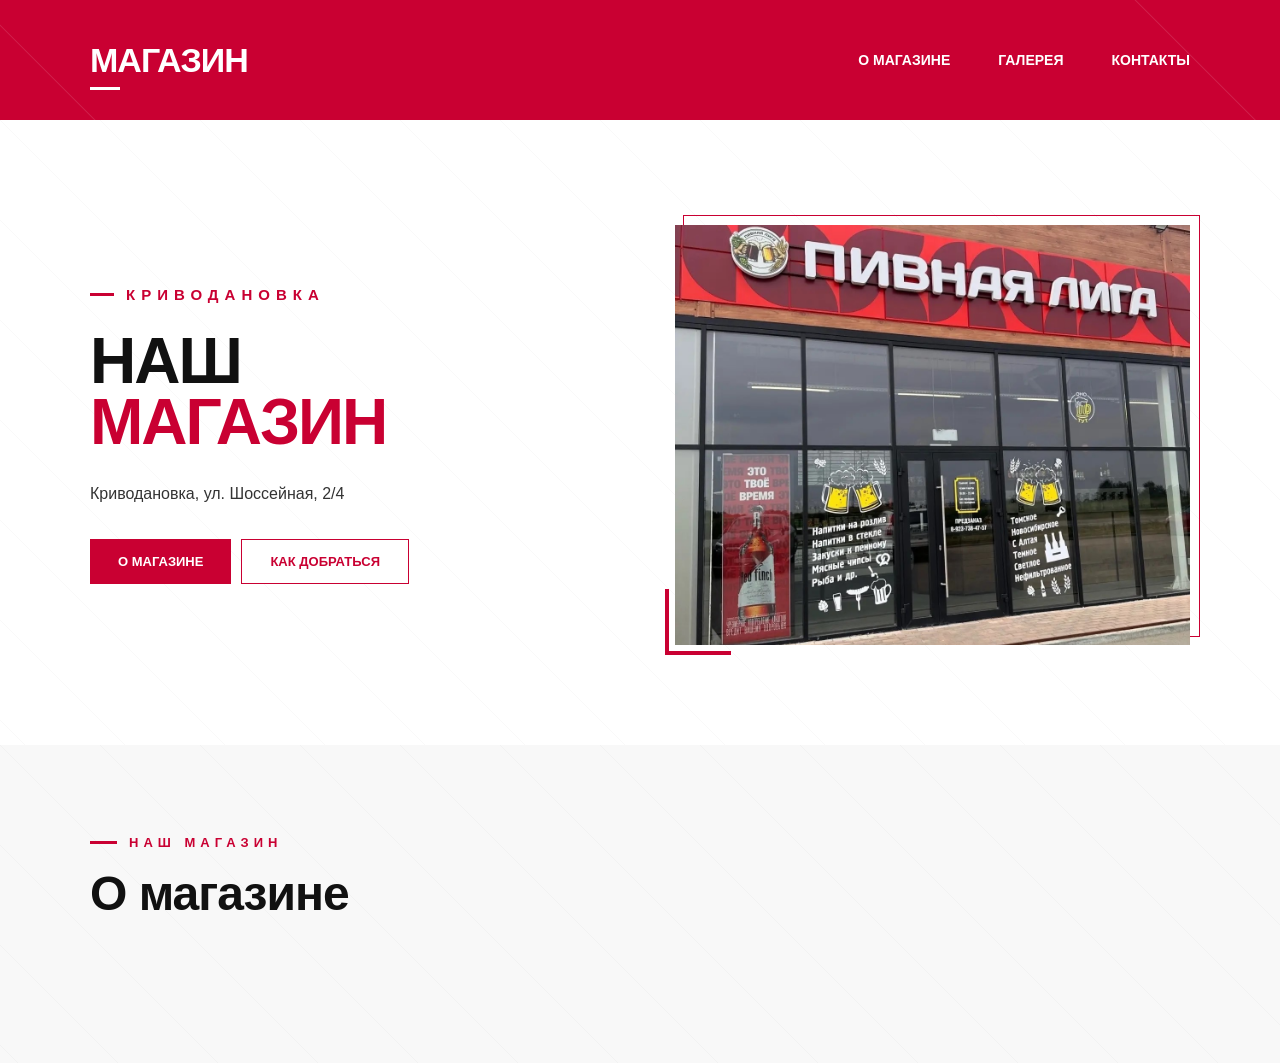
==== commit 46266bc2: "Update index.html" ====
--- a/index.html
+++ b/index.html
@@ -5,316 +5,116 @@
     <meta charset="UTF-8">
     <meta name="viewport" content="width=device-width, initial-scale=1.0">
 
-    <title>Пивная Лига — Криводановка</title>
+    <title>Магазин — Криводановка</title>
 
-    <link rel="stylesheet" href="./style.css?v=5">
+    <link rel="stylesheet" href="./style.css">
 </head>
 
 <body>
 
-<header class="header">
+    <!-- =========================
+         ШАПКА
+    ========================== -->
 
-    <div class="container header-inner">
+    <header class="header">
 
-        <a href="./index.html" class="logo">
-            <span class="logo-text">ПИВНАЯ ЛИГА</span>
-        </a>
+        <div class="container header-inner">
 
-        <nav class="navigation">
+            <a href="./index.html" class="logo">
+                <span class="logo-text">
+                    МАГАЗИН
+                </span>
+            </a>
 
-            <a href="#about">О МАГАЗИНЕ</a>
+            <nav class="navigation">
 
-            <a href="#gallery">ГАЛЕРЕЯ</a>
+                <a href="#about">
+                    О МАГАЗИНЕ
+                </a>
 
-            <a href="#contacts">КОНТАКТЫ</a>
+                <a href="#gallery">
+                    ГАЛЕРЕЯ
+                </a>
 
-        </nav>
+                <a href="#contacts">
+                    КОНТАКТЫ
+                </a>
 
-    </div>
+            </nav>
 
-</header>
+        </div>
+
+    </header>
 
 
-<main>
+    <main>
 
-    <!-- HERO -->
+        <!-- =========================
+             ГЛАВНЫЙ ЭКРАН
+        ========================== -->
 
-    <section class="hero">
+        <section class="hero">
 
-        <div class="container hero-inner">
+            <div class="container hero-inner">
 
-            <div class="hero-content">
+                <div class="hero-content">
 
-                <div class="location-title">
-                    КРИВОДАНОВКА
+                    <div class="location-title">
+                        КРИВОДАНОВКА
+                    </div>
+
+                    <h1>
+                        <span>НАШ</span>
+                        <span>МАГАЗИН</span>
+                    </h1>
+
+                    <p class="address">
+                        Криводановка, ул. Шоссейная, 2/4
+                    </p>
+
+                    <div class="hero-buttons">
+
+                        <a href="#about" class="btn btn-primary">
+                            О МАГАЗИНЕ
+                        </a>
+
+                        <a href="#contacts" class="btn btn-outline">
+                            КАК ДОБРАТЬСЯ
+                        </a>
+
+                    </div>
+
                 </div>
 
-                <h1>
-                    <span>ПИВНАЯ</span>
-                    <span>ЛИГА</span>
-                </h1>
 
-                <p class="address">
-                    Криводановка, ул. Шоссейная, 2/4
-                </p>
+                <div class="hero-image">
 
-                <div class="hero-buttons">
-
-                    <a href="#about" class="btn btn-primary">
-                        О МАГАЗИНЕ
-                    </a>
-
-                    <a href="#contacts" class="btn btn-outline">
-                        КАК ДОБРАТЬСЯ
-                    </a>
+                    <img
+                        src="./store.jpg"
+                        alt="Магазин"
+                    >
 
                 </div>
 
             </div>
 
-
-            <div class="hero-image">
-
-                <img
-                    src="./store.jpg"
-                    alt="Магазин Пивная Лига"
-                >
-
-            </div>
-
-        </div>
-
-    </section>
+        </section>
 
 
-    <!-- О МАГАЗИНЕ -->
+        <!-- =========================
+             О МАГАЗИНЕ
+        ========================== -->
 
-    <section class="about" id="about">
+        <section
+            class="about"
+            id="about"
+        >
 
-        <div class="container">
+            <div class="container">
 
-            <div class="section-label">
-                НАШ МАГАЗИН
-            </div>
-
-            <h2>
-                О магазине
-            </h2>
-
-
-            <div class="features">
-
-                <div class="feature">
-
-                    <div class="feature-number">
-                        01
-                    </div>
-
-                    <div class="feature-icon">
-                        ★
-                    </div>
-
-                    <h3>
-                        Большой выбор
-                    </h3>
-
-                    <p>
-                        Большой выбор товаров и напитков
-                        для разных предпочтений.
-                    </p>
-
+                <div class="section-label">
+                    НАШ МАГАЗИН
                 </div>
 
-
-                <div class="feature">
-
-                    <div class="feature-number">
-                        02
-                    </div>
-
-                    <div class="feature-icon">
-                        +
-                    </div>
-
-                    <h3>
-                        Качественный ассортимент
-                    </h3>
-
-                    <p>
-                        Только проверенные товары
-                        и хороший выбор.
-                    </p>
-
-                    <a
-                        href="./assortment.html"
-                        class="feature-button"
-                    >
-                        ПОСМОТРЕТЬ АССОРТИМЕНТ →
-                    </a>
-
-                </div>
-
-
-                <div class="feature">
-
-                    <div class="feature-number">
-                        03
-                    </div>
-
-                    <div class="feature-icon">
-                        ✓
-                    </div>
-
-                    <h3>
-                        Удобное расположение
-                    </h3>
-
-                    <p>
-                        Мы находимся в Криводановке
-                        на улице Шоссейной.
-                    </p>
-
-                </div>
-
-            </div>
-
-        </div>
-
-    </section>
-
-
-    <!-- ГАЛЕРЕЯ -->
-
-    <section class="gallery-section" id="gallery">
-
-        <div class="container">
-
-            <div class="section-label">
-                НАШ МАГАЗИН
-            </div>
-
-            <h2>
-                Галерея
-            </h2>
-
-            <div class="gallery">
-
-                <img
-                    class="gallery-main"
-                    src="./store.jpg"
-                    alt="Фасад магазина"
-                >
-
-                <img
-                    src="./store2.jpg"
-                    alt="Магазин"
-                >
-
-                <img
-                    src="./store3.jpg"
-                    alt="Интерьер магазина"
-                >
-
-            </div>
-
-        </div>
-
-    </section>
-
-
-    <!-- КОНТАКТЫ -->
-
-    <section class="contacts" id="contacts">
-
-        <div class="container">
-
-            <div class="section-label">
-                КОНТАКТЫ
-            </div>
-
-            <h2>
-                Контакты
-            </h2>
-
-
-            <div class="contact-box">
-
-
-                <div class="contact-item">
-
-                    <div class="contact-line"></div>
-
-                    <h3>
-                        Адрес
-                    </h3>
-
-                    <p>
-                        Криводановка,<br>
-                        ул. Шоссейная, 2/4
-                    </p>
-
-                    <a
-                        href="https://2gis.ru"
-                        target="_blank"
-                        rel="noopener noreferrer"
-                        class="map-button"
-                    >
-                        ОТКРЫТЬ В 2ГИС
-                    </a>
-
-                </div>
-
-
-                <div class="contact-item">
-
-                    <div class="contact-line"></div>
-
-                    <h3>
-                        Телефон
-                    </h3>
-
-                    <p class="phone">
-                        8 962 816-01-58
-                    </p>
-
-                    <a
-                        href="https://vk.com/pivo_liga"
-                        target="_blank"
-                        rel="noopener noreferrer"
-                        class="map-button"
-                    >
-                        МЫ ВКОНТАКТЕ
-                    </a>
-
-                </div>
-
-
-                <div class="contact-item">
-
-                    <div class="contact-line"></div>
-
-                    <h3>
-                        Режим работы
-                    </h3>
-
-                    <p>
-                        Ежедневно
-                    </p>
-
-                </div>
-
-
-            </div>
-
-        </div>
-
-    </section>
-
-</main>
-
-
-<footer class="footer"></footer>
-
-</body>
-
-</html>
+                <h2>
+                    О магазине
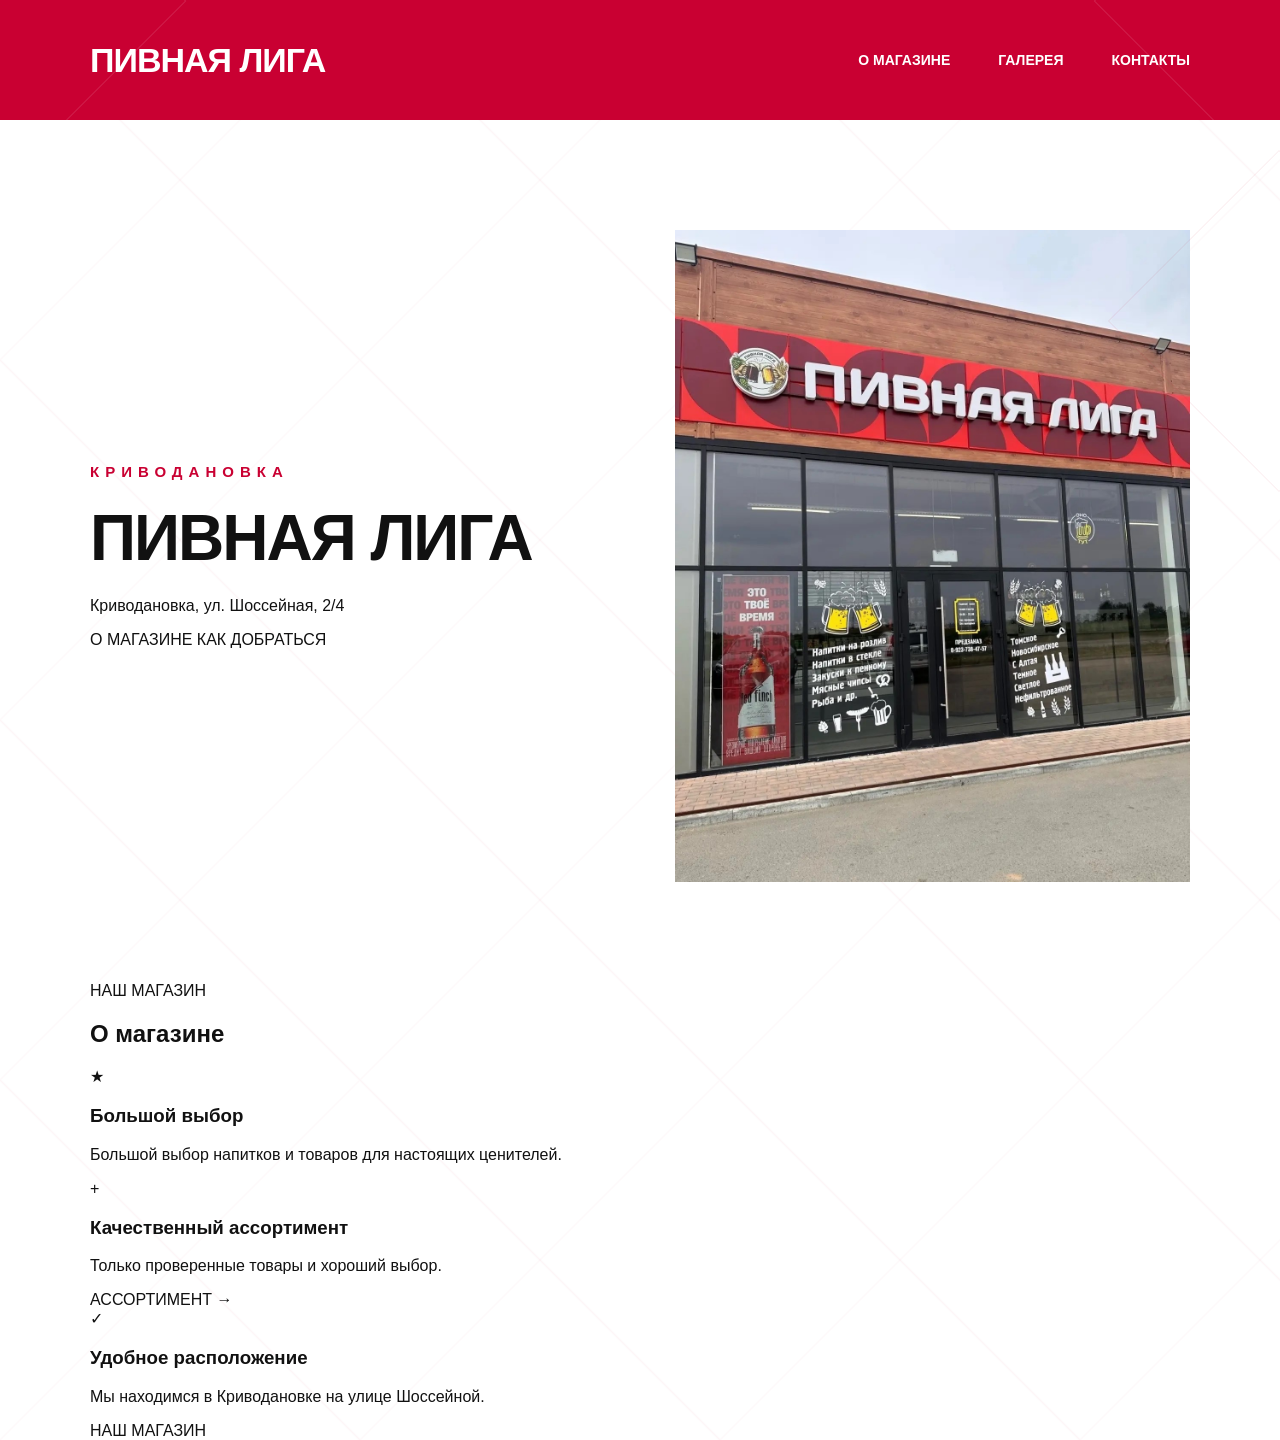
==== commit 77237498: "Update shop name from 'Магазин' to 'Пивная Лига'" ====
--- a/index.html
+++ b/index.html
@@ -5,116 +5,177 @@
     <meta charset="UTF-8">
     <meta name="viewport" content="width=device-width, initial-scale=1.0">
 
-    <title>Магазин — Криводановка</title>
+    <title>Пивная Лига — Криводановка</title>
 
-    <link rel="stylesheet" href="./style.css">
+    <link rel="stylesheet" href="style.css">
 </head>
 
 <body>
 
-    <!-- =========================
-         ШАПКА
-    ========================== -->
+<header class="header">
 
-    <header class="header">
+    <div class="container header-inner">
 
-        <div class="container header-inner">
+        <a href="index.html" class="logo">
+            <span class="logo-text">ПИВНАЯ ЛИГА</span>
+        </a>
 
-            <a href="./index.html" class="logo">
-                <span class="logo-text">
-                    МАГАЗИН
-                </span>
-            </a>
+        <nav class="navigation">
 
-            <nav class="navigation">
+            <a href="#about">О МАГАЗИНЕ</a>
 
-                <a href="#about">
-                    О МАГАЗИНЕ
-                </a>
+            <a href="#gallery">ГАЛЕРЕЯ</a>
 
-                <a href="#gallery">
-                    ГАЛЕРЕЯ
-                </a>
+            <a href="#contacts">КОНТАКТЫ</a>
 
-                <a href="#contacts">
-                    КОНТАКТЫ
-                </a>
+        </nav>
 
-            </nav>
+    </div>
 
-        </div>
-
-    </header>
+</header>
 
 
-    <main>
+<main>
 
-        <!-- =========================
-             ГЛАВНЫЙ ЭКРАН
-        ========================== -->
+    <!-- ГЛАВНЫЙ ЭКРАН -->
 
-        <section class="hero">
+    <section class="hero">
 
-            <div class="container hero-inner">
+        <div class="container hero-inner">
 
-                <div class="hero-content">
+            <div class="hero-content">
 
-                    <div class="location-title">
-                        КРИВОДАНОВКА
-                    </div>
-
-                    <h1>
-                        <span>НАШ</span>
-                        <span>МАГАЗИН</span>
-                    </h1>
-
-                    <p class="address">
-                        Криводановка, ул. Шоссейная, 2/4
-                    </p>
-
-                    <div class="hero-buttons">
-
-                        <a href="#about" class="btn btn-primary">
-                            О МАГАЗИНЕ
-                        </a>
-
-                        <a href="#contacts" class="btn btn-outline">
-                            КАК ДОБРАТЬСЯ
-                        </a>
-
-                    </div>
-
+                <div class="location-title">
+                    КРИВОДАНОВКА
                 </div>
 
+                <h1>
+                    <span>ПИВНАЯ</span>
+                    <span>ЛИГА</span>
+                </h1>
 
-                <div class="hero-image">
+                <p class="address">
+                    Криводановка, ул. Шоссейная, 2/4
+                </p>
 
-                    <img
-                        src="./store.jpg"
-                        alt="Магазин"
-                    >
+                <div class="hero-buttons">
+
+                    <a href="#about" class="btn btn-primary">
+                        О МАГАЗИНЕ
+                    </a>
+
+                    <a href="#contacts" class="btn btn-outline">
+                        КАК ДОБРАТЬСЯ
+                    </a>
 
                 </div>
 
             </div>
 
-        </section>
+
+            <div class="hero-image">
+
+                <img
+                    src="store.jpg"
+                    alt="Пивная Лига — магазин"
+                >
+
+            </div>
+
+        </div>
+
+    </section>
 
 
-        <!-- =========================
-             О МАГАЗИНЕ
-        ========================== -->
+    <!-- О МАГАЗИНЕ -->
 
-        <section
-            class="about"
-            id="about"
-        >
+    <section class="about" id="about">
 
-            <div class="container">
+        <div class="container">
 
-                <div class="section-label">
-                    НАШ МАГАЗИН
+            <div class="section-label">
+                НАШ МАГАЗИН
+            </div>
+
+            <h2>
+                О магазине
+            </h2>
+
+
+            <div class="features">
+
+                <div class="feature">
+
+                    <div class="feature-icon">
+                        ★
+                    </div>
+
+                    <h3>
+                        Большой выбор
+                    </h3>
+
+                    <p>
+                        Большой выбор напитков и товаров
+                        для настоящих ценителей.
+                    </p>
+
                 </div>
 
-                <h2>
-                    О магазине
+
+                <div class="feature">
+
+                    <div class="feature-icon">
+                        +
+                    </div>
+
+                    <h3>
+                        Качественный ассортимент
+                    </h3>
+
+                    <p>
+                        Только проверенные товары
+                        и хороший выбор.
+                    </p>
+
+                    <a href="assortment.html" class="feature-button">
+                        АССОРТИМЕНТ →
+                    </a>
+
+                </div>
+
+
+                <div class="feature">
+
+                    <div class="feature-icon">
+                        ✓
+                    </div>
+
+                    <h3>
+                        Удобное расположение
+                    </h3>
+
+                    <p>
+                        Мы находимся в Криводановке
+                        на улице Шоссейной.
+                    </p>
+
+                </div>
+
+            </div>
+
+        </div>
+
+    </section>
+
+
+    <!-- ГАЛЕРЕЯ -->
+
+    <section class="gallery-section" id="gallery">
+
+        <div class="container">
+
+            <div class="section-label">
+                НАШ МАГАЗИН
+            </div>
+
+            <h2
--- a/style.css
+++ b/style.css
@@ -1,6 +1,6 @@
-/* =========================================================
+/* =========================
    ОСНОВНЫЕ НАСТРОЙКИ
-========================================================= */
+========================= */
 
 * {
     box-sizing: border-box;
@@ -17,7 +17,6 @@
     font-family: Arial, Helvetica, sans-serif;
 
     color: #111;
-
     background: #fff;
 
     overflow-x: hidden;
@@ -34,208 +33,181 @@
 }
 
 
-/* =========================================================
-   КОНТЕЙНЕР
-========================================================= */
-
-.container {
-    width: min(1100px, calc(100% - 60px));
-    margin: 0 auto;
-}
-
-
-/* =========================================================
-   ШАПКА
-========================================================= */
-
-.header {
-    position: relative;
-
-    height: 120px;
-
-    display: flex;
-    align-items: center;
-
-    background: #c90032;
-
-    overflow: hidden;
-}
-
-.header-inner {
-    position: relative;
-    z-index: 2;
-
-    height: 100%;
-
-    display: flex;
-    align-items: center;
-    justify-content: space-between;
-}
-
-
-/* диагональные линии */
-
-.header::before,
-.header::after {
-    content: "";
-
-    position: absolute;
-
-    width: 300px;
-    height: 300px;
-
-    border: 1px solid rgba(255,255,255,0.13);
-
-    transform: rotate(45deg);
-}
-
-.header::before {
-    right: -160px;
-    top: -210px;
-}
-
-.header::after {
-    left: -210px;
-    bottom: -210px;
-}
-
-
-/* =========================================================
-   ЛОГОТИП
-========================================================= */
-
-.logo {
-    display: flex;
-    align-items: center;
-}
-
-.logo-text {
-    position: relative;
-
-    color: #fff;
-
-    font-size: 34px;
-    font-weight: 900;
-
-    letter-spacing: -1px;
-}
-
-.logo-text::after {
-    content: "";
-
-    position: absolute;
-
-    left: 0;
-    bottom: -10px;
-
-    width: 30px;
-    height: 3px;
-
-    background: #fff;
-}
-
-
-/* =========================================================
-   НАВИГАЦИЯ
-========================================================= */
-
-.navigation {
-    display: flex;
-    align-items: center;
-
-    gap: 48px;
-}
-
-.navigation a {
-    position: relative;
-
-    color: #fff;
-
-    font-size: 14px;
-    font-weight: 900;
-}
-
-.navigation a::after {
-    content: "";
-
-    position: absolute;
-
-    left: 0;
-    bottom: -8px;
-
-    width: 0;
-    height: 2px;
-
-    background: #fff;
-
-    transition: width .25s ease;
-}
-
-.navigation a:hover::after {
-    width: 100%;
-}
-
-
-/* =========================================================
-   ОБЩИЙ ФОН С ДИАГОНАЛЬНЫМИ ПОЛОСАМИ
-========================================================= */
-
-.hero,
-.about,
-.gallery-section,
-.contacts,
-.assortment-page {
-    position: relative;
-
-    overflow: hidden;
-}
-
-
-/* еле заметные полосы */
-
-.hero::before,
-.about::before,
-.gallery-section::before,
-.contacts::before,
-.assortment-page::before {
-
-    content: "";
-
-    position: absolute;
-
-    inset: 0;
-
-    pointer-events: none;
+/* =========================
+   БЕЛЫЙ ФОН С ЕЛЕ ЗАМЕТНЫМ УЗОРОМ
+========================= */
+
+body {
+    background-color: #fff;
 
     background-image:
         linear-gradient(
             45deg,
             transparent 49.7%,
-            rgba(0,0,0,0.035) 49.8%,
-            rgba(0,0,0,0.035) 50.2%,
+            rgba(201, 0, 50, 0.035) 50%,
+            transparent 50.3%
+        ),
+        linear-gradient(
+            -45deg,
+            transparent 49.7%,
+            rgba(201, 0, 50, 0.025) 50%,
             transparent 50.3%
         );
 
-    background-size: 100px 100px;
-
-    opacity: .65;
-}
-
-
-/* =========================================================
-   HERO
-========================================================= */
-
-.hero {
-    padding: 105px 0 100px;
-
-    background: #fff;
-}
-
-.hero-inner {
+    background-size: 360px 360px;
+}
+
+
+/* =========================
+   КОНТЕЙНЕР
+========================= */
+
+.container {
+    width: min(1100px, calc(100% - 60px));
+    margin: 0 auto;
+}
+
+
+/* =========================
+   ШАПКА
+========================= */
+
+.header {
+    height: 120px;
+
+    background: #c90032;
+
+    display: flex;
+    align-items: center;
+
+    position: relative;
+    overflow: hidden;
+}
+
+/* декоративные линии */
+
+.header::before {
+    content: "";
+
+    position: absolute;
+
+    width: 260px;
+    height: 260px;
+
+    left: -130px;
+    top: -130px;
+
+    border: 1px solid rgba(255,255,255,0.12);
+
+    transform: rotate(45deg);
+}
+
+.header::after {
+    content: "";
+
+    position: absolute;
+
+    width: 260px;
+    height: 260px;
+
+    right: -130px;
+    top: -130px;
+
+    border: 1px solid rgba(255,255,255,0.12);
+
+    transform: rotate(45deg);
+}
+
+
+.header-inner {
+    height: 100%;
+
+    display: flex;
+    align-items: center;
+    justify-content: space-between;
+
     position: relative;
     z-index: 2;
-
+}
+
+
+/* =========================
+   ЛОГОТИП
+========================= */
+
+.logo {
+    display: flex;
+    align-items: center;
+}
+
+.logo-text {
+    color: #fff;
+
+    font-size: 34px;
+    font-weight: 900;
+
+    letter-spacing: -1px;
+}
+
+
+/* =========================
+   НАВИГАЦИЯ
+========================= */
+
+.navigation {
+    display: flex;
+    align-items: center;
+
+    gap: 48px;
+}
+
+.navigation a {
+    color: #fff;
+
+    font-size: 14px;
+    font-weight: 800;
+
+    transition: opacity 0.2s ease;
+}
+
+.navigation a:hover {
+    opacity: 0.7;
+}
+
+
+/* =========================
+   ГЛАВНЫЙ ЭКРАН
+========================= */
+
+.hero {
+    padding: 110px 0 100px;
+
+    position: relative;
+}
+
+
+/* декоративные линии */
+
+.hero::before {
+    content: "";
+
+    position: absolute;
+
+    width: 240px;
+    height: 240px;
+
+    right: -120px;
+    top: 80px;
+
+    border: 1px solid rgba(201,0,50,0.07);
+
+    transform: rotate(45deg);
+
+    pointer-events: none;
+}
+
+
+.hero-inner {
     display: grid;
 
     grid-template-columns: 1fr 1fr;
@@ -249,15 +221,7 @@
     max-width: 520px;
 }
 
-
-/* =========================================================
-   LOCATION
-========================================================= */
-
 .location-title {
-    display: flex;
-    align-items: center;
-
     margin-bottom: 28px;
 
     color: #c90032;
@@ -268,27 +232,11 @@
     letter-spacing: 6px;
 }
 
-.location-title::before {
-    content: "";
-
-    width: 24px;
-    height: 3px;
-
-    margin-right: 12px;
-
-    background: #c90032;
-}
-
-
-/* =========================================================
-   HERO TITLE
-========================================================= */
-
 .hero h1 {
     margin: 0 0 28px;
 
     font-size: 64px;
-    line-height: .95;
+    line-height: 0.95;
 
     font-weight: 900;
 
@@ -296,940 +244,3 @@
 }
 
 .hero h1 span {
-    display: block;
-}
-
-.hero h1 span:last-child {
-    color: #c90032;
-}
-
-.address {
-    margin: 0 0 32px;
-
-    color: #333;
-
-    font-size: 16px;
-
-    line-height: 1.6;
-}
-
-
-/* =========================================================
-   HERO BUTTONS
-========================================================= */
-
-.hero-buttons {
-    display: flex;
-
-    gap: 10px;
-}
-
-.btn {
-    display: inline-flex;
-
-    align-items: center;
-    justify-content: center;
-
-    min-height: 45px;
-
-    padding: 0 28px;
-
-    font-size: 13px;
-    font-weight: 900;
-
-    transition: .2s ease;
-}
-
-.btn:hover {
-    transform: translateY(-3px);
-}
-
-.btn-primary {
-    color: #fff;
-
-    background: #c90032;
-}
-
-.btn-primary:hover {
-    background: #a90029;
-}
-
-.btn-outline {
-    color: #c90032;
-
-    background: #fff;
-
-    border: 1px solid #c90032;
-}
-
-.btn-outline:hover {
-    color: #fff;
-
-    background: #c90032;
-}
-
-
-/* =========================================================
-   HERO IMAGE
-========================================================= */
-
-.hero-image {
-    position: relative;
-}
-
-.hero-image::before {
-    content: "";
-
-    position: absolute;
-
-    top: -10px;
-    right: -10px;
-
-    width: 100%;
-    height: 100%;
-
-    border: 1px solid #c90032;
-
-    z-index: -1;
-}
-
-.hero-image::after {
-    content: "";
-
-    position: absolute;
-
-    left: -10px;
-    bottom: -10px;
-
-    width: 62px;
-    height: 62px;
-
-    border-left: 4px solid #c90032;
-    border-bottom: 4px solid #c90032;
-}
-
-.hero-image img {
-    width: 100%;
-    height: 420px;
-
-    object-fit: cover;
-}
-
-
-/* =========================================================
-   ABOUT
-========================================================= */
-
-.about {
-    padding: 90px 0;
-
-    background: #f8f8f8;
-}
-
-.about .container,
-.gallery-section .container,
-.contacts .container,
-.assortment-page .container {
-    position: relative;
-    z-index: 2;
-}
-
-
-/* =========================================================
-   SECTION LABEL
-========================================================= */
-
-.section-label {
-    display: flex;
-    align-items: center;
-
-    gap: 12px;
-
-    margin-bottom: 20px;
-
-    color: #c90032;
-
-    font-size: 13px;
-    font-weight: 900;
-
-    letter-spacing: 5px;
-}
-
-.section-label::before {
-    content: "";
-
-    width: 27px;
-    height: 3px;
-
-    background: #c90032;
-}
-
-
-/* =========================================================
-   H2
-========================================================= */
-
-h2 {
-    margin: 0 0 55px;
-
-    font-size: 48px;
-    line-height: 1;
-
-    font-weight: 900;
-
-    letter-spacing: -1px;
-}
-
-
-/* =========================================================
-   FEATURES
-========================================================= */
-
-.features {
-    display: grid;
-
-    grid-template-columns: repeat(3, 1fr);
-
-    gap: 25px;
-
-    margin-top: 45px;
-}
-
-
-/* =========================================================
-   FEATURE CARD
-========================================================= */
-
-.feature {
-    position: relative;
-
-    min-height: 265px;
-
-    padding: 30px;
-
-    background: rgba(255,255,255,.96);
-
-    border: 1px solid #dedede;
-
-    overflow: hidden;
-
-    transition:
-        transform .25s ease,
-        box-shadow .25s ease,
-        border-color .25s ease;
-}
-
-
-/* большой номер */
-
-.feature-number {
-    position: absolute;
-
-    right: 18px;
-    top: 10px;
-
-    color: #eeeeee;
-
-    font-size: 72px;
-    line-height: 1;
-
-    font-weight: 900;
-}
-
-
-/* красная полоска сверху */
-
-.feature::after {
-    content: "";
-
-    position: absolute;
-
-    left: 0;
-    top: 0;
-
-    width: 100%;
-    height: 4px;
-
-    background: #c90032;
-}
-
-
-/* hover */
-
-.feature:hover {
-    transform: translateY(-5px);
-
-    border-color: #c90032;
-
-    box-shadow:
-        8px 8px 0 #dedede;
-}
-
-
-/* =========================================================
-   FEATURE ICON
-========================================================= */
-
-.feature-icon {
-    position: relative;
-    z-index: 2;
-
-    width: 52px;
-    height: 52px;
-
-    margin-bottom: 25px;
-
-    display: flex;
-
-    align-items: center;
-    justify-content: center;
-
-    color: #c90032;
-
-    background: #fff;
-
-    border: 2px solid #c90032;
-
-    font-size: 23px;
-    font-weight: 900;
-
-    transition: .25s ease;
-}
-
-.feature:hover .feature-icon {
-    color: #fff;
-
-    background: #c90032;
-
-    transform: rotate(-4deg);
-}
-
-
-/* =========================================================
-   FEATURE TEXT
-========================================================= */
-
-.feature h3 {
-    position: relative;
-    z-index: 2;
-
-    margin: 0 0 14px;
-
-    font-size: 20px;
-    line-height: 1.3;
-
-    font-weight: 900;
-}
-
-.feature p {
-    position: relative;
-    z-index: 2;
-
-    margin: 0 0 20px;
-
-    color: #444;
-
-    font-size: 15px;
-
-    line-height: 1.6;
-}
-
-
-/* =========================================================
-   FEATURE BUTTON
-========================================================= */
-
-.feature-button {
-    position: relative;
-    z-index: 3;
-
-    display: inline-block;
-
-    color: #c90032;
-
-    font-size: 12px;
-
-    font-weight: 900;
-
-    transition: transform .2s ease;
-}
-
-.feature-button:hover {
-    transform: translateX(5px);
-}
-
-
-/* =========================================================
-   GALLERY
-========================================================= */
-
-.gallery-section {
-    padding: 100px 0;
-
-    background: #fff;
-}
-
-.gallery {
-    display: grid;
-
-    grid-template-columns: 2fr 1fr 1fr;
-
-    gap: 15px;
-}
-
-.gallery img {
-    width: 100%;
-    height: 260px;
-
-    object-fit: cover;
-
-    border: 1px solid #ddd;
-
-    transition:
-        transform .3s ease,
-        filter .3s ease;
-}
-
-.gallery img:hover {
-    transform: scale(1.015);
-
-    filter: brightness(.92);
-}
-
-.gallery-main {
-    height: 535px !important;
-
-    grid-row: span 2;
-}
-
-
-/* =========================================================
-   CONTACTS
-========================================================= */
-
-.contacts {
-    padding: 100px 0;
-
-    background: #f8f8f8;
-}
-
-.contact-box {
-    display: grid;
-
-    grid-template-columns: repeat(3, 1fr);
-
-    gap: 25px;
-}
-
-.contact-item {
-    position: relative;
-
-    padding: 30px;
-
-    background: #fff;
-
-    border: 1px solid #ddd;
-
-    transition: .25s ease;
-}
-
-.contact-item:hover {
-    transform: translateY(-4px);
-
-    border-color: #c90032;
-
-    box-shadow: 7px 7px 0 #ddd;
-}
-
-.contact-line {
-    width: 30px;
-    height: 3px;
-
-    margin-bottom: 25px;
-
-    background: #c90032;
-}
-
-.contact-item h3 {
-    margin: 0 0 18px;
-
-    font-size: 20px;
-}
-
-.contact-item p {
-    margin: 0 0 25px;
-
-    font-size: 16px;
-
-    line-height: 1.7;
-}
-
-.phone {
-    font-size: 21px !important;
-
-    font-weight: 700;
-}
-
-
-/* =========================================================
-   CONTACT BUTTON
-========================================================= */
-
-.map-button {
-    display: inline-flex;
-
-    align-items: center;
-    justify-content: center;
-
-    min-height: 43px;
-
-    padding: 0 20px;
-
-    color: #fff;
-
-    background: #c90032;
-
-    font-size: 12px;
-
-    font-weight: 900;
-
-    transition: .2s ease;
-}
-
-.map-button:hover {
-    background: #a90029;
-
-    transform: translateY(-2px);
-}
-
-
-/* =========================================================
-   ASSORTMENT PAGE
-========================================================= */
-
-.assortment-page {
-    padding: 85px 0 100px;
-
-    background: #fff;
-}
-
-.assortment-page h1 {
-    margin: 0 0 22px;
-
-    font-size: 52px;
-    line-height: 1;
-
-    font-weight: 900;
-
-    letter-spacing: -1px;
-}
-
-.assortment-intro {
-    max-width: 650px;
-
-    margin: 0 0 50px;
-
-    color: #444;
-
-    font-size: 17px;
-
-    line-height: 1.7;
-}
-
-
-/* =========================================================
-   PRODUCT TABLE
-========================================================= */
-
-.product-table {
-    width: 100%;
-
-    background: #fff;
-
-    border: 1px solid #d8d8d8;
-
-    box-shadow: 7px 7px 0 #eeeeee;
-
-    overflow: hidden;
-}
-
-
-/* HEADER */
-
-.table-header {
-    display: grid;
-
-    grid-template-columns: 80px 1fr 150px;
-
-    min-height: 58px;
-
-    align-items: center;
-
-    color: #fff;
-
-    background: #c90032;
-
-    font-size: 13px;
-
-    font-weight: 900;
-
-    text-transform: uppercase;
-}
-
-.table-header div {
-    padding: 0 20px;
-}
-
-
-/* ROW */
-
-.table-row {
-    display: grid;
-
-    grid-template-columns: 80px 1fr 150px;
-
-    min-height: 58px;
-
-    align-items: center;
-
-    border-bottom: 1px solid #eeeeee;
-
-    font-size: 15px;
-
-    transition: background .2s ease;
-}
-
-.table-row:last-child {
-    border-bottom: none;
-}
-
-.table-row:hover {
-    background: #faf2f4;
-}
-
-.table-row div {
-    padding: 0 20px;
-}
-
-.table-row div:first-child {
-    color: #999;
-
-    font-weight: 700;
-}
-
-.table-row div:last-child {
-    color: #c90032;
-
-    font-weight: 700;
-}
-
-
-/* =========================================================
-   ASSORTMENT EXTRA
-========================================================= */
-
-.assortment-extra {
-    padding-top: 70px;
-}
-
-.extra-line {
-    width: 100%;
-    height: 1px;
-
-    margin: 0 0 40px;
-
-    background: #ddd;
-}
-
-.assortment-extra h2 {
-    margin-bottom: 20px;
-
-    font-size: 40px;
-}
-
-.assortment-extra p {
-    max-width: 650px;
-
-    margin: 0 0 40px;
-
-    color: #444;
-
-    font-size: 16px;
-
-    line-height: 1.7;
-}
-
-.assortment-back {
-    margin-top: 40px;
-}
-
-
-/* =========================================================
-   FOOTER
-========================================================= */
-
-.footer {
-    position: relative;
-
-    height: 70px;
-
-    background: #c90032;
-
-    overflow: hidden;
-}
-
-.footer::before,
-.footer::after {
-    content: "";
-
-    position: absolute;
-
-    width: 180px;
-    height: 180px;
-
-    border: 1px solid rgba(255,255,255,.12);
-
-    transform: rotate(45deg);
-}
-
-.footer::before {
-    right: -100px;
-    top: -130px;
-}
-
-.footer::after {
-    left: -100px;
-    bottom: -130px;
-}
-
-
-/* =========================================================
-   TABLET
-========================================================= */
-
-@media (max-width: 900px) {
-
-    .container {
-        width: min(100% - 30px, 700px);
-    }
-
-    .header {
-        height: auto;
-
-        padding: 25px 0;
-    }
-
-    .header-inner {
-        flex-direction: column;
-
-        gap: 25px;
-    }
-
-    .logo-text {
-        font-size: 28px;
-    }
-
-    .navigation {
-        gap: 25px;
-
-        flex-wrap: wrap;
-
-        justify-content: center;
-    }
-
-
-    .hero {
-        padding: 70px 0;
-    }
-
-    .hero-inner {
-        grid-template-columns: 1fr;
-
-        gap: 50px;
-    }
-
-    .hero h1 {
-        font-size: 52px;
-    }
-
-    .hero-image img {
-        height: 350px;
-    }
-
-
-    .features {
-        grid-template-columns: 1fr;
-
-        gap: 20px;
-    }
-
-    .feature {
-        min-height: 230px;
-    }
-
-
-    .gallery {
-        grid-template-columns: 1fr;
-    }
-
-    .gallery-main {
-        height: 350px !important;
-    }
-
-    .gallery img {
-        height: 250px;
-    }
-
-
-    .contact-box {
-        grid-template-columns: 1fr;
-
-        gap: 20px;
-    }
-
-
-    .table-header,
-    .table-row {
-        grid-template-columns: 60px 1fr 100px;
-    }
-
-
-    h2 {
-        font-size: 40px;
-    }
-}
-
-
-/* =========================================================
-   PHONE
-========================================================= */
-
-@media (max-width: 600px) {
-
-    .container {
-        width: calc(100% - 30px);
-    }
-
-
-    .logo-text {
-        font-size: 25px;
-    }
-
-    .navigation {
-        gap: 17px;
-    }
-
-    .navigation a {
-        font-size: 11px;
-    }
-
-
-    .hero {
-        padding: 55px 0 70px;
-    }
-
-    .location-title {
-        font-size: 12px;
-
-        letter-spacing: 4px;
-    }
-
-    .hero h1 {
-        font-size: 45px;
-    }
-
-    .hero-buttons {
-        flex-direction: column;
-    }
-
-    .btn {
-        width: 100%;
-    }
-
-    .hero-image img {
-        height: 280px;
-    }
-
-
-    .about {
-        padding: 70px 0;
-    }
-
-    h2 {
-        margin-bottom: 40px;
-
-        font-size: 36px;
-    }
-
-
-    .feature {
-        min-height: 240px;
-
-        padding: 30px 25px;
-    }
-
-
-    .gallery-section {
-        padding: 70px 0;
-    }
-
-    .gallery-main {
-        height: 280px !important;
-    }
-
-    .gallery img {
-        height: 220px;
-    }
-
-
-    .contacts {
-        padding: 70px 0;
-    }
-
-
-    .assortment-page {
-        padding: 60px 0 80px;
-    }
-
-    .assortment-page h1 {
-        font-size: 40px;
-    }
-
-    .assortment-intro {
-        font-size: 15px;
-    }
-
-
-    /* МОБИЛЬНАЯ ТАБЛИЦА */
-
-    .table-header {
-        grid-template-columns: 45px 1fr 80px;
-
-        min-height: 52px;
-
-        font-size: 11px;
-    }
-
-    .table-row {
-        grid-template-columns: 45px 1fr 80px;
-
-        min-height: 52px;
-
-        font-size: 13px;
-    }
-
-    .table-header div,
-    .table-row div {
-        padding: 0 10px;
-    }
-
-
-    .assortment-extra h2 {
-        font-size: 32px;
-    }
-
-
-    .footer {
-        height: 60px;
-    }
-}
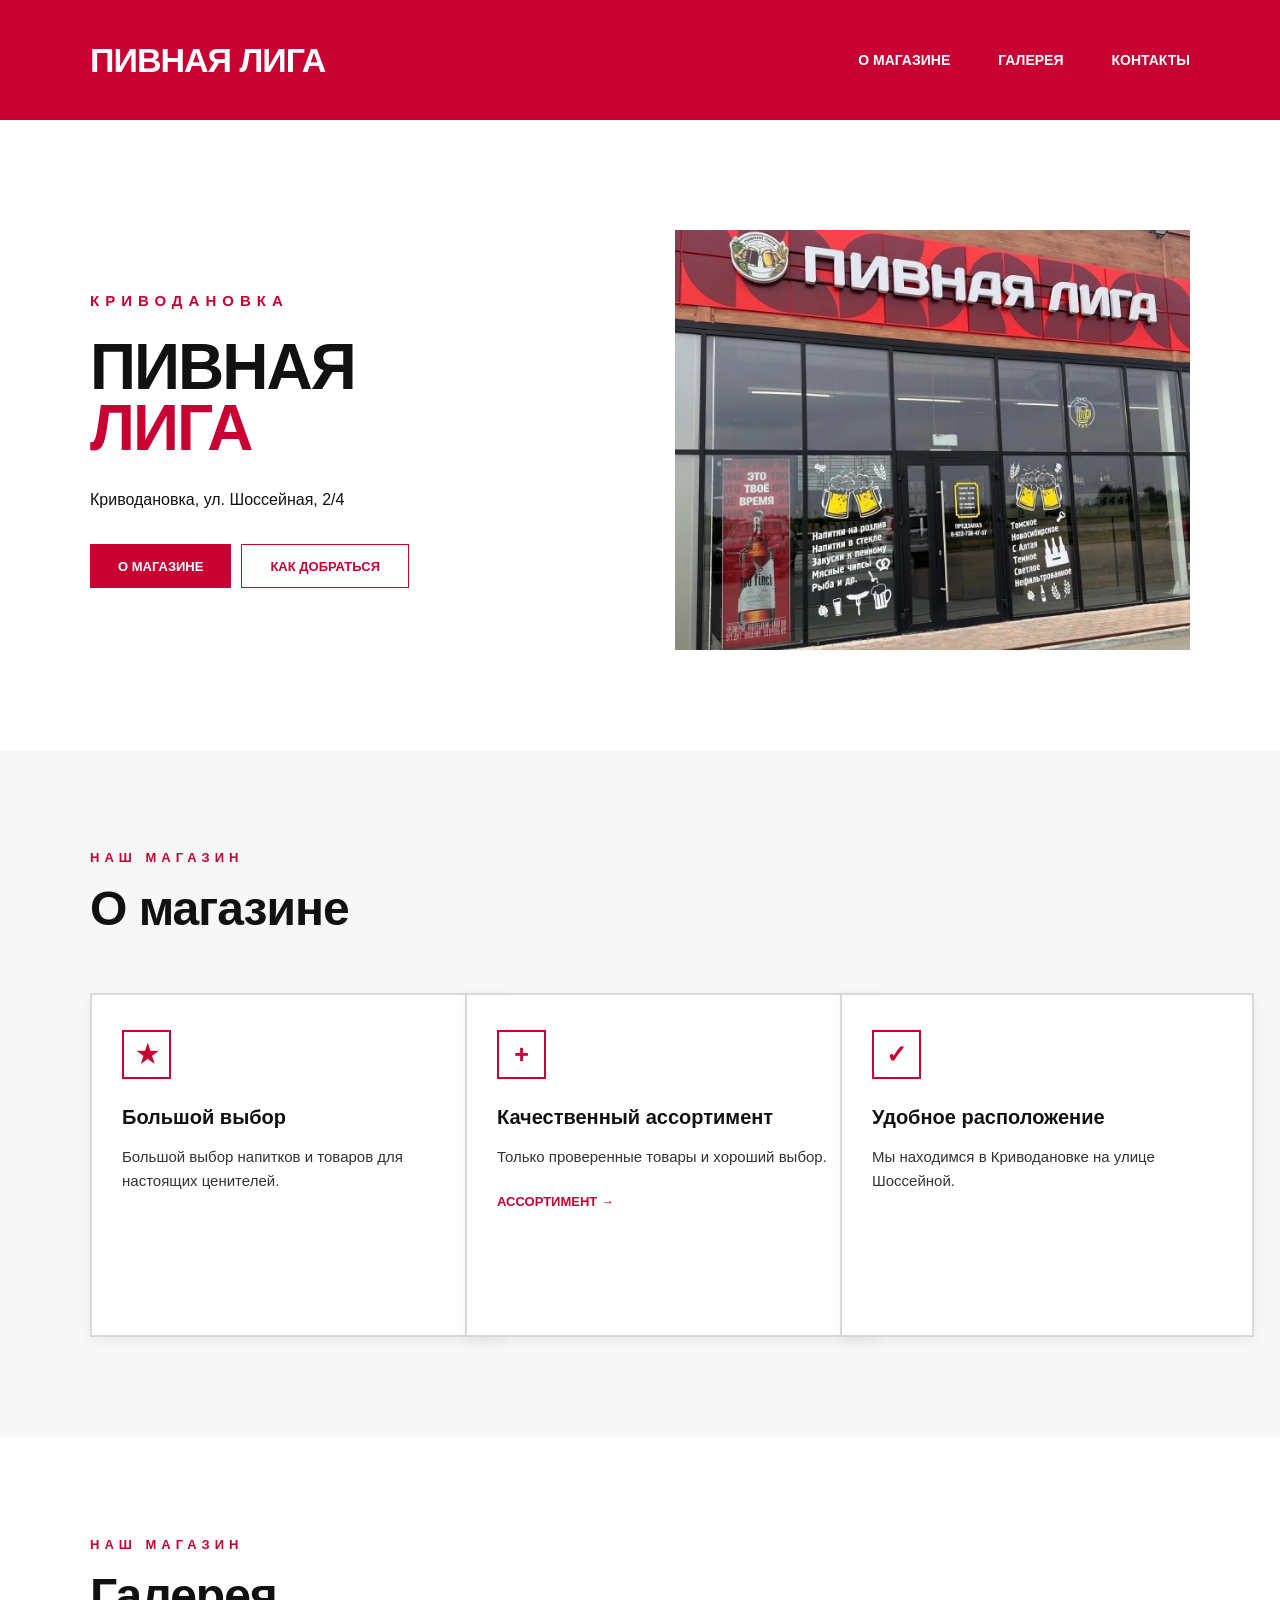
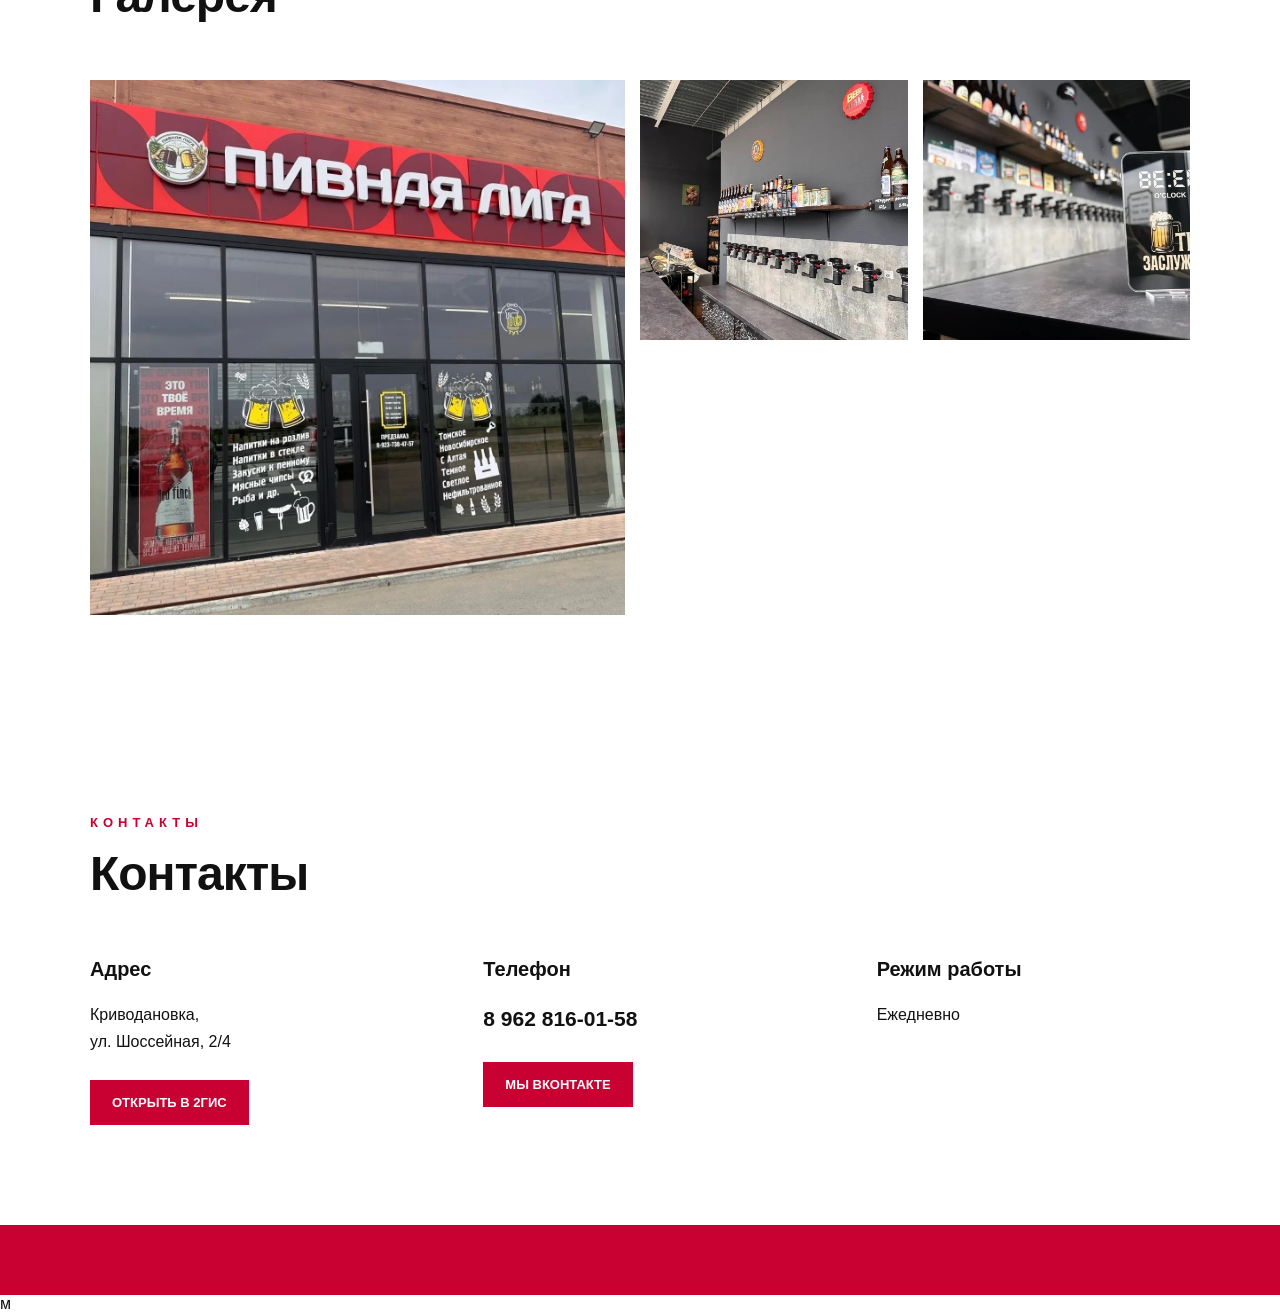
==== commit 2a265fd8: "Update index.html" ====
--- a/index.html
+++ b/index.html
@@ -7,175 +7,325 @@
 
     <title>Пивная Лига — Криводановка</title>
 
-    <link rel="stylesheet" href="style.css">
+    <link rel="stylesheet" href="./style.css">
 </head>
 
 <body>
 
-<header class="header">
-
-    <div class="container header-inner">
-
-        <a href="index.html" class="logo">
-            <span class="logo-text">ПИВНАЯ ЛИГА</span>
-        </a>
-
-        <nav class="navigation">
-
-            <a href="#about">О МАГАЗИНЕ</a>
-
-            <a href="#gallery">ГАЛЕРЕЯ</a>
-
-            <a href="#contacts">КОНТАКТЫ</a>
-
-        </nav>
-
-    </div>
-
-</header>
-
-
-<main>
-
-    <!-- ГЛАВНЫЙ ЭКРАН -->
-
-    <section class="hero">
-
-        <div class="container hero-inner">
-
-            <div class="hero-content">
-
-                <div class="location-title">
-                    КРИВОДАНОВКА
-                </div>
-
-                <h1>
-                    <span>ПИВНАЯ</span>
-                    <span>ЛИГА</span>
-                </h1>
-
-                <p class="address">
-                    Криводановка, ул. Шоссейная, 2/4
-                </p>
-
-                <div class="hero-buttons">
-
-                    <a href="#about" class="btn btn-primary">
-                        О МАГАЗИНЕ
-                    </a>
-
-                    <a href="#contacts" class="btn btn-outline">
-                        КАК ДОБРАТЬСЯ
-                    </a>
+    <!-- ШАПКА -->
+
+    <header class="header">
+
+        <div class="container header-inner">
+
+            <a href="./index.html" class="logo">
+                <span class="logo-text">
+                    ПИВНАЯ ЛИГА
+                </span>
+            </a>
+
+            <nav class="navigation">
+
+                <a href="#about">
+                    О МАГАЗИНЕ
+                </a>
+
+                <a href="#gallery">
+                    ГАЛЕРЕЯ
+                </a>
+
+                <a href="#contacts">
+                    КОНТАКТЫ
+                </a>
+
+            </nav>
+
+        </div>
+
+    </header>
+
+
+    <main>
+
+        <!-- ГЛАВНЫЙ ЭКРАН -->
+
+        <section class="hero">
+
+            <div class="container hero-inner">
+
+                <div class="hero-content">
+
+                    <div class="location-title">
+                        КРИВОДАНОВКА
+                    </div>
+
+                    <h1>
+                        <span>ПИВНАЯ</span>
+                        <span>ЛИГА</span>
+                    </h1>
+
+                    <p class="address">
+                        Криводановка, ул. Шоссейная, 2/4
+                    </p>
+
+                    <div class="hero-buttons">
+
+                        <a
+                            href="#about"
+                            class="btn btn-primary"
+                        >
+                            О МАГАЗИНЕ
+                        </a>
+
+                        <a
+                            href="#contacts"
+                            class="btn btn-outline"
+                        >
+                            КАК ДОБРАТЬСЯ
+                        </a>
+
+                    </div>
+
+                </div>
+
+
+                <div class="hero-image">
+
+                    <img
+                        src="./store.jpg"
+                        alt="Пивная Лига — магазин"
+                    >
 
                 </div>
 
             </div>
 
-
-            <div class="hero-image">
-
-                <img
-                    src="store.jpg"
-                    alt="Пивная Лига — магазин"
-                >
+        </section>
+
+
+        <!-- О МАГАЗИНЕ -->
+
+        <section
+            class="about"
+            id="about"
+        >
+
+            <div class="container">
+
+                <div class="section-label">
+                    НАШ МАГАЗИН
+                </div>
+
+                <h2>
+                    О магазине
+                </h2>
+
+                <div class="features">
+
+                    <div class="feature">
+
+                        <div class="feature-icon">
+                            ★
+                        </div>
+
+                        <h3>
+                            Большой выбор
+                        </h3>
+
+                        <p>
+                            Большой выбор напитков и товаров
+                            для настоящих ценителей.
+                        </p>
+
+                    </div>
+
+
+                    <div class="feature">
+
+                        <div class="feature-icon">
+                            +
+                        </div>
+
+                        <h3>
+                            Качественный ассортимент
+                        </h3>
+
+                        <p>
+                            Только проверенные товары
+                            и хороший выбор.
+                        </p>
+
+                        <a
+                            href="./assortment.html"
+                            class="feature-button"
+                        >
+                            АССОРТИМЕНТ →
+                        </a>
+
+                    </div>
+
+
+                    <div class="feature">
+
+                        <div class="feature-icon">
+                            ✓
+                        </div>
+
+                        <h3>
+                            Удобное расположение
+                        </h3>
+
+                        <p>
+                            Мы находимся в Криводановке
+                            на улице Шоссейной.
+                        </p>
+
+                    </div>
+
+                </div>
 
             </div>
 
-        </div>
-
-    </section>
-
-
-    <!-- О МАГАЗИНЕ -->
-
-    <section class="about" id="about">
-
-        <div class="container">
-
-            <div class="section-label">
-                НАШ МАГАЗИН
+        </section>
+
+
+        <!-- ГАЛЕРЕЯ -->
+
+        <section
+            class="gallery-section"
+            id="gallery"
+        >
+
+            <div class="container">
+
+                <div class="section-label">
+                    НАШ МАГАЗИН
+                </div>
+
+                <h2>
+                    Галерея
+                </h2>
+
+                <div class="gallery">
+
+                    <img
+                        class="gallery-main"
+                        src="./store.jpg"
+                        alt="Фасад магазина Пивная Лига"
+                    >
+
+                    <img
+                        src="./store2.jpg"
+                        alt="Магазин Пивная Лига"
+                    >
+
+                    <img
+                        src="./store3.jpg"
+                        alt="Ассортимент Пивной Лиги"
+                    >
+
+                </div>
+
             </div>
 
-            <h2>
-                О магазине
-            </h2>
-
-
-            <div class="features">
-
-                <div class="feature">
-
-                    <div class="feature-icon">
-                        ★
-                    </div>
-
-                    <h3>
-                        Большой выбор
-                    </h3>
-
-                    <p>
-                        Большой выбор напитков и товаров
-                        для настоящих ценителей.
-                    </p>
-
-                </div>
-
-
-                <div class="feature">
-
-                    <div class="feature-icon">
-                        +
-                    </div>
-
-                    <h3>
-                        Качественный ассортимент
-                    </h3>
-
-                    <p>
-                        Только проверенные товары
-                        и хороший выбор.
-                    </p>
-
-                    <a href="assortment.html" class="feature-button">
-                        АССОРТИМЕНТ →
-                    </a>
-
-                </div>
-
-
-                <div class="feature">
-
-                    <div class="feature-icon">
-                        ✓
-                    </div>
-
-                    <h3>
-                        Удобное расположение
-                    </h3>
-
-                    <p>
-                        Мы находимся в Криводановке
-                        на улице Шоссейной.
-                    </p>
+        </section>
+
+
+        <!-- КОНТАКТЫ -->
+
+        <section
+            class="contacts"
+            id="contacts"
+        >
+
+            <div class="container">
+
+                <div class="section-label">
+                    КОНТАКТЫ
+                </div>
+
+                <h2>
+                    Контакты
+                </h2>
+
+                <div class="contact-box">
+
+                    <!-- АДРЕС -->
+
+                    <div class="contact-item">
+
+                        <h3>
+                            Адрес
+                        </h3>
+
+                        <p>
+                            Криводановка,<br>
+                            ул. Шоссейная, 2/4
+                        </p>
+
+                        <a
+                            href="https://2gis.ru"
+                            target="_blank"
+                            rel="noopener noreferrer"
+                            class="map-button"
+                        >
+                            ОТКРЫТЬ В 2ГИС
+                        </a>
+
+                    </div>
+
+
+                    <!-- ТЕЛЕФОН -->
+
+                    <div class="contact-item">
+
+                        <h3>
+                            Телефон
+                        </h3>
+
+                        <p class="phone">
+                            8 962 816-01-58
+                        </p>
+
+                        <a
+                            href="https://vk.com/pivo_liga"
+                            target="_blank"
+                            rel="noopener noreferrer"
+                            class="map-button"
+                        >
+                            МЫ ВКОНТАКТЕ
+                        </a>
+
+                    </div>
+
+
+                    <!-- РЕЖИМ РАБОТЫ -->
+
+                    <div class="contact-item">
+
+                        <h3>
+                            Режим работы
+                        </h3>
+
+                        <p>
+                            Ежедневно
+                        </p>
+
+                    </div>
 
                 </div>
 
             </div>
 
-        </div>
-
-    </section>
-
-
-    <!-- ГАЛЕРЕЯ -->
-
-    <section class="gallery-section" id="gallery">
-
-        <div class="container">
-
-            <div class="section-label">
-                НАШ МАГАЗИН
-            </div>
-
-            <h2
+        </section>
+
+    </main>
+
+
+    <!-- ПОДВАЛ -->
+
+    <footer class="footer"></footer>
+
+</body>
+
+</html>м
--- a/style.css
+++ b/style.css
@@ -1,3 +1,4 @@
+```css
 /* =========================
    ОСНОВНЫЕ НАСТРОЙКИ
 ========================= */
@@ -18,8 +19,6 @@
 
     color: #111;
     background: #fff;
-
-    overflow-x: hidden;
 }
 
 img {
@@ -34,31 +33,6 @@
 
 
 /* =========================
-   БЕЛЫЙ ФОН С ЕЛЕ ЗАМЕТНЫМ УЗОРОМ
-========================= */
-
-body {
-    background-color: #fff;
-
-    background-image:
-        linear-gradient(
-            45deg,
-            transparent 49.7%,
-            rgba(201, 0, 50, 0.035) 50%,
-            transparent 50.3%
-        ),
-        linear-gradient(
-            -45deg,
-            transparent 49.7%,
-            rgba(201, 0, 50, 0.025) 50%,
-            transparent 50.3%
-        );
-
-    background-size: 360px 360px;
-}
-
-
-/* =========================
    КОНТЕЙНЕР
 ========================= */
 
@@ -73,51 +47,12 @@
 ========================= */
 
 .header {
+    background: #c90032;
     height: 120px;
 
-    background: #c90032;
-
     display: flex;
     align-items: center;
-
-    position: relative;
-    overflow: hidden;
-}
-
-/* декоративные линии */
-
-.header::before {
-    content: "";
-
-    position: absolute;
-
-    width: 260px;
-    height: 260px;
-
-    left: -130px;
-    top: -130px;
-
-    border: 1px solid rgba(255,255,255,0.12);
-
-    transform: rotate(45deg);
-}
-
-.header::after {
-    content: "";
-
-    position: absolute;
-
-    width: 260px;
-    height: 260px;
-
-    right: -130px;
-    top: -130px;
-
-    border: 1px solid rgba(255,255,255,0.12);
-
-    transform: rotate(45deg);
-}
-
+}
 
 .header-inner {
     height: 100%;
@@ -125,15 +60,10 @@
     display: flex;
     align-items: center;
     justify-content: space-between;
-
-    position: relative;
-    z-index: 2;
-}
-
-
-/* =========================
-   ЛОГОТИП
-========================= */
+}
+
+
+/* НАЗВАНИЕ САЙТА */
 
 .logo {
     display: flex;
@@ -150,9 +80,7 @@
 }
 
 
-/* =========================
-   НАВИГАЦИЯ
-========================= */
+/* МЕНЮ */
 
 .navigation {
     display: flex;
@@ -181,31 +109,7 @@
 
 .hero {
     padding: 110px 0 100px;
-
-    position: relative;
-}
-
-
-/* декоративные линии */
-
-.hero::before {
-    content: "";
-
-    position: absolute;
-
-    width: 240px;
-    height: 240px;
-
-    right: -120px;
-    top: 80px;
-
-    border: 1px solid rgba(201,0,50,0.07);
-
-    transform: rotate(45deg);
-
-    pointer-events: none;
-}
-
+}
 
 .hero-inner {
     display: grid;
@@ -244,3 +148,416 @@
 }
 
 .hero h1 span {
+    display: block;
+}
+
+.hero h1 span:last-child {
+    color: #c90032;
+}
+
+.address {
+    margin: 0 0 32px;
+
+    font-size: 16px;
+    line-height: 1.6;
+}
+
+
+/* КНОПКИ ГЛАВНОГО ЭКРАНА */
+
+.hero-buttons {
+    display: flex;
+    gap: 10px;
+}
+
+.btn {
+    display: inline-flex;
+
+    align-items: center;
+    justify-content: center;
+
+    min-height: 42px;
+
+    padding: 0 28px;
+
+    font-size: 13px;
+    font-weight: 900;
+
+    transition: 0.2s ease;
+}
+
+.btn-primary {
+    color: #fff;
+
+    background: #c90032;
+}
+
+.btn-primary:hover {
+    background: #a90029;
+}
+
+.btn-outline {
+    color: #c90032;
+
+    border: 1px solid #c90032;
+}
+
+.btn-outline:hover {
+    color: #fff;
+
+    background: #c90032;
+}
+
+
+/* ФОТО ГЛАВНОГО ЭКРАНА */
+
+.hero-image img {
+    width: 100%;
+    height: 420px;
+
+    object-fit: cover;
+}
+
+
+/* =========================
+   О МАГАЗИНЕ
+========================= */
+
+.about {
+    padding: 100px 0;
+
+    background: #f7f7f7;
+}
+
+.section-label {
+    margin-bottom: 20px;
+
+    color: #c90032;
+
+    font-size: 13px;
+    font-weight: 900;
+
+    letter-spacing: 5px;
+}
+
+h2 {
+    margin: 0 0 60px;
+
+    font-size: 48px;
+    line-height: 1;
+
+    font-weight: 900;
+
+    letter-spacing: -1px;
+}
+
+
+/* =========================
+   КАРТОЧКИ
+========================= */
+
+.features {
+    display: grid;
+
+    grid-template-columns: repeat(3, 1fr);
+
+    gap: 25px;
+
+    margin-top: 50px;
+}
+
+
+/* ПРЯМОУГОЛЬНАЯ КАРТОЧКА */
+
+.feature {
+    width: 100%;
+    min-height: 270px;
+
+    padding: 35px 30px;
+
+    background: #fff;
+
+    border: 2px solid #d8d8d8;
+
+    box-shadow: 0 4px 12px rgba(0, 0, 0, 0.05);
+
+    transition:
+        transform 0.2s ease,
+        border-color 0.2s ease,
+        box-shadow 0.2s ease;
+}
+
+
+/* ЭФФЕКТ ПРИ НАВЕДЕНИИ */
+
+.feature:hover {
+    transform: translateY(-4px);
+
+    border-color: #c90032;
+
+    box-shadow: 0 10px 25px rgba(0, 0, 0, 0.10);
+}
+
+
+/* ИКОНКА */
+
+.feature-icon {
+    width: 45px;
+    height: 45px;
+
+    margin-bottom: 25px;
+
+    display: flex;
+
+    align-items: center;
+    justify-content: center;
+
+    color: #c90032;
+
+    font-size: 25px;
+    font-weight: 900;
+
+    border: 2px solid #c90032;
+}
+
+
+/* ЗАГОЛОВОК КАРТОЧКИ */
+
+.feature h3 {
+    margin: 0 0 15px;
+
+    font-size: 20px;
+    line-height: 1.3;
+
+    font-weight: 800;
+}
+
+
+/* ТЕКСТ КАРТОЧКИ */
+
+.feature p {
+    margin: 0 0 20px;
+
+    font-size: 15px;
+    line-height: 1.6;
+
+    color: #333;
+}
+
+
+/* ССЫЛКА */
+
+.feature-button {
+    display: inline-block;
+
+    margin-top: 5px;
+
+    color: #c90032;
+
+    font-size: 13px;
+    font-weight: 900;
+
+    transition: opacity 0.2s ease;
+}
+
+.feature-button:hover {
+    opacity: 0.7;
+}
+
+
+/* =========================
+   ГАЛЕРЕЯ
+========================= */
+
+.gallery-section {
+    padding: 100px 0;
+}
+
+.gallery {
+    display: grid;
+
+    grid-template-columns: 2fr 1fr 1fr;
+
+    gap: 15px;
+}
+
+.gallery img {
+    width: 100%;
+    height: 260px;
+
+    object-fit: cover;
+}
+
+.gallery-main {
+    height: 535px !important;
+
+    grid-row: span 2;
+}
+
+
+/* =========================
+   КОНТАКТЫ
+========================= */
+
+.contacts {
+    padding: 100px 0;
+}
+
+.contact-box {
+    display: grid;
+
+    grid-template-columns: repeat(3, 1fr);
+
+    gap: 80px;
+}
+
+.contact-item h3 {
+    margin: 0 0 20px;
+
+    font-size: 20px;
+}
+
+.contact-item p {
+    margin: 0 0 25px;
+
+    font-size: 16px;
+    line-height: 1.7;
+}
+
+.phone {
+    font-size: 21px !important;
+    font-weight: 700;
+}
+
+
+/* =========================
+   КНОПКИ КОНТАКТОВ
+========================= */
+
+.map-button {
+    display: inline-flex;
+
+    align-items: center;
+    justify-content: center;
+
+    min-height: 45px;
+
+    padding: 0 22px;
+
+    color: #fff;
+
+    background: #c90032;
+
+    font-size: 13px;
+    font-weight: 900;
+
+    transition: 0.2s ease;
+}
+
+.map-button:hover {
+    background: #a90029;
+}
+
+
+/* =========================
+   ПОДВАЛ
+========================= */
+
+.footer {
+    height: 70px;
+
+    background: #c90032;
+}
+
+
+/* =========================
+   АДАПТАЦИЯ ДЛЯ ТЕЛЕФОНА
+========================= */
+
+@media (max-width: 900px) {
+
+    .container {
+        width: min(100% - 30px, 700px);
+    }
+
+    .header {
+        height: auto;
+
+        padding: 25px 0;
+    }
+
+    .header-inner {
+        flex-direction: column;
+
+        gap: 25px;
+    }
+
+    .logo-text {
+        font-size: 28px;
+    }
+
+    .navigation {
+        gap: 25px;
+
+        flex-wrap: wrap;
+
+        justify-content: center;
+    }
+
+    .hero {
+        padding: 70px 0;
+    }
+
+    .hero-inner {
+        grid-template-columns: 1fr;
+
+        gap: 50px;
+    }
+
+    .hero h1 {
+        font-size: 52px;
+    }
+
+    .hero-image img {
+        height: 350px;
+    }
+
+    /* КАРТОЧКИ НА ТЕЛЕФОНЕ */
+
+    .features {
+        grid-template-columns: 1fr;
+
+        gap: 20px;
+    }
+
+    .feature {
+        min-height: 220px;
+    }
+
+    /* ГАЛЕРЕЯ */
+
+    .gallery {
+        grid-template-columns: 1fr;
+    }
+
+    .gallery-main {
+        height: 350px !important;
+    }
+
+    .gallery img {
+        height: 250px;
+    }
+
+    /* КОНТАКТЫ */
+
+    .contact-box {
+        grid-template-columns: 1fr;
+
+        gap: 45px;
+    }
+
+    h2 {
+        font-size: 40px;
+    }
+}
+```
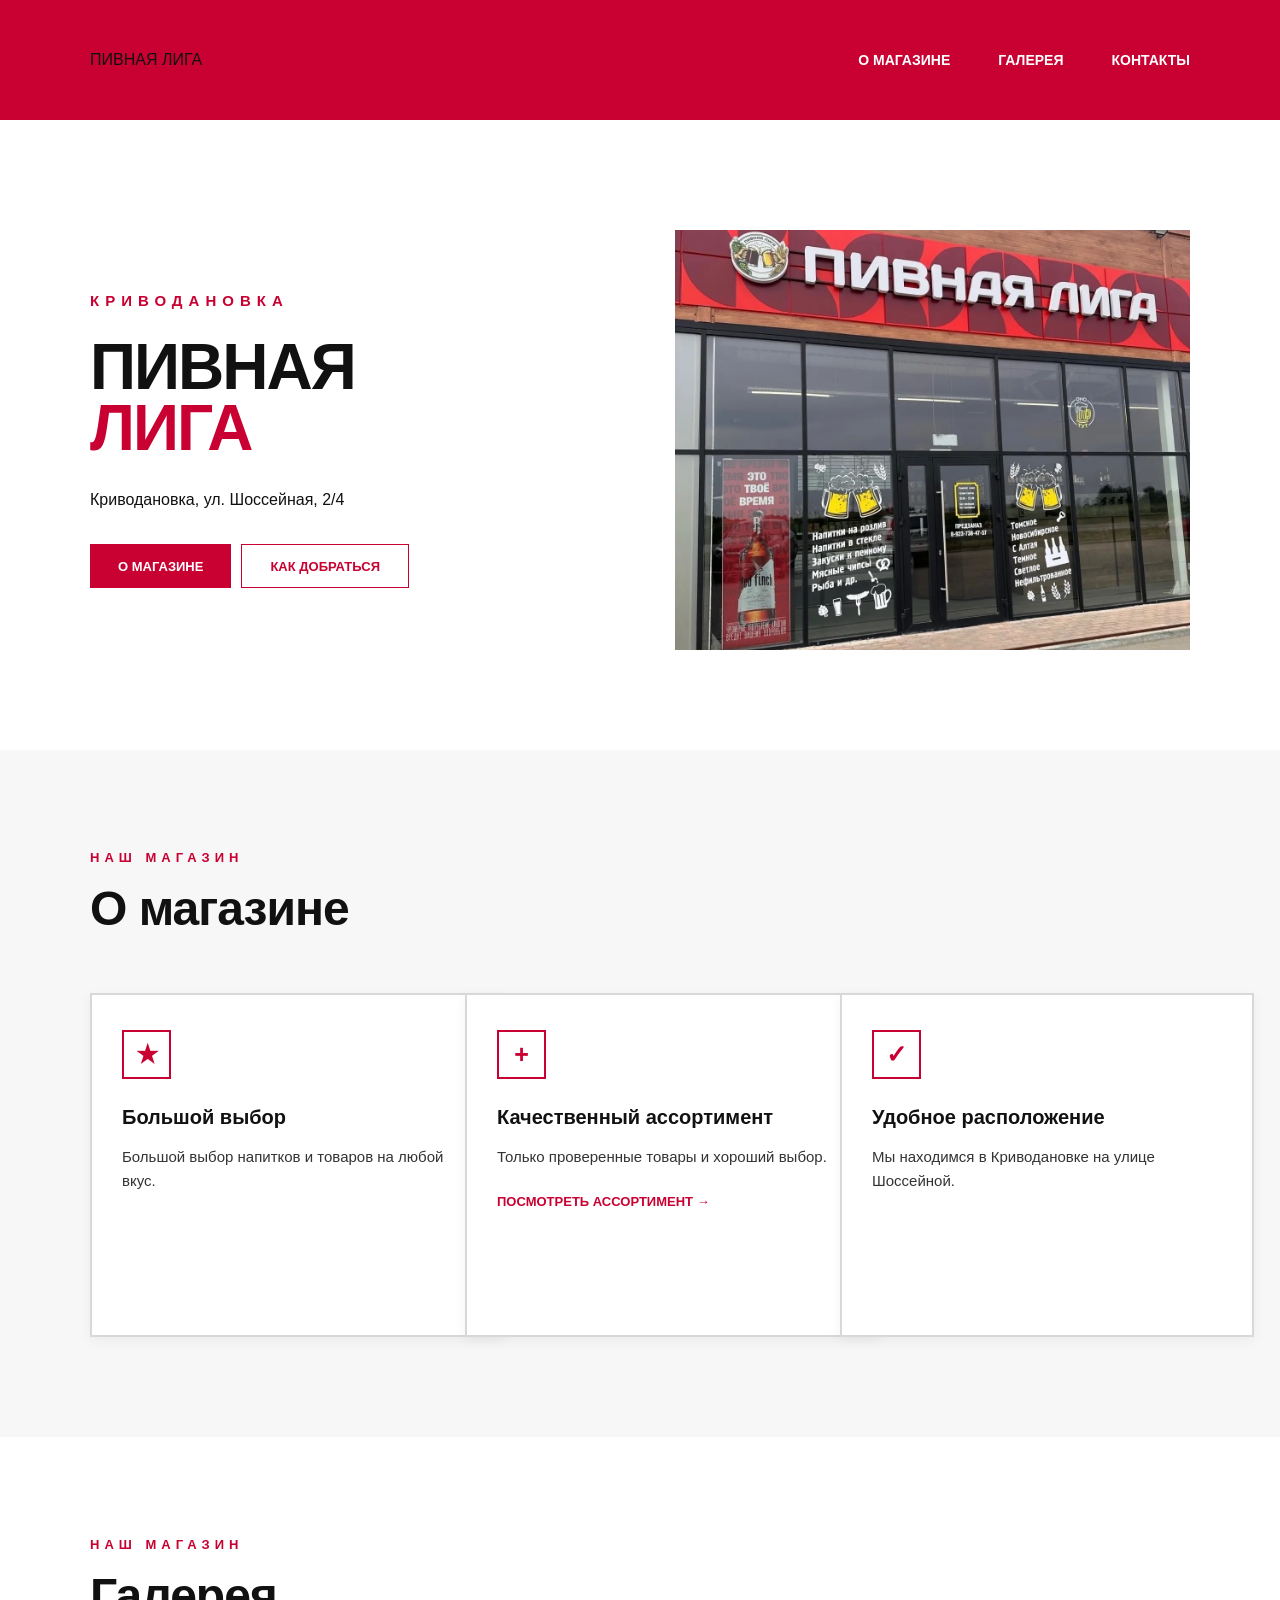
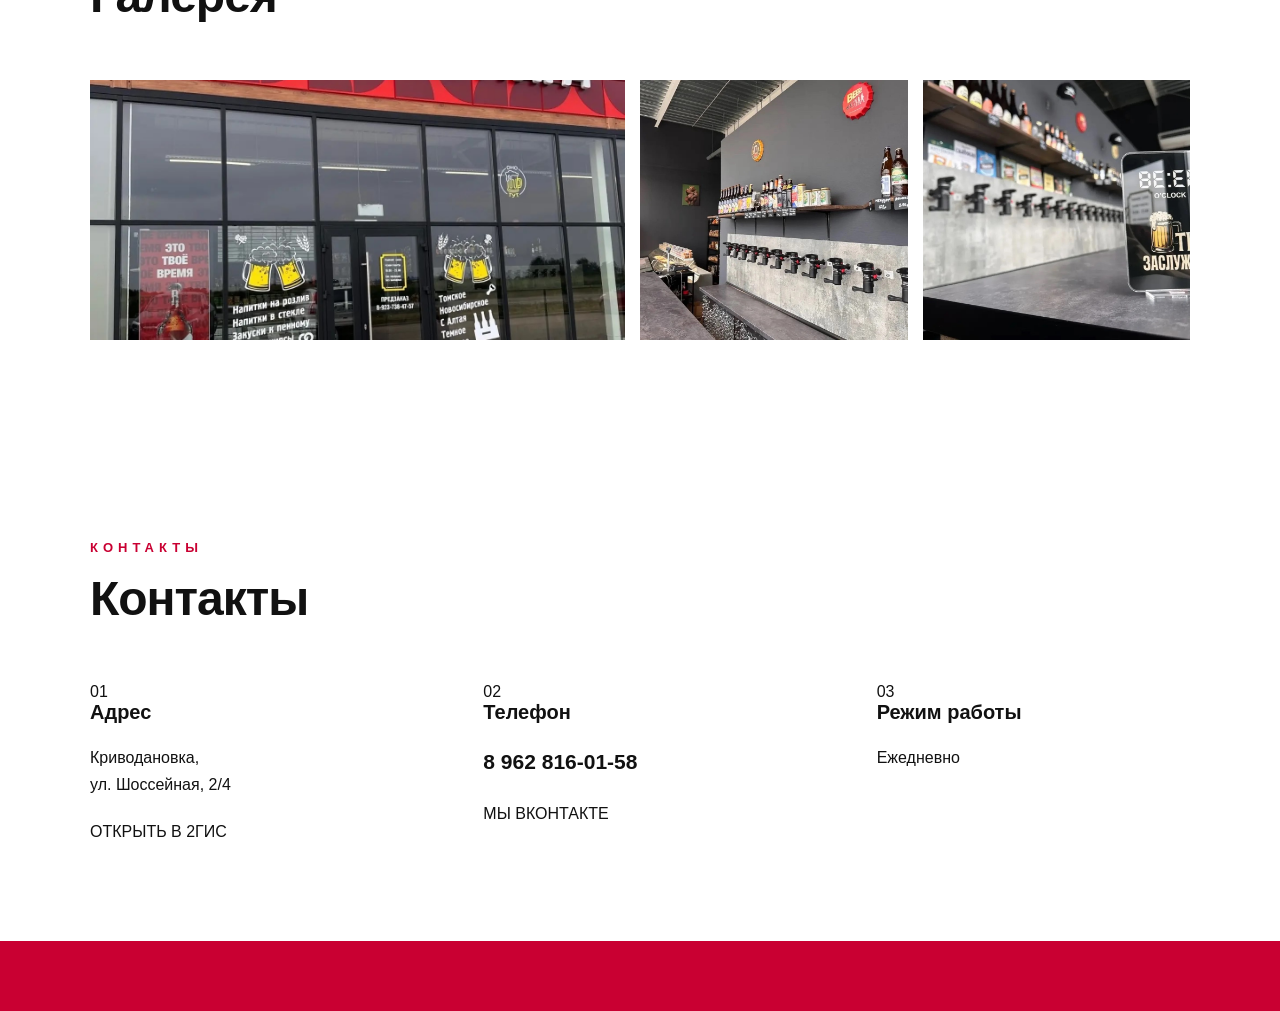
==== commit d7cba8d7: "Update index.html" ====
--- a/index.html
+++ b/index.html
@@ -7,325 +7,290 @@
 
     <title>Пивная Лига — Криводановка</title>
 
-    <link rel="stylesheet" href="./style.css">
+    <link rel="stylesheet" href="style.css">
 </head>
 
 <body>
 
-    <!-- ШАПКА -->
-
-    <header class="header">
-
-        <div class="container header-inner">
-
-            <a href="./index.html" class="logo">
-                <span class="logo-text">
-                    ПИВНАЯ ЛИГА
-                </span>
-            </a>
-
-            <nav class="navigation">
-
-                <a href="#about">
-                    О МАГАЗИНЕ
-                </a>
-
-                <a href="#gallery">
-                    ГАЛЕРЕЯ
-                </a>
-
-                <a href="#contacts">
-                    КОНТАКТЫ
-                </a>
-
-            </nav>
-
-        </div>
-
-    </header>
-
-
-    <main>
-
-        <!-- ГЛАВНЫЙ ЭКРАН -->
-
-        <section class="hero">
-
-            <div class="container hero-inner">
-
-                <div class="hero-content">
-
-                    <div class="location-title">
-                        КРИВОДАНОВКА
-                    </div>
-
-                    <h1>
-                        <span>ПИВНАЯ</span>
-                        <span>ЛИГА</span>
-                    </h1>
-
-                    <p class="address">
-                        Криводановка, ул. Шоссейная, 2/4
-                    </p>
-
-                    <div class="hero-buttons">
-
-                        <a
-                            href="#about"
-                            class="btn btn-primary"
-                        >
-                            О МАГАЗИНЕ
-                        </a>
-
-                        <a
-                            href="#contacts"
-                            class="btn btn-outline"
-                        >
-                            КАК ДОБРАТЬСЯ
-                        </a>
-
-                    </div>
-
-                </div>
-
-
-                <div class="hero-image">
-
-                    <img
-                        src="./store.jpg"
-                        alt="Пивная Лига — магазин"
+<header class="header">
+
+    <div class="container header-inner">
+
+        <a href="index.html" class="logo">
+            ПИВНАЯ ЛИГА
+        </a>
+
+        <nav class="navigation">
+            <a href="#about">О МАГАЗИНЕ</a>
+            <a href="#gallery">ГАЛЕРЕЯ</a>
+            <a href="#contacts">КОНТАКТЫ</a>
+        </nav>
+
+    </div>
+
+</header>
+
+
+<main>
+
+    <!-- ГЛАВНЫЙ ЭКРАН -->
+
+    <section class="hero">
+
+        <div class="container hero-inner">
+
+            <div class="hero-content">
+
+                <div class="location-title">
+                    КРИВОДАНОВКА
+                </div>
+
+                <h1>
+                    ПИВНАЯ
+                    <span>ЛИГА</span>
+                </h1>
+
+                <p class="address">
+                    Криводановка, ул. Шоссейная, 2/4
+                </p>
+
+                <div class="hero-buttons">
+
+                    <a href="#about" class="btn btn-primary">
+                        О МАГАЗИНЕ
+                    </a>
+
+                    <a href="#contacts" class="btn btn-outline">
+                        КАК ДОБРАТЬСЯ
+                    </a>
+
+                </div>
+
+            </div>
+
+
+            <div class="hero-image">
+
+                <img src="store.jpg" alt="Пивная Лига">
+
+            </div>
+
+        </div>
+
+    </section>
+
+
+    <!-- О МАГАЗИНЕ -->
+
+    <section class="about" id="about">
+
+        <div class="container">
+
+            <div class="section-label">
+                НАШ МАГАЗИН
+            </div>
+
+            <h2>
+                О магазине
+            </h2>
+
+
+            <div class="features">
+
+                <div class="feature">
+
+                    <div class="feature-icon">
+                        ★
+                    </div>
+
+                    <h3>
+                        Большой выбор
+                    </h3>
+
+                    <p>
+                        Большой выбор напитков и товаров
+                        на любой вкус.
+                    </p>
+
+                </div>
+
+
+                <div class="feature">
+
+                    <div class="feature-icon">
+                        +
+                    </div>
+
+                    <h3>
+                        Качественный ассортимент
+                    </h3>
+
+                    <p>
+                        Только проверенные товары
+                        и хороший выбор.
+                    </p>
+
+                    <a href="assortment.html" class="feature-button">
+                        ПОСМОТРЕТЬ АССОРТИМЕНТ →
+                    </a>
+
+                </div>
+
+
+                <div class="feature">
+
+                    <div class="feature-icon">
+                        ✓
+                    </div>
+
+                    <h3>
+                        Удобное расположение
+                    </h3>
+
+                    <p>
+                        Мы находимся в Криводановке
+                        на улице Шоссейной.
+                    </p>
+
+                </div>
+
+            </div>
+
+        </div>
+
+    </section>
+
+
+    <!-- ГАЛЕРЕЯ -->
+
+    <section class="gallery-section" id="gallery">
+
+        <div class="container">
+
+            <div class="section-label">
+                НАШ МАГАЗИН
+            </div>
+
+            <h2>
+                Галерея
+            </h2>
+
+            <div class="gallery">
+
+                <div class="gallery-large">
+                    <img src="store.jpg" alt="Магазин">
+                </div>
+
+                <div class="gallery-small">
+                    <img src="store2.jpg" alt="Интерьер магазина">
+                </div>
+
+                <div class="gallery-small">
+                    <img src="store3.jpg" alt="Ассортимент магазина">
+                </div>
+
+            </div>
+
+        </div>
+
+    </section>
+
+
+    <!-- КОНТАКТЫ -->
+
+    <section class="contacts" id="contacts">
+
+        <div class="container">
+
+            <div class="section-label">
+                КОНТАКТЫ
+            </div>
+
+            <h2>
+                Контакты
+            </h2>
+
+
+            <div class="contact-box">
+
+
+                <div class="contact-item">
+
+                    <div class="contact-number">
+                        01
+                    </div>
+
+                    <h3>
+                        Адрес
+                    </h3>
+
+                    <p>
+                        Криводановка,<br>
+                        ул. Шоссейная, 2/4
+                    </p>
+
+                    <a
+                        href="https://2gis.ru"
+                        target="_blank"
+                        class="contact-button"
                     >
-
-                </div>
-
-            </div>
-
-        </section>
-
-
-        <!-- О МАГАЗИНЕ -->
-
-        <section
-            class="about"
-            id="about"
-        >
-
-            <div class="container">
-
-                <div class="section-label">
-                    НАШ МАГАЗИН
-                </div>
-
-                <h2>
-                    О магазине
-                </h2>
-
-                <div class="features">
-
-                    <div class="feature">
-
-                        <div class="feature-icon">
-                            ★
-                        </div>
-
-                        <h3>
-                            Большой выбор
-                        </h3>
-
-                        <p>
-                            Большой выбор напитков и товаров
-                            для настоящих ценителей.
-                        </p>
-
-                    </div>
-
-
-                    <div class="feature">
-
-                        <div class="feature-icon">
-                            +
-                        </div>
-
-                        <h3>
-                            Качественный ассортимент
-                        </h3>
-
-                        <p>
-                            Только проверенные товары
-                            и хороший выбор.
-                        </p>
-
-                        <a
-                            href="./assortment.html"
-                            class="feature-button"
-                        >
-                            АССОРТИМЕНТ →
-                        </a>
-
-                    </div>
-
-
-                    <div class="feature">
-
-                        <div class="feature-icon">
-                            ✓
-                        </div>
-
-                        <h3>
-                            Удобное расположение
-                        </h3>
-
-                        <p>
-                            Мы находимся в Криводановке
-                            на улице Шоссейной.
-                        </p>
-
-                    </div>
-
-                </div>
-
-            </div>
-
-        </section>
-
-
-        <!-- ГАЛЕРЕЯ -->
-
-        <section
-            class="gallery-section"
-            id="gallery"
-        >
-
-            <div class="container">
-
-                <div class="section-label">
-                    НАШ МАГАЗИН
-                </div>
-
-                <h2>
-                    Галерея
-                </h2>
-
-                <div class="gallery">
-
-                    <img
-                        class="gallery-main"
-                        src="./store.jpg"
-                        alt="Фасад магазина Пивная Лига"
+                        ОТКРЫТЬ В 2ГИС
+                    </a>
+
+                </div>
+
+
+                <div class="contact-item">
+
+                    <div class="contact-number">
+                        02
+                    </div>
+
+                    <h3>
+                        Телефон
+                    </h3>
+
+                    <p class="phone">
+                        8 962 816-01-58
+                    </p>
+
+                    <a
+                        href="https://vk.com/pivo_liga"
+                        target="_blank"
+                        class="contact-button"
                     >
-
-                    <img
-                        src="./store2.jpg"
-                        alt="Магазин Пивная Лига"
-                    >
-
-                    <img
-                        src="./store3.jpg"
-                        alt="Ассортимент Пивной Лиги"
-                    >
-
-                </div>
-
-            </div>
-
-        </section>
-
-
-        <!-- КОНТАКТЫ -->
-
-        <section
-            class="contacts"
-            id="contacts"
-        >
-
-            <div class="container">
-
-                <div class="section-label">
-                    КОНТАКТЫ
-                </div>
-
-                <h2>
-                    Контакты
-                </h2>
-
-                <div class="contact-box">
-
-                    <!-- АДРЕС -->
-
-                    <div class="contact-item">
-
-                        <h3>
-                            Адрес
-                        </h3>
-
-                        <p>
-                            Криводановка,<br>
-                            ул. Шоссейная, 2/4
-                        </p>
-
-                        <a
-                            href="https://2gis.ru"
-                            target="_blank"
-                            rel="noopener noreferrer"
-                            class="map-button"
-                        >
-                            ОТКРЫТЬ В 2ГИС
-                        </a>
-
-                    </div>
-
-
-                    <!-- ТЕЛЕФОН -->
-
-                    <div class="contact-item">
-
-                        <h3>
-                            Телефон
-                        </h3>
-
-                        <p class="phone">
-                            8 962 816-01-58
-                        </p>
-
-                        <a
-                            href="https://vk.com/pivo_liga"
-                            target="_blank"
-                            rel="noopener noreferrer"
-                            class="map-button"
-                        >
-                            МЫ ВКОНТАКТЕ
-                        </a>
-
-                    </div>
-
-
-                    <!-- РЕЖИМ РАБОТЫ -->
-
-                    <div class="contact-item">
-
-                        <h3>
-                            Режим работы
-                        </h3>
-
-                        <p>
-                            Ежедневно
-                        </p>
-
-                    </div>
-
-                </div>
-
-            </div>
-
-        </section>
-
-    </main>
-
-
-    <!-- ПОДВАЛ -->
-
-    <footer class="footer"></footer>
+                        МЫ ВКОНТАКТЕ
+                    </a>
+
+                </div>
+
+
+                <div class="contact-item">
+
+                    <div class="contact-number">
+                        03
+                    </div>
+
+                    <h3>
+                        Режим работы
+                    </h3>
+
+                    <p>
+                        Ежедневно
+                    </p>
+
+                </div>
+
+            </div>
+
+        </div>
+
+    </section>
+
+</main>
+
+
+<footer class="footer"></footer>
 
 </body>
-
-</html>м
+</html>
